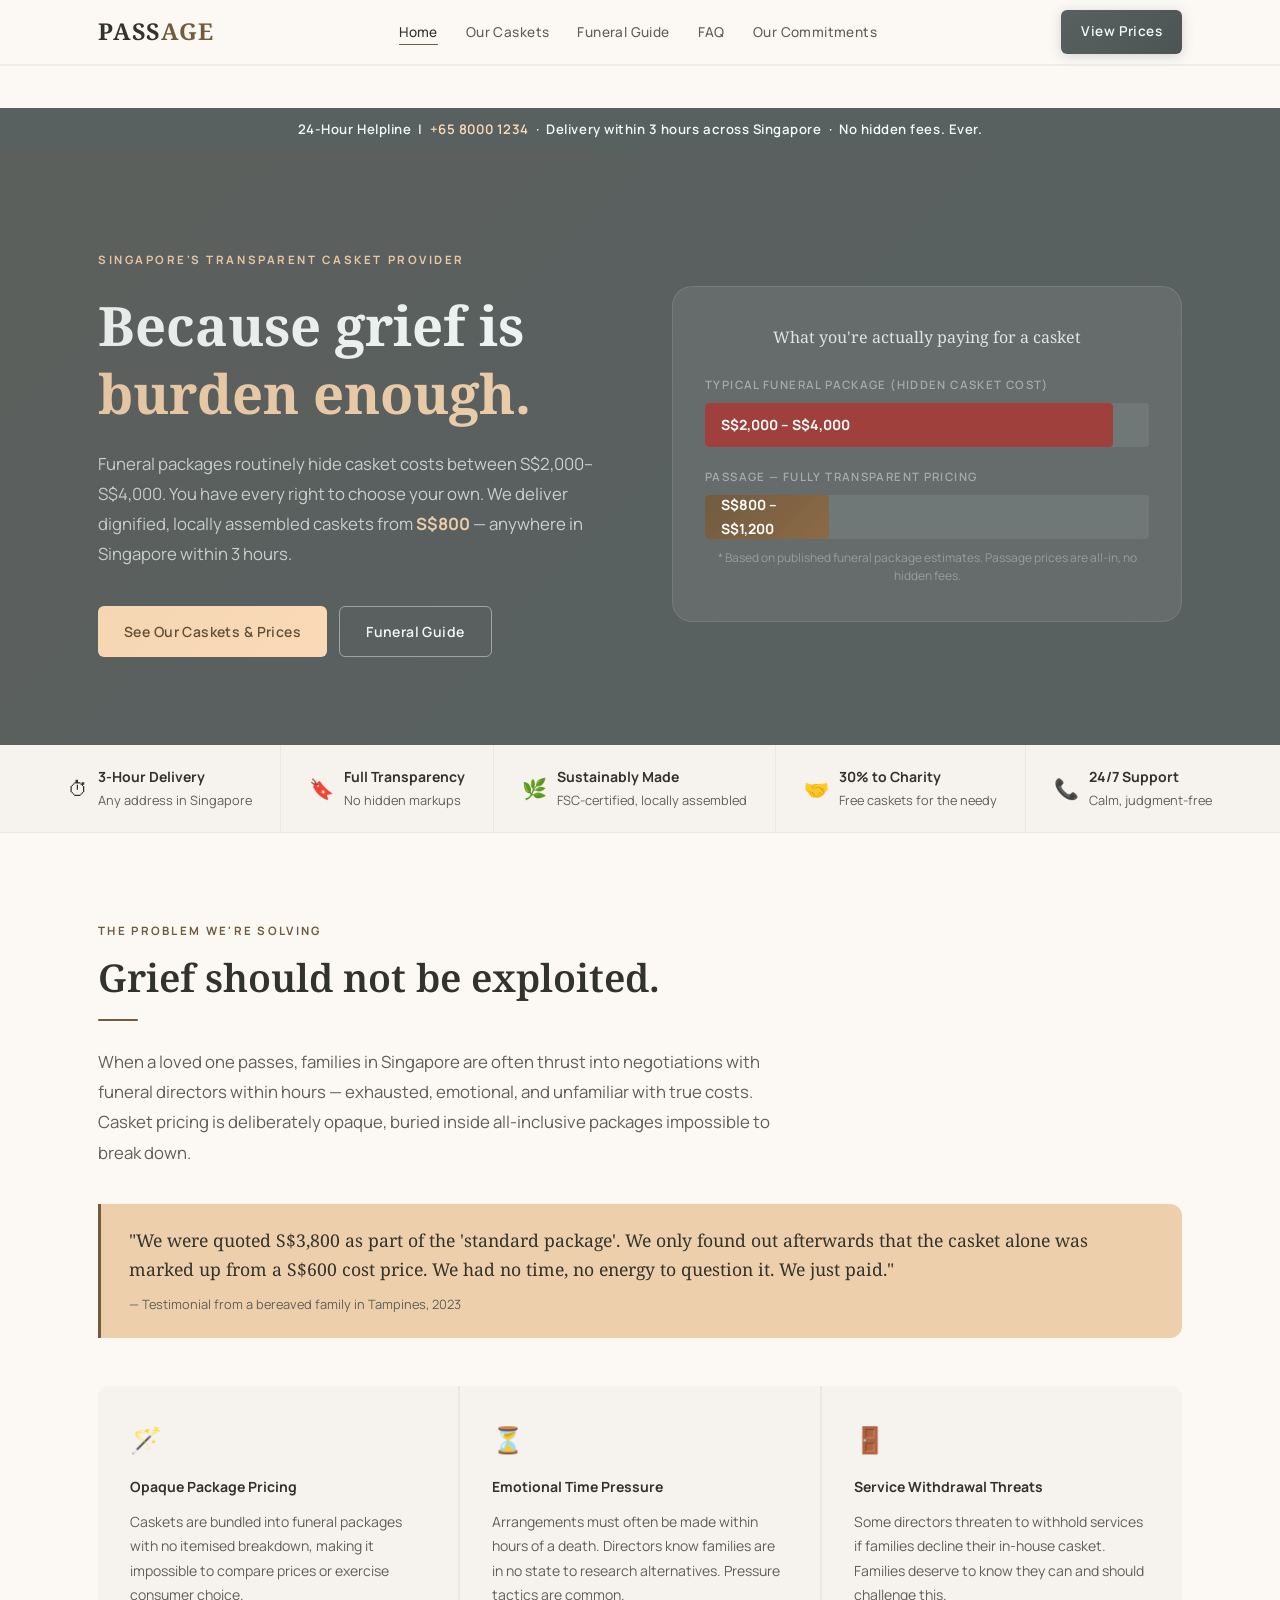
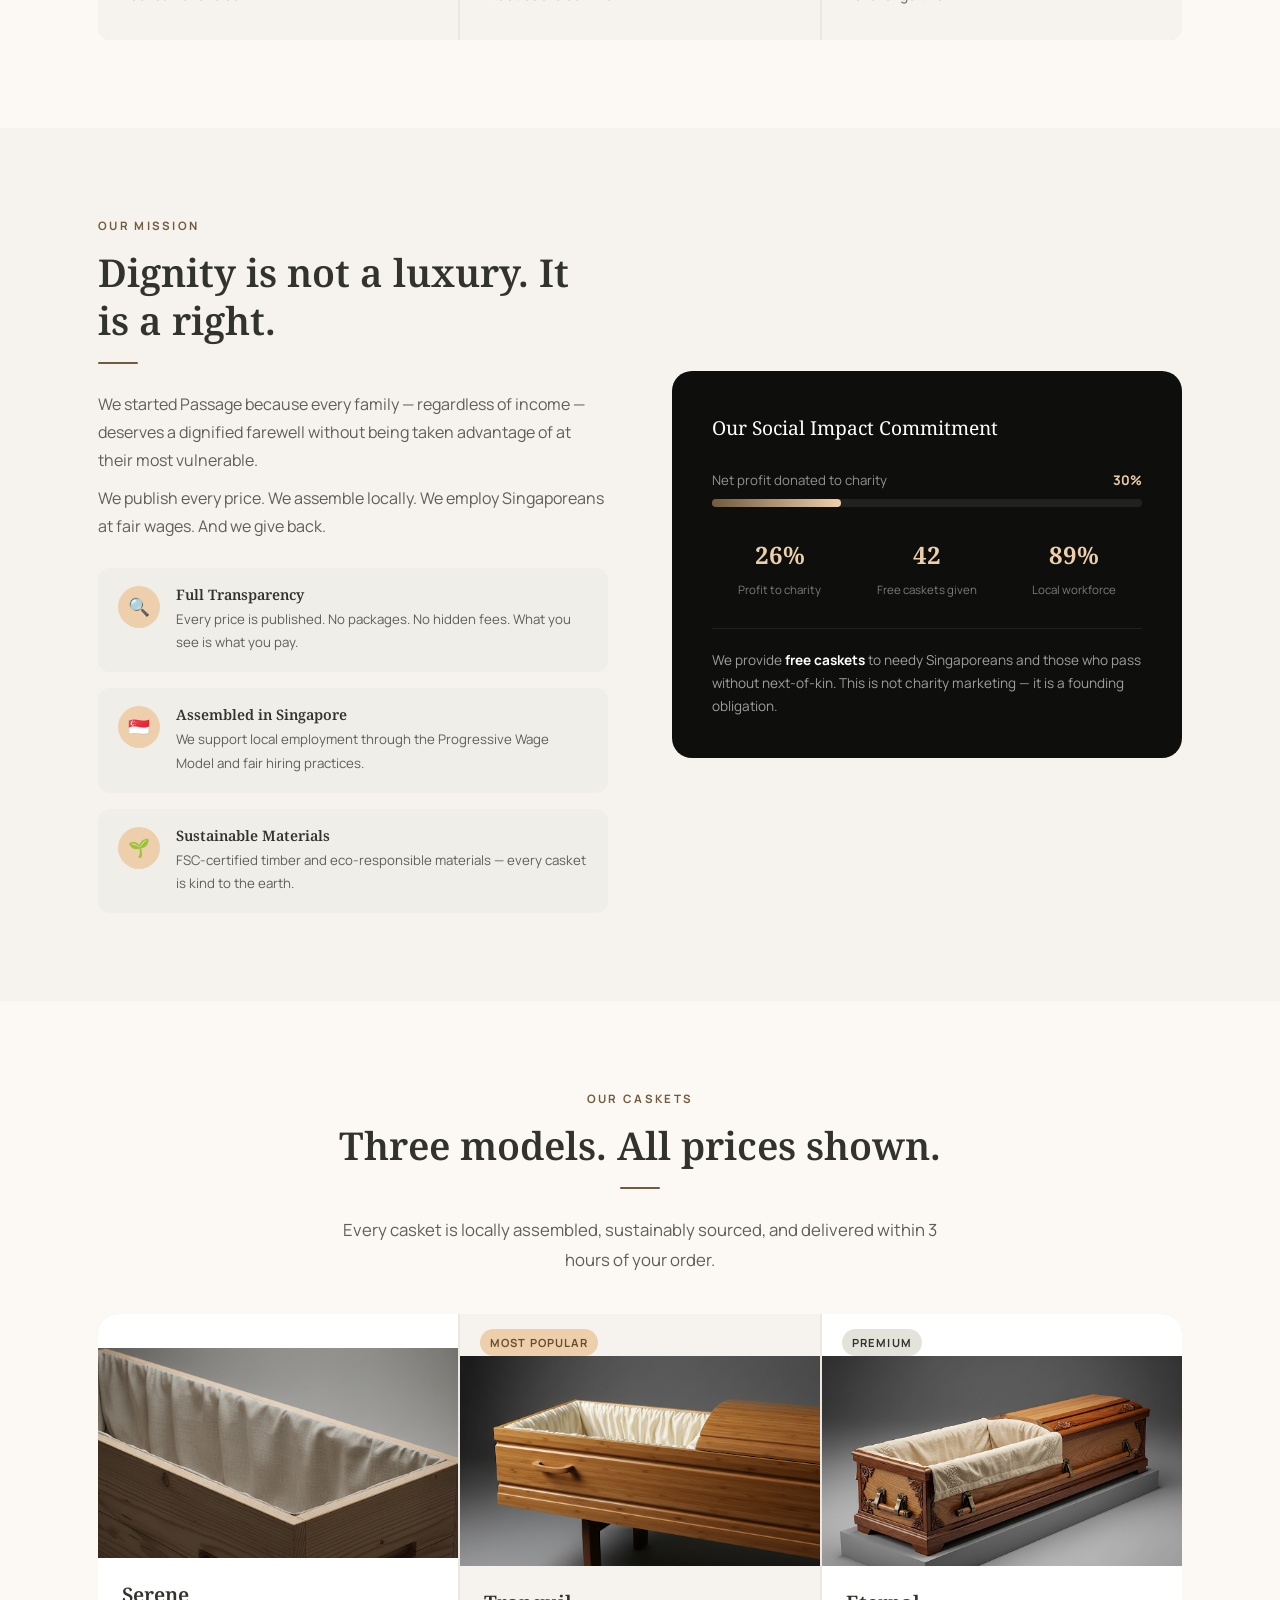
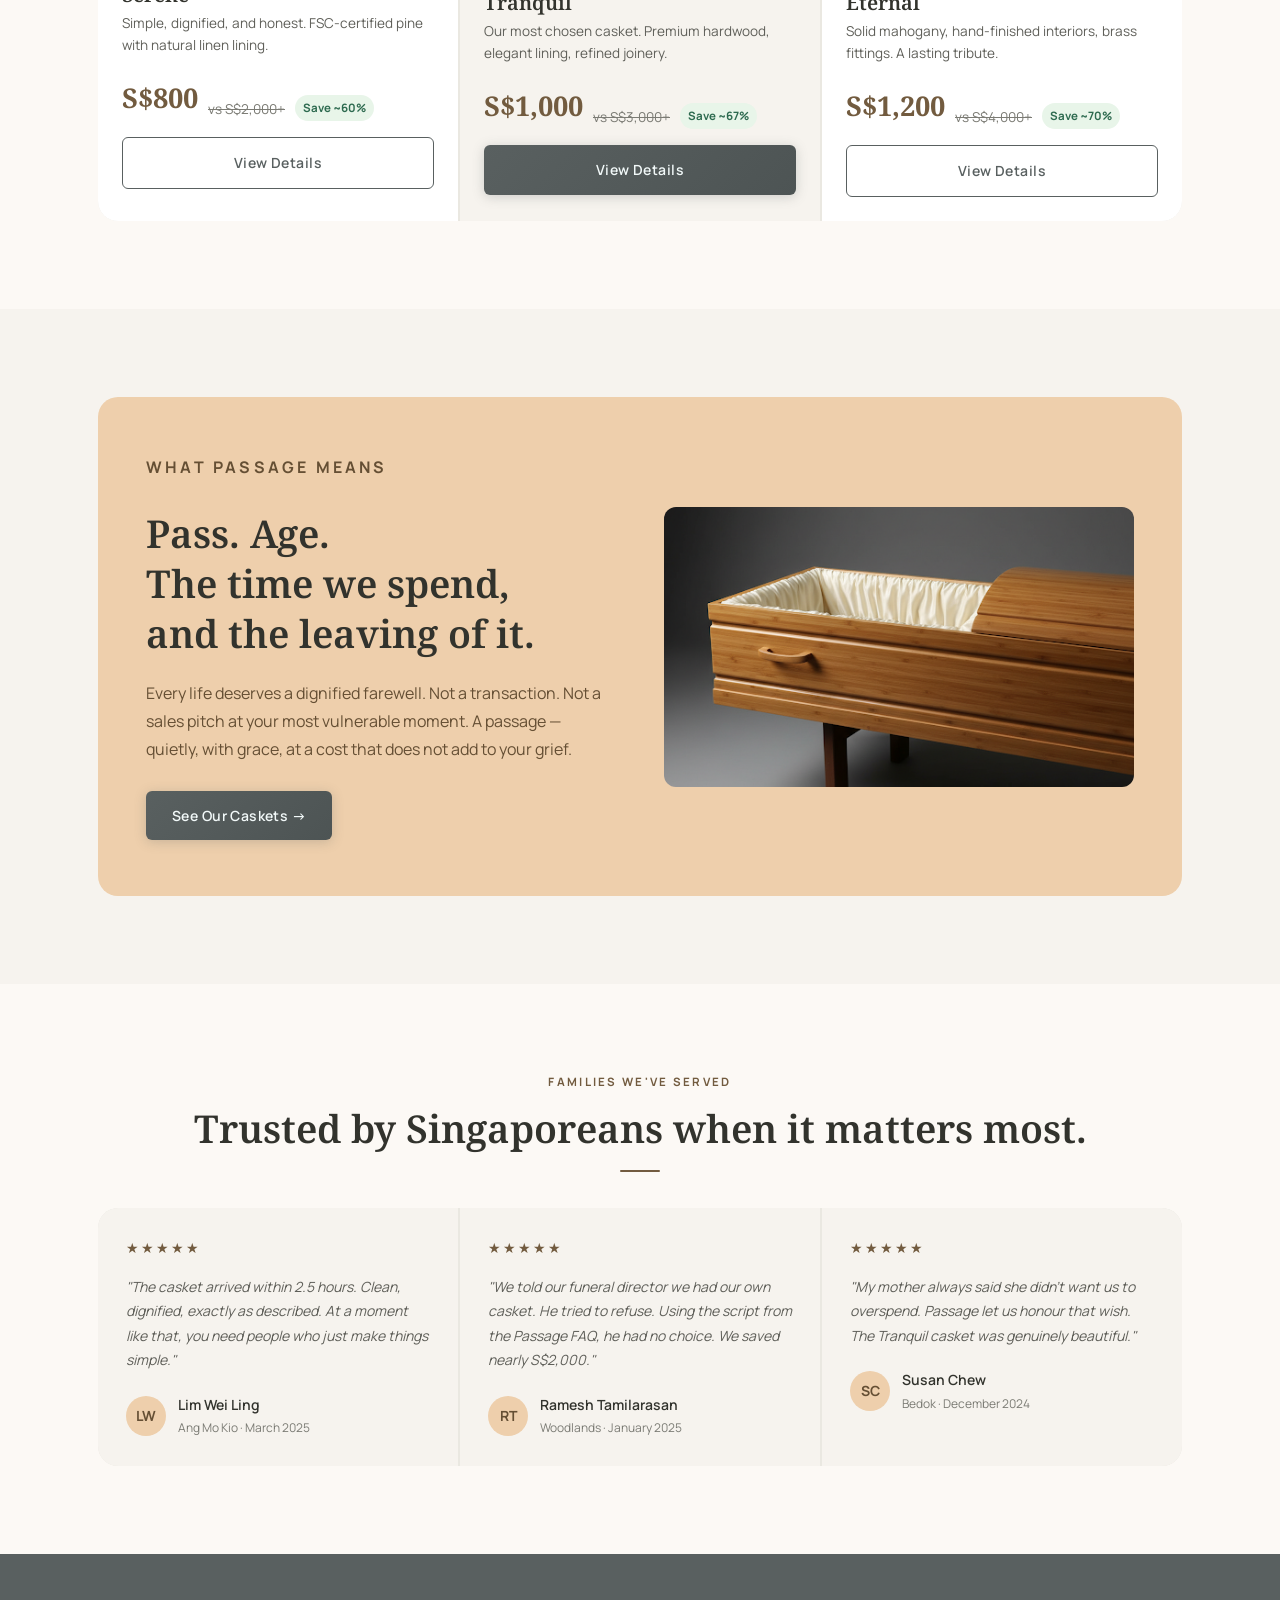
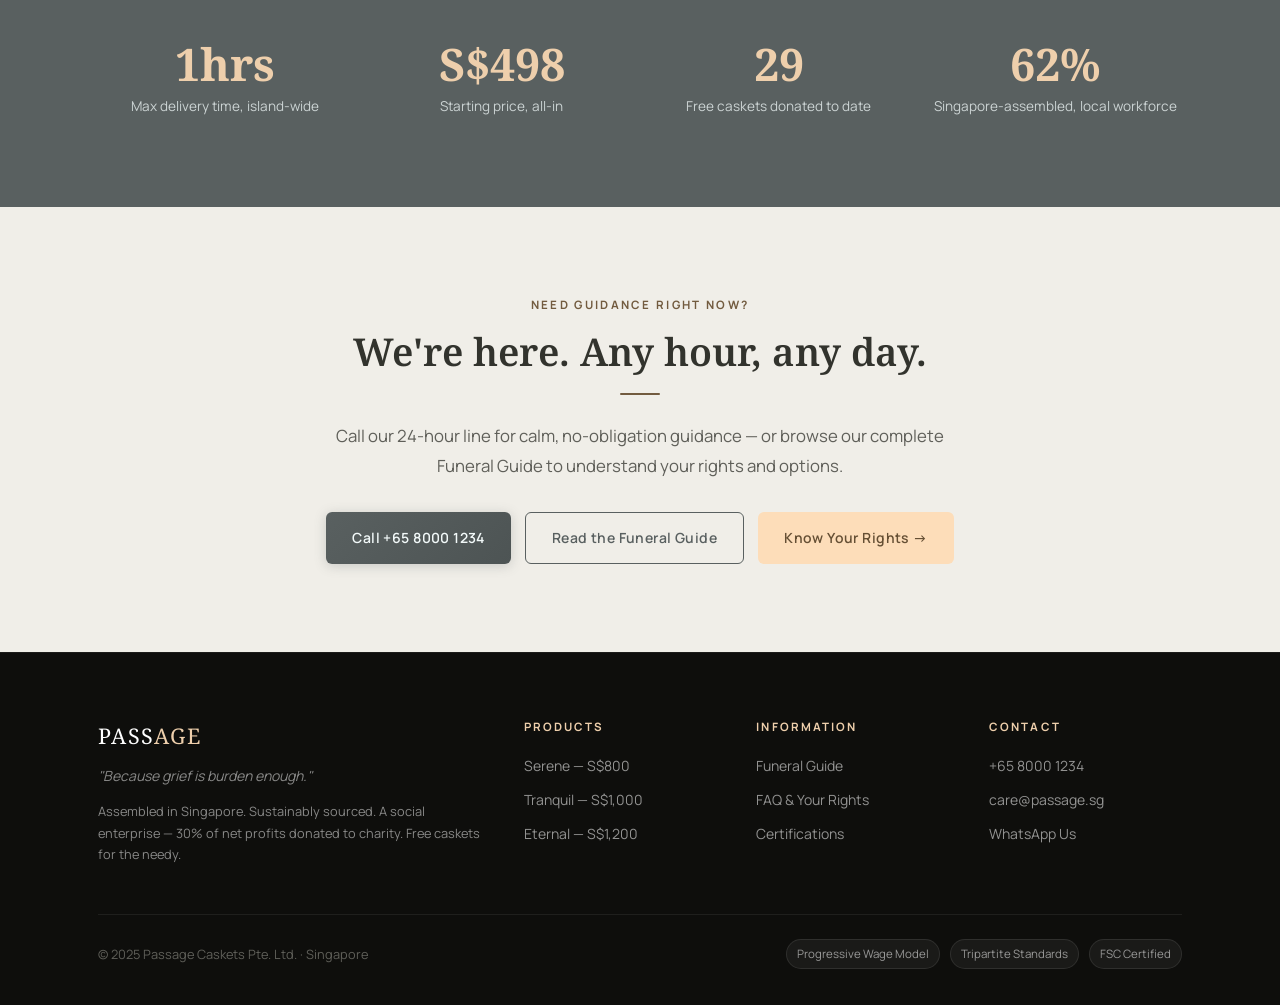
==== index.html @ 1bf04dc5 "Retheme to Stitch design system, retain PASSAGE brand - New palette: warm cream surfaces (#fcf9f5), " ====
<!DOCTYPE html>
<html lang="en">
<head>
  <meta charset="UTF-8" />
  <meta name="viewport" content="width=device-width, initial-scale=1.0" />
  <title>Passage — Because Grief Is Burden Enough</title>
  <meta name="description" content="Transparent, dignified caskets delivered across Singapore within 3 hours. No hidden fees. No emotional exploitation. From S$800." />
  <link rel="stylesheet" href="styles.css" />
  <style>
    .page-body { padding-top: 108px; }

    /* ── Hero ── */
    .hero {
      background: var(--primary);
      padding: 100px 0 88px;
      position: relative; overflow: hidden;
    }
    .hero::before {
      content: '';
      position: absolute; inset: 0;
      background: linear-gradient(135deg, rgba(114,91,63,0.12) 0%, transparent 55%);
      pointer-events: none;
    }
    .hero__grid {
      display: grid; grid-template-columns: 1fr 1fr;
      gap: 64px; align-items: center;
    }
    .hero__label {
      font-family: var(--font-sans); font-size: 0.72rem;
      font-weight: 700; letter-spacing: 0.22em; text-transform: uppercase;
      color: var(--secondary-fixed-dim); margin-bottom: 20px;
    }
    .hero__title { color: var(--primary-on); margin-bottom: 22px; }
    .hero__title em { color: var(--secondary-fixed-dim); font-style: normal; }
    .hero__body {
      color: rgba(242,249,249,0.75);
      font-size: 1.05rem; line-height: 1.8; margin-bottom: 36px;
    }
    .hero__actions { display: flex; gap: 12px; flex-wrap: wrap; }

    /* Price comparison card */
    .hero__visual {
      background: rgba(252,249,245,0.08);
      backdrop-filter: blur(20px);
      border: 1px solid rgba(242,249,249,0.1);
      border-radius: var(--radius-xl);
      padding: 36px 32px;
    }
    .hero__visual-title {
      font-family: var(--font-serif); font-size: 1rem;
      color: rgba(242,249,249,0.85); margin-bottom: 24px; text-align: center;
    }
    .price-compare { display: flex; flex-direction: column; gap: 20px; }
    .price-compare__label {
      font-size: 0.72rem; font-weight: 600; letter-spacing: 0.12em;
      text-transform: uppercase; color: rgba(242,249,249,0.45); margin-bottom: 8px;
    }
    .bar-track {
      background: rgba(242,249,249,0.08);
      border-radius: 4px; height: 44px;
      position: relative; overflow: hidden;
    }
    .bar-fill {
      height: 100%; border-radius: 4px;
      display: flex; align-items: center; padding: 0 16px;
      font-family: var(--font-sans); font-weight: 700;
      font-size: 0.875rem; color: #fff;
      transition: width 1.4s cubic-bezier(0.16,1,0.3,1);
      width: 0;
    }
    .bar-fill.animate-bar { width: var(--target-w); }
    .price-compare__them .bar-fill { background: var(--error); }
    .price-compare__us   .bar-fill {
      background: linear-gradient(135deg, var(--secondary) 0%, #8c6a47 100%);
    }
    .price-compare__note {
      font-size: 0.75rem; color: rgba(242,249,249,0.35);
      text-align: center; margin-top: 10px; line-height: 1.5;
    }

    /* ── Trust bar ── */
    .trust-bar {
      background: var(--surface-1);
      border-bottom: 1px solid var(--surface-3);
    }
    .trust-bar__inner {
      display: flex; justify-content: center;
      flex-wrap: wrap;
    }
    .trust-item {
      display: flex; align-items: center; gap: 10px;
      padding: 20px 28px;
      border-right: 1px solid var(--surface-3);
    }
    .trust-item:last-child { border-right: none; }
    .trust-item__icon { font-size: 1.25rem; }
    .trust-item__text { font-size: 0.8rem; color: var(--on-surface-v); }
    .trust-item__text strong { display: block; color: var(--on-surface); font-size: 0.875rem; margin-bottom: 1px; }

    /* ── Problem section ── */
    .problem-quote {
      background: var(--secondary-fixed-dim);
      border-left: 3px solid var(--secondary);
      border-radius: 0 var(--radius-lg) var(--radius-lg) 0;
      padding: 22px 28px; margin: 36px 0;
    }
    .problem-quote p {
      font-family: var(--font-serif); font-size: 1.1rem;
      color: var(--on-surface); line-height: 1.65;
    }
    .problem-quote cite {
      display: block; margin-top: 10px;
      font-size: 0.8rem; color: var(--on-surface-v); font-style: normal;
    }
    .problem-cards {
      display: grid; grid-template-columns: repeat(3,1fr);
      gap: 2px; margin-top: 48px;
      background: var(--surface-3); border-radius: var(--radius-lg);
      overflow: hidden;
    }
    .problem-card {
      background: var(--surface-1); padding: 32px;
      transition: var(--transition);
    }
    .problem-card:hover { background: var(--surface-0); }
    .problem-card__icon { font-size: 1.6rem; margin-bottom: 14px; }
    .problem-card__title { font-size: 0.95rem; font-weight: 700; margin-bottom: 10px; color: var(--on-surface); }
    .problem-card p { font-size: 0.875rem; }

    /* ── Mission ── */
    .mission-grid { display: grid; grid-template-columns: 1fr 1fr; gap: 64px; align-items: center; }
    .mission-values { display: flex; flex-direction: column; gap: 16px; margin-top: 28px; }
    .mission-value {
      display: flex; gap: 16px; align-items: flex-start;
      padding: 18px 20px;
      background: var(--surface-2); border-radius: var(--radius-lg);
      transition: var(--transition);
    }
    .mission-value:hover { background: var(--surface-3); }
    .mission-value__icon {
      width: 42px; height: 42px; flex-shrink: 0;
      background: var(--secondary-fixed-dim);
      border-radius: 50%;
      display: flex; align-items: center; justify-content: center;
      font-size: 1.1rem;
    }
    .mission-value__text h4 { margin-bottom: 4px; font-size: 0.9rem; }
    .mission-value__text p { font-size: 0.83rem; }

    /* Mission visual — dark panel */
    .mission-visual {
      background: var(--inverse-surface);
      border-radius: var(--radius-xl);
      padding: 40px;
      color: #fff;
    }
    .mission-visual__title {
      font-family: var(--font-serif); font-size: 1.2rem;
      color: #fff; margin-bottom: 24px;
    }
    .charity-meter { margin-bottom: 28px; }
    .charity-meter__label {
      font-size: 0.83rem; color: rgba(255,255,255,0.55);
      margin-bottom: 8px; display: flex; justify-content: space-between;
    }
    .charity-meter__bar { background: rgba(255,255,255,0.08); border-radius: 4px; height: 8px; }
    .charity-meter__fill {
      background: linear-gradient(90deg, var(--secondary) 0%, var(--secondary-fixed-dim) 100%);
      height: 100%; border-radius: 4px; width: 30%;
    }
    .csr-stat { display: flex; justify-content: space-between; gap: 12px; margin-top: 8px; }
    .csr-item { text-align: center; flex: 1; }
    .csr-item__num {
      font-family: var(--font-serif); font-size: 1.5rem;
      color: var(--secondary-fixed-dim); font-weight: 700;
    }
    .csr-item__label { font-size: 0.72rem; color: rgba(255,255,255,0.45); margin-top: 4px; }

    /* ── Product preview ── */
    .product-preview-cards { display: grid; grid-template-columns: repeat(3,1fr); gap: 2px; }
    .product-cards-wrap {
      background: var(--surface-3); border-radius: var(--radius-xl);
      overflow: hidden;
    }
    .product-card {
      background: var(--surface-0);
      transition: var(--transition);
    }
    .product-card:hover { background: var(--surface-1); transform: translateY(-2px); box-shadow: var(--shadow-md); }
    .product-card.featured { background: var(--surface-1); }
    .product-card__badge-row { padding: 14px 20px 0; min-height: 34px; }
    .product-card__image {
      height: 210px;
      overflow: hidden;
    }
    .product-card__image img { width: 100%; height: 100%; object-fit: cover; transition: transform 0.5s ease; }
    .product-card:hover .product-card__image img { transform: scale(1.03); }
    .product-card__body { padding: 24px; }
    .product-card__name { font-family: var(--font-serif); font-size: 1.25rem; margin-bottom: 6px; }
    .product-card__desc { font-size: 0.85rem; color: var(--on-surface-v); margin-bottom: 18px; line-height: 1.6; }
    .product-card__price-row { display: flex; align-items: flex-end; gap: 10px; margin-bottom: 16px; flex-wrap: wrap; }
    .product-card__price {
      font-family: var(--font-serif); font-size: 1.7rem;
      font-weight: 700; color: var(--secondary);
    }
    .product-card__old { font-size: 0.85rem; color: var(--outline); text-decoration: line-through; }
    .product-card__saving { font-size: 0.72rem; color: var(--green); font-weight: 700; background: #e8f5e9; padding: 3px 8px; border-radius: 20px; }

    /* ── Testimonials ── */
    .testimonials { display: grid; grid-template-columns: repeat(3,1fr); gap: 2px; }
    .testimonials-wrap { background: var(--surface-3); border-radius: var(--radius-xl); overflow: hidden; }
    .testimonial { background: var(--surface-1); padding: 28px; }
    .testimonial__stars { color: var(--secondary); font-size: 0.9rem; margin-bottom: 14px; letter-spacing: 2px; }
    .testimonial__body {
      font-size: 0.875rem; line-height: 1.75;
      color: var(--on-surface-v); font-style: italic; margin-bottom: 20px;
    }
    .testimonial__author { display: flex; align-items: center; gap: 12px; }
    .testimonial__avatar {
      width: 40px; height: 40px; border-radius: 50%;
      background: var(--secondary-fixed-dim);
      display: flex; align-items: center; justify-content: center;
      font-family: var(--font-sans); font-weight: 700;
      font-size: 0.875rem; color: var(--secondary-dim); flex-shrink: 0;
    }
    .testimonial__name { font-size: 0.875rem; font-weight: 600; color: var(--on-surface); }
    .testimonial__date { font-size: 0.75rem; color: var(--outline); }

    /* ── Reflection module (Stitch custom) ── */
    .reflection-module {
      background: var(--secondary-fixed-dim);
      border-radius: var(--radius-xl);
      padding: 56px 48px;
      display: grid; grid-template-columns: 1fr 1fr;
      gap: 48px; align-items: center;
    }
    .reflection-module h2 {
      font-family: var(--font-serif); font-size: clamp(1.8rem, 3vw, 2.6rem);
      color: var(--on-surface); line-height: 1.3; margin-bottom: 20px;
    }
    .reflection-module p { font-size: 1rem; color: var(--secondary-dim); margin-bottom: 28px; }
    .reflection-visual {
      position: relative; height: 280px; border-radius: var(--radius-lg);
      overflow: hidden; background: var(--secondary-container);
      display: flex; align-items: center; justify-content: center;
    }
    .reflection-visual img { width: 100%; height: 100%; object-fit: cover; }

    @media (max-width: 900px) {
      .hero__grid, .mission-grid, .reflection-module { grid-template-columns: 1fr; }
      .problem-cards, .product-preview-cards, .testimonials { grid-template-columns: 1fr; }
      .trust-item { padding: 14px 20px; }
    }
  </style>
</head>
<body class="page-body">

  <!-- NAV -->
  <div class="hotline-strip">
    24-Hour Helpline &nbsp;|&nbsp; <a href="tel:+6580001234">+65 8000 1234</a> &nbsp;·&nbsp; Delivery within 3 hours across Singapore &nbsp;·&nbsp; No hidden fees. Ever.
  </div>
  <nav class="nav">
    <div class="nav__inner">
      <a href="index.html" class="nav__logo">PASS<span>AGE</span></a>
      <ul class="nav__links">
        <li><a href="index.html" class="active">Home</a></li>
        <li><a href="products.html">Our Caskets</a></li>
        <li><a href="knowledge.html">Funeral Guide</a></li>
        <li><a href="faq.html">FAQ</a></li>
        <li><a href="accreditation.html">Our Commitments</a></li>
      </ul>
      <a href="products.html" class="btn btn--primary nav__cta">View Prices</a>
      <button class="nav__hamburger" onclick="toggleMobileNav()"><span></span><span></span><span></span></button>
    </div>
    <div class="nav__mobile" id="mobileNav">
      <ul>
        <li><a href="index.html">Home</a></li>
        <li><a href="products.html">Our Caskets</a></li>
        <li><a href="knowledge.html">Funeral Guide</a></li>
        <li><a href="faq.html">FAQ</a></li>
        <li><a href="accreditation.html">Our Commitments</a></li>
      </ul>
      <a href="products.html" class="btn btn--primary">View Prices</a>
    </div>
  </nav>

  <!-- HERO -->
  <section class="hero">
    <div class="container">
      <div class="hero__grid">
        <div>
          <p class="hero__label">Singapore's Transparent Casket Provider</p>
          <h1 class="hero__title">
            Because grief is<br><em>burden enough.</em>
          </h1>
          <p class="hero__body">
            Funeral packages routinely hide casket costs between S$2,000–S$4,000. You have every right to choose your own. We deliver dignified, locally assembled caskets from <strong style="color:var(--secondary-fixed-dim)">S$800</strong> — anywhere in Singapore within 3 hours.
          </p>
          <div class="hero__actions">
            <a href="products.html" class="btn btn--secondary">See Our Caskets & Prices</a>
            <a href="knowledge.html" class="btn btn--ghost">Funeral Guide</a>
          </div>
        </div>
        <div class="hero__visual animate">
          <p class="hero__visual-title">What you're actually paying for a casket</p>
          <div class="price-compare">
            <div class="price-compare__them">
              <p class="price-compare__label">Typical funeral package (hidden casket cost)</p>
              <div class="bar-track">
                <div class="bar-fill" style="--target-w:92%">S$2,000 – S$4,000</div>
              </div>
            </div>
            <div class="price-compare__us">
              <p class="price-compare__label">Passage — fully transparent pricing</p>
              <div class="bar-track">
                <div class="bar-fill" style="--target-w:28%">S$800 – S$1,200</div>
              </div>
            </div>
          </div>
          <p class="price-compare__note">* Based on published funeral package estimates. Passage prices are all-in, no hidden fees.</p>
        </div>
      </div>
    </div>
  </section>

  <!-- TRUST BAR -->
  <section class="trust-bar">
    <div class="trust-bar__inner">
      <div class="trust-item"><span class="trust-item__icon">⏱</span><div class="trust-item__text"><strong>3-Hour Delivery</strong>Any address in Singapore</div></div>
      <div class="trust-item"><span class="trust-item__icon">🔖</span><div class="trust-item__text"><strong>Full Transparency</strong>No hidden markups</div></div>
      <div class="trust-item"><span class="trust-item__icon">🌿</span><div class="trust-item__text"><strong>Sustainably Made</strong>FSC-certified, locally assembled</div></div>
      <div class="trust-item"><span class="trust-item__icon">🤝</span><div class="trust-item__text"><strong>30% to Charity</strong>Free caskets for the needy</div></div>
      <div class="trust-item"><span class="trust-item__icon">📞</span><div class="trust-item__text"><strong>24/7 Support</strong>Calm, judgment-free</div></div>
    </div>
  </section>

  <!-- THE PROBLEM -->
  <section class="section">
    <div class="container">
      <div class="animate">
        <p class="section-label">The Problem We're Solving</p>
        <h2 class="section-title">Grief should not be exploited.</h2>
        <div class="divider"></div>
        <p style="max-width:700px; font-size:1.05rem; line-height:1.8;">When a loved one passes, families in Singapore are often thrust into negotiations with funeral directors within hours — exhausted, emotional, and unfamiliar with true costs. Casket pricing is deliberately opaque, buried inside all-inclusive packages impossible to break down.</p>

        <div class="problem-quote">
          <p>"We were quoted S$3,800 as part of the 'standard package'. We only found out afterwards that the casket alone was marked up from a S$600 cost price. We had no time, no energy to question it. We just paid."</p>
          <cite>— Testimonial from a bereaved family in Tampines, 2023</cite>
        </div>
      </div>

      <div class="problem-cards animate">
        <div class="problem-card">
          <div class="problem-card__icon">🪄</div>
          <p class="problem-card__title">Opaque Package Pricing</p>
          <p>Caskets are bundled into funeral packages with no itemised breakdown, making it impossible to compare prices or exercise consumer choice.</p>
        </div>
        <div class="problem-card">
          <div class="problem-card__icon">⏳</div>
          <p class="problem-card__title">Emotional Time Pressure</p>
          <p>Arrangements must often be made within hours of a death. Directors know families are in no state to research alternatives. Pressure tactics are common.</p>
        </div>
        <div class="problem-card">
          <div class="problem-card__icon">🚪</div>
          <p class="problem-card__title">Service Withdrawal Threats</p>
          <p>Some directors threaten to withhold services if families decline their in-house casket. Families deserve to know they can and should challenge this.</p>
        </div>
      </div>
    </div>
  </section>

  <!-- MISSION -->
  <section class="section section--surface1">
    <div class="container">
      <div class="mission-grid">
        <div class="animate">
          <p class="section-label">Our Mission</p>
          <h2 class="section-title">Dignity is not a luxury. It is a right.</h2>
          <div class="divider"></div>
          <p style="margin-bottom:10px;">We started Passage because every family — regardless of income — deserves a dignified farewell without being taken advantage of at their most vulnerable.</p>
          <p>We publish every price. We assemble locally. We employ Singaporeans at fair wages. And we give back.</p>
          <div class="mission-values">
            <div class="mission-value">
              <div class="mission-value__icon">🔍</div>
              <div class="mission-value__text"><h4>Full Transparency</h4><p>Every price is published. No packages. No hidden fees. What you see is what you pay.</p></div>
            </div>
            <div class="mission-value">
              <div class="mission-value__icon">🇸🇬</div>
              <div class="mission-value__text"><h4>Assembled in Singapore</h4><p>We support local employment through the Progressive Wage Model and fair hiring practices.</p></div>
            </div>
            <div class="mission-value">
              <div class="mission-value__icon">🌱</div>
              <div class="mission-value__text"><h4>Sustainable Materials</h4><p>FSC-certified timber and eco-responsible materials — every casket is kind to the earth.</p></div>
            </div>
          </div>
        </div>
        <div class="mission-visual animate">
          <p class="mission-visual__title">Our Social Impact Commitment</p>
          <div class="charity-meter">
            <div class="charity-meter__label">
              <span>Net profit donated to charity</span>
              <span style="color:var(--secondary-fixed-dim); font-weight:700;">30%</span>
            </div>
            <div class="charity-meter__bar"><div class="charity-meter__fill"></div></div>
          </div>
          <div class="csr-stat">
            <div class="csr-item">
              <div class="csr-item__num count-up" data-target="30" data-suffix="%">0%</div>
              <div class="csr-item__label">Profit to charity</div>
            </div>
            <div class="csr-item">
              <div class="csr-item__num count-up" data-target="47">0</div>
              <div class="csr-item__label">Free caskets given</div>
            </div>
            <div class="csr-item">
              <div class="csr-item__num count-up" data-target="100" data-suffix="%">0%</div>
              <div class="csr-item__label">Local workforce</div>
            </div>
          </div>
          <div style="margin-top:28px; border-top:1px solid rgba(255,255,255,0.08); padding-top:20px;">
            <p style="color:rgba(255,255,255,0.6); font-size:0.85rem; line-height:1.7;">We provide <strong style="color:#fff;">free caskets</strong> to needy Singaporeans and those who pass without next-of-kin. This is not charity marketing — it is a founding obligation.</p>
          </div>
        </div>
      </div>
    </div>
  </section>

  <!-- PRODUCT PREVIEW -->
  <section class="section">
    <div class="container">
      <div class="text-center animate" style="margin-bottom:40px;">
        <p class="section-label">Our Caskets</p>
        <h2 class="section-title">Three models. All prices shown.</h2>
        <div class="divider divider--center"></div>
        <p class="section-subtitle">Every casket is locally assembled, sustainably sourced, and delivered within 3 hours of your order.</p>
      </div>
      <div class="product-cards-wrap">
        <div class="product-preview-cards">
          <div class="product-card animate">
            <div class="product-card__badge-row"></div>
            <div class="product-card__image"><img src="images/casket-pine.jpg" alt="Serene casket — FSC pine" /></div>
            <div class="product-card__body">
              <h3 class="product-card__name">Serene</h3>
              <p class="product-card__desc">Simple, dignified, and honest. FSC-certified pine with natural linen lining.</p>
              <div class="product-card__price-row">
                <span class="product-card__price">S$800</span>
                <span class="product-card__old">vs S$2,000+</span>
                <span class="product-card__saving">Save ~60%</span>
              </div>
              <a href="products.html#serene" class="btn btn--outline" style="width:100%; justify-content:center;">View Details</a>
            </div>
          </div>
          <div class="product-card featured animate">
            <div class="product-card__badge-row"><span class="badge badge--warm">Most Popular</span></div>
            <div class="product-card__image"><img src="images/casket-bamboo.jpg" alt="Tranquil casket — premium hardwood" /></div>
            <div class="product-card__body">
              <h3 class="product-card__name">Tranquil</h3>
              <p class="product-card__desc">Our most chosen casket. Premium hardwood, elegant lining, refined joinery.</p>
              <div class="product-card__price-row">
                <span class="product-card__price">S$1,000</span>
                <span class="product-card__old">vs S$3,000+</span>
                <span class="product-card__saving">Save ~67%</span>
              </div>
              <a href="products.html#tranquil" class="btn btn--primary" style="width:100%; justify-content:center;">View Details</a>
            </div>
          </div>
          <div class="product-card animate">
            <div class="product-card__badge-row"><span class="badge badge--dark">Premium</span></div>
            <div class="product-card__image"><img src="images/casket-teak.jpg" alt="Eternal casket — solid mahogany" /></div>
            <div class="product-card__body">
              <h3 class="product-card__name">Eternal</h3>
              <p class="product-card__desc">Solid mahogany, hand-finished interiors, brass fittings. A lasting tribute.</p>
              <div class="product-card__price-row">
                <span class="product-card__price">S$1,200</span>
                <span class="product-card__old">vs S$4,000+</span>
                <span class="product-card__saving">Save ~70%</span>
              </div>
              <a href="products.html#eternal" class="btn btn--outline" style="width:100%; justify-content:center;">View Details</a>
            </div>
          </div>
        </div>
      </div>
    </div>
  </section>

  <!-- REFLECTION MODULE -->
  <section class="section section--surface1">
    <div class="container">
      <div class="reflection-module animate">
        <div>
          <p class="section-label">What PASSAGE Means</p>
          <h2>Pass. Age.<br>The time we spend,<br>and the leaving of it.</h2>
          <p>Every life deserves a dignified farewell. Not a transaction. Not a sales pitch at your most vulnerable moment. A passage — quietly, with grace, at a cost that does not add to your grief.</p>
          <a href="products.html" class="btn btn--primary">See Our Caskets →</a>
        </div>
        <div class="reflection-visual">
          <img src="images/casket-bamboo.jpg" alt="Tranquil casket — crafted with care in Singapore" />
        </div>
      </div>
    </div>
  </section>

  <!-- TESTIMONIALS -->
  <section class="section">
    <div class="container">
      <div class="text-center animate" style="margin-bottom:36px;">
        <p class="section-label">Families We've Served</p>
        <h2>Trusted by Singaporeans when it matters most.</h2>
        <div class="divider divider--center"></div>
      </div>
      <div class="testimonials-wrap">
        <div class="testimonials">
          <div class="testimonial animate">
            <div class="testimonial__stars">★★★★★</div>
            <p class="testimonial__body">"The casket arrived within 2.5 hours. Clean, dignified, exactly as described. At a moment like that, you need people who just make things simple."</p>
            <div class="testimonial__author">
              <div class="testimonial__avatar">LW</div>
              <div><p class="testimonial__name">Lim Wei Ling</p><p class="testimonial__date">Ang Mo Kio · March 2025</p></div>
            </div>
          </div>
          <div class="testimonial animate">
            <div class="testimonial__stars">★★★★★</div>
            <p class="testimonial__body">"We told our funeral director we had our own casket. He tried to refuse. Using the script from the Passage FAQ, he had no choice. We saved nearly S$2,000."</p>
            <div class="testimonial__author">
              <div class="testimonial__avatar">RT</div>
              <div><p class="testimonial__name">Ramesh Tamilarasan</p><p class="testimonial__date">Woodlands · January 2025</p></div>
            </div>
          </div>
          <div class="testimonial animate">
            <div class="testimonial__stars">★★★★★</div>
            <p class="testimonial__body">"My mother always said she didn't want us to overspend. Passage let us honour that wish. The Tranquil casket was genuinely beautiful."</p>
            <div class="testimonial__author">
              <div class="testimonial__avatar">SC</div>
              <div><p class="testimonial__name">Susan Chew</p><p class="testimonial__date">Bedok · December 2024</p></div>
            </div>
          </div>
        </div>
      </div>
    </div>
  </section>

  <!-- STATS BAR -->
  <section class="section section--primary">
    <div class="container">
      <div class="grid-4 text-center">
        <div class="stat animate"><div class="stat__num count-up" data-target="3" data-suffix="hrs">0hrs</div><p class="stat__label">Max delivery time, island-wide</p></div>
        <div class="stat animate"><div class="stat__num count-up" data-target="800" data-prefix="S$">S$0</div><p class="stat__label">Starting price, all-in</p></div>
        <div class="stat animate"><div class="stat__num count-up" data-target="47">0</div><p class="stat__label">Free caskets donated to date</p></div>
        <div class="stat animate"><div class="stat__num count-up" data-target="100" data-suffix="%">0%</div><p class="stat__label">Singapore-assembled, local workforce</p></div>
      </div>
    </div>
  </section>

  <!-- CTA -->
  <section class="section section--surface2">
    <div class="container text-center animate">
      <p class="section-label">Need guidance right now?</p>
      <h2 class="section-title">We're here. Any hour, any day.</h2>
      <div class="divider divider--center"></div>
      <p class="section-subtitle" style="margin-bottom:32px;">Call our 24-hour line for calm, no-obligation guidance — or browse our complete Funeral Guide to understand your rights and options.</p>
      <div style="display:flex; gap:14px; justify-content:center; flex-wrap:wrap;">
        <a href="tel:+6580001234" class="btn btn--primary">Call +65 8000 1234</a>
        <a href="knowledge.html" class="btn btn--outline">Read the Funeral Guide</a>
        <a href="faq.html" class="btn btn--secondary">Know Your Rights →</a>
      </div>
    </div>
  </section>

  <!-- FOOTER -->
  <footer class="footer">
    <div class="container">
      <div class="footer__grid">
        <div>
          <p class="footer__brand">PASS<span>AGE</span></p>
          <p class="footer__tagline">"Because grief is burden enough."</p>
          <p style="font-size:0.8rem; line-height:1.7; color:rgba(255,255,255,0.5);">Assembled in Singapore. Sustainably sourced. A social enterprise — 30% of net profits donated to charity. Free caskets for the needy.</p>
        </div>
        <div class="footer__col"><h5>Products</h5>
          <a href="products.html#serene">Serene — S$800</a>
          <a href="products.html#tranquil">Tranquil — S$1,000</a>
          <a href="products.html#eternal">Eternal — S$1,200</a>
        </div>
        <div class="footer__col"><h5>Information</h5>
          <a href="knowledge.html">Funeral Guide</a>
          <a href="faq.html">FAQ & Your Rights</a>
          <a href="accreditation.html">Certifications</a>
        </div>
        <div class="footer__col"><h5>Contact</h5>
          <a href="tel:+6580001234">+65 8000 1234</a>
          <a href="mailto:care@passage.sg">care@passage.sg</a>
          <a href="#">WhatsApp Us</a>
        </div>
      </div>
      <div class="footer__bottom">
        <p>© 2025 Passage Caskets Pte. Ltd. · Singapore</p>
        <div class="footer__badge">
          <span>Progressive Wage Model</span>
          <span>Tripartite Standards</span>
          <span>FSC Certified</span>
        </div>
      </div>
    </div>
  </footer>

  <script src="scripts.js"></script>
  <script>
    const observer = new IntersectionObserver(entries => {
      entries.forEach(e => {
        if (e.isIntersecting) {
          e.target.classList.add('animate-bar');
          observer.unobserve(e.target);
        }
      });
    }, { threshold: 0.5 });
    document.querySelectorAll('.bar-fill').forEach(el => observer.observe(el));
  </script>
</body>
</html>
---- styles.css ----
/* =============================================
   PASSAGE — Design System
   "The Quiet Stewardship"
   Based on Stitch design: warm cream · slate green · walnut brown
   Noto Serif (headings) · Manrope (body)
   ============================================= */

@import url('https://fonts.googleapis.com/css2?family=Noto+Serif:ital,wght@0,400;0,600;0,700;1,400&family=Manrope:wght@400;500;600;700&display=swap');

:root {
  /* ── Surfaces (tonal layering — no harsh borders) ── */
  --bg:           #fcf9f5;   /* warm off-white canvas */
  --surface-0:    #ffffff;
  --surface-1:    #f6f3ee;   /* cards, elevated modules */
  --surface-2:    #f0eee8;   /* secondary containers */
  --surface-3:    #eae8e1;   /* hover states */
  --surface-4:    #e4e3db;   /* highest contrast surface */
  --surface-dim:  #dbdad1;

  /* ── Primary — slate green ── */
  --primary:          #596060;
  --primary-dim:      #4d5454;
  --primary-on:       #f2f9f9;
  --primary-container:#dde4e3;

  /* ── Secondary — warm walnut brown ── */
  --secondary:         #725b3f;
  --secondary-dim:     #654f34;
  --secondary-on:      #fff7f3;
  --secondary-container: #fdddb9;
  --secondary-fixed:   #fdddb9;
  --secondary-fixed-dim: #eecfac;

  /* ── Tertiary — muted slate blue ── */
  --tertiary:          #516170;
  --tertiary-container:#dcedff;

  /* ── Text ── */
  --on-surface:   #32332d;
  --on-surface-v: #5f5f59;
  --outline:      #7b7b74;
  --outline-v:    #b3b2ab;
  --inverse-surface: #0e0e0c;
  --inverse-on:   #9e9d99;

  /* ── State ── */
  --error:         #9f403d;
  --error-container:#fe8983;
  --green:         #2d6a4f;

  /* ── Typography ── */
  --font-serif: 'Noto Serif', Georgia, 'Times New Roman', serif;
  --font-sans:  'Manrope', -apple-system, BlinkMacSystemFont, sans-serif;

  /* ── Geometry ── */
  --radius:    6px;
  --radius-lg: 12px;
  --radius-xl: 20px;

  /* ── Motion — slow, breath-like ── */
  --transition: 0.3s ease;
  --transition-slow: 0.5s ease;

  /* ── Shadow — ambient only ── */
  --shadow:    0 2px 24px rgba(50,51,45,0.06);
  --shadow-md: 0 4px 32px rgba(50,51,45,0.10);

  /* ── Layout ── */
  --max-width: 1140px;
}

/* ── Reset ── */
*, *::before, *::after { box-sizing: border-box; margin: 0; padding: 0; }
html { scroll-behavior: smooth; font-size: 16px; }
body {
  font-family: var(--font-sans);
  background: var(--bg);
  color: var(--on-surface);
  line-height: 1.7;
  -webkit-font-smoothing: antialiased;
}
img { max-width: 100%; display: block; }
a { color: inherit; text-decoration: none; }
ul { list-style: none; }
button { cursor: pointer; border: none; background: none; font-family: inherit; }

/* ── Typography ── */
h1, h2, h3, h4 {
  font-family: var(--font-serif);
  line-height: 1.25;
  color: var(--on-surface);
}
h1 { font-size: clamp(2rem, 5vw, 3.4rem); font-weight: 700; }
h2 { font-size: clamp(1.6rem, 3.5vw, 2.4rem); font-weight: 600; }
h3 { font-size: clamp(1.15rem, 2.5vw, 1.55rem); font-weight: 600; }
h4 { font-size: 1.05rem; font-weight: 600; }
p  { font-size: 1rem; color: var(--on-surface-v); line-height: 1.75; }

/* ── Layout ── */
.container { max-width: var(--max-width); margin: 0 auto; padding: 0 28px; }
.section { padding: 88px 0; }
.section--primary  { background: var(--primary); color: var(--primary-on); }
.section--primary p { color: rgba(242,249,249,0.75); }
.section--warm   { background: var(--secondary-fixed-dim); }
.section--surface1 { background: var(--surface-1); }
.section--surface2 { background: var(--surface-2); }

.section-label {
  font-family: var(--font-sans);
  font-size: 0.72rem;
  font-weight: 700;
  letter-spacing: 0.2em;
  text-transform: uppercase;
  color: var(--secondary);
  margin-bottom: 12px;
}
.section-title { margin-bottom: 16px; }
.section-subtitle {
  font-size: 1.05rem;
  color: var(--on-surface-v);
  max-width: 640px;
  line-height: 1.75;
}
.text-center { text-align: center; }
.text-center .section-subtitle { margin: 0 auto; }

/* Divider */
.divider {
  width: 40px; height: 2px;
  background: var(--secondary);
  margin: 18px 0 26px;
  border-radius: 2px;
}
.divider--center { margin: 18px auto 26px; }

/* ── Buttons ── */
.btn {
  display: inline-flex;
  align-items: center;
  gap: 8px;
  padding: 13px 26px;
  border-radius: var(--radius);
  font-family: var(--font-sans);
  font-size: 0.875rem;
  font-weight: 600;
  letter-spacing: 0.03em;
  transition: var(--transition);
  white-space: nowrap;
}

/* Primary — slate green with gradient soul */
.btn--primary {
  background: linear-gradient(135deg, var(--primary) 0%, var(--primary-dim) 100%);
  color: var(--primary-on);
  box-shadow: 0 2px 12px rgba(89,96,96,0.25);
}
.btn--primary:hover {
  background: linear-gradient(135deg, var(--primary-dim) 0%, #424948 100%);
  transform: translateY(-1px);
  box-shadow: 0 4px 20px rgba(89,96,96,0.3);
}

/* Secondary — warm sand */
.btn--secondary {
  background: var(--secondary-container);
  color: var(--secondary-dim);
}
.btn--secondary:hover { background: var(--secondary-fixed-dim); }

/* Outline */
.btn--outline {
  border: 1.5px solid var(--primary);
  color: var(--primary);
  background: transparent;
}
.btn--outline:hover { background: var(--primary-container); }

/* Ghost — for dark backgrounds */
.btn--ghost {
  border: 1.5px solid rgba(242,249,249,0.45);
  color: var(--primary-on);
  background: transparent;
}
.btn--ghost:hover { border-color: var(--primary-on); background: rgba(242,249,249,0.1); }

/* Tertiary text-only */
.btn--text {
  color: var(--primary);
  font-weight: 600;
  padding: 0;
}
.btn--text:hover { color: var(--primary-dim); }

/* =============================================
   NAV — Glassmorphism
   ============================================= */
.nav {
  position: fixed; top: 0; left: 0; right: 0; z-index: 1000;
  background: rgba(252,249,245,0.88);
  backdrop-filter: blur(20px);
  -webkit-backdrop-filter: blur(20px);
  border-bottom: 1px solid rgba(50,51,45,0.06);
}
.nav__inner {
  display: flex; align-items: center; justify-content: space-between;
  max-width: var(--max-width); margin: 0 auto;
  padding: 0 28px; height: 64px;
}
.nav__logo {
  font-family: var(--font-serif);
  font-size: 1.45rem;
  font-weight: 700;
  color: var(--on-surface);
  letter-spacing: 0.06em;
}
.nav__logo span { color: var(--secondary); }
.nav__links { display: flex; gap: 28px; }
.nav__links a {
  font-family: var(--font-sans);
  font-size: 0.85rem;
  font-weight: 500;
  color: var(--on-surface-v);
  letter-spacing: 0.03em;
  transition: var(--transition);
  position: relative;
}
.nav__links a::after {
  content: ''; position: absolute;
  bottom: -4px; left: 0; right: 0;
  height: 1.5px; background: var(--secondary);
  transform: scaleX(0); transition: var(--transition);
  border-radius: 2px;
}
.nav__links a:hover,
.nav__links a.active { color: var(--on-surface); }
.nav__links a:hover::after,
.nav__links a.active::after { transform: scaleX(1); }
.nav__cta { font-size: 0.85rem; padding: 10px 20px; }
.nav__hamburger {
  display: none; flex-direction: column;
  gap: 5px; padding: 4px;
}
.nav__hamburger span {
  display: block; width: 22px; height: 2px;
  background: var(--on-surface); border-radius: 2px;
  transition: var(--transition);
}

/* Mobile nav drawer */
.nav__mobile {
  background: rgba(252,249,245,0.97);
  backdrop-filter: blur(20px);
  max-height: 0; overflow: hidden;
  transition: max-height 0.3s ease;
  border-top: 1px solid rgba(50,51,45,0.06);
}
.nav__mobile.open { max-height: 440px; }
.nav__mobile ul { padding: 16px 28px; display: flex; flex-direction: column; gap: 2px; }
.nav__mobile a {
  display: block; padding: 12px 0;
  font-size: 0.9rem; color: var(--on-surface-v);
  border-bottom: 1px solid var(--surface-2);
  transition: var(--transition);
}
.nav__mobile a:hover { color: var(--on-surface); }
.nav__mobile .btn { margin: 12px 28px 16px; display: block; text-align: center; }

/* =============================================
   HOTLINE STRIP
   ============================================= */
.hotline-strip {
  background: var(--primary);
  color: var(--primary-on);
  text-align: center;
  padding: 10px 28px;
  font-family: var(--font-sans);
  font-size: 0.825rem;
  font-weight: 600;
  letter-spacing: 0.04em;
}
.hotline-strip a { color: var(--secondary-container); text-decoration: none; }
.hotline-strip a:hover { text-decoration: underline; }

/* =============================================
   FOOTER
   ============================================= */
.footer {
  background: var(--inverse-surface);
  color: rgba(255,255,255,0.6);
  padding: 64px 0 36px;
  border-top: 1px solid rgba(255,255,255,0.06);
}
.footer__grid {
  display: grid;
  grid-template-columns: 2fr 1fr 1fr 1fr;
  gap: 40px;
  margin-bottom: 48px;
}
.footer__brand {
  font-family: var(--font-serif);
  font-size: 1.35rem;
  color: #ffffff;
  letter-spacing: 0.06em;
  margin-bottom: 10px;
}
.footer__brand span { color: var(--secondary-fixed-dim); }
.footer__tagline {
  font-size: 0.875rem;
  font-style: italic;
  color: rgba(255,255,255,0.5);
  margin-bottom: 14px;
  line-height: 1.6;
}
.footer__col h5 {
  font-family: var(--font-sans);
  font-size: 0.72rem;
  font-weight: 700;
  letter-spacing: 0.18em;
  text-transform: uppercase;
  color: var(--secondary-fixed-dim);
  margin-bottom: 18px;
}
.footer__col a {
  display: block;
  font-size: 0.875rem;
  color: rgba(255,255,255,0.55);
  margin-bottom: 10px;
  transition: var(--transition);
}
.footer__col a:hover { color: #ffffff; }
.footer__bottom {
  border-top: 1px solid rgba(255,255,255,0.07);
  padding-top: 24px;
  display: flex; justify-content: space-between; align-items: center;
  flex-wrap: wrap; gap: 12px;
}
.footer__bottom p { font-size: 0.8rem; }
.footer__badge { display: flex; gap: 10px; flex-wrap: wrap; }
.footer__badge span {
  font-size: 0.72rem;
  background: rgba(255,255,255,0.05);
  border: 1px solid rgba(255,255,255,0.09);
  padding: 4px 10px; border-radius: 20px;
  color: rgba(255,255,255,0.55);
}

/* =============================================
   BADGES
   ============================================= */
.badge {
  display: inline-block;
  font-family: var(--font-sans);
  font-size: 0.7rem;
  font-weight: 700;
  letter-spacing: 0.1em;
  text-transform: uppercase;
  padding: 4px 10px;
  border-radius: 20px;
}
.badge--warm    { background: var(--secondary-fixed-dim); color: var(--secondary-dim); }
.badge--primary { background: var(--primary-container); color: var(--primary-dim); }
.badge--green   { background: #e8f5e9; color: var(--green); }
.badge--dark    { background: var(--surface-4); color: var(--on-surface); }

/* =============================================
   GRIDS
   ============================================= */
.grid-2 { display: grid; grid-template-columns: repeat(2,1fr); gap: 32px; }
.grid-3 { display: grid; grid-template-columns: repeat(3,1fr); gap: 28px; }
.grid-4 { display: grid; grid-template-columns: repeat(4,1fr); gap: 24px; }

/* =============================================
   CARDS — tonal layering, no harsh borders
   ============================================= */
.card {
  background: var(--surface-1);
  border-radius: var(--radius-lg);
  padding: 32px;
  transition: var(--transition);
}
.card:hover {
  background: var(--surface-3);
  transform: translateY(-2px);
  box-shadow: var(--shadow-md);
}

/* =============================================
   STAT BLOCKS
   ============================================= */
.stat { text-align: center; }
.stat__num {
  font-family: var(--font-serif);
  font-size: clamp(2rem, 4vw, 2.8rem);
  font-weight: 700;
  color: var(--secondary-fixed-dim);
  line-height: 1;
  margin-bottom: 8px;
}
.stat__label { font-size: 0.85rem; color: rgba(242,249,249,0.65); }

/* =============================================
   ANIMATION
   ============================================= */
.animate {
  opacity: 0;
  transform: translateY(20px);
  transition: opacity 0.5s ease, transform 0.5s ease;
}
.animate.visible {
  opacity: 1;
  transform: translateY(0);
}

/* =============================================
   RESPONSIVE
   ============================================= */
@media (max-width: 900px) {
  .grid-4 { grid-template-columns: repeat(2,1fr); }
  .footer__grid { grid-template-columns: 1fr 1fr; }
}
@media (max-width: 640px) {
  .section { padding: 60px 0; }
  .grid-2, .grid-3, .grid-4 { grid-template-columns: 1fr; }
  .nav__links, .nav__cta { display: none; }
  .nav__hamburger { display: flex; }
  .footer__grid { grid-template-columns: 1fr; }
  .footer__bottom { flex-direction: column; text-align: center; }
  .container { padding: 0 20px; }
}
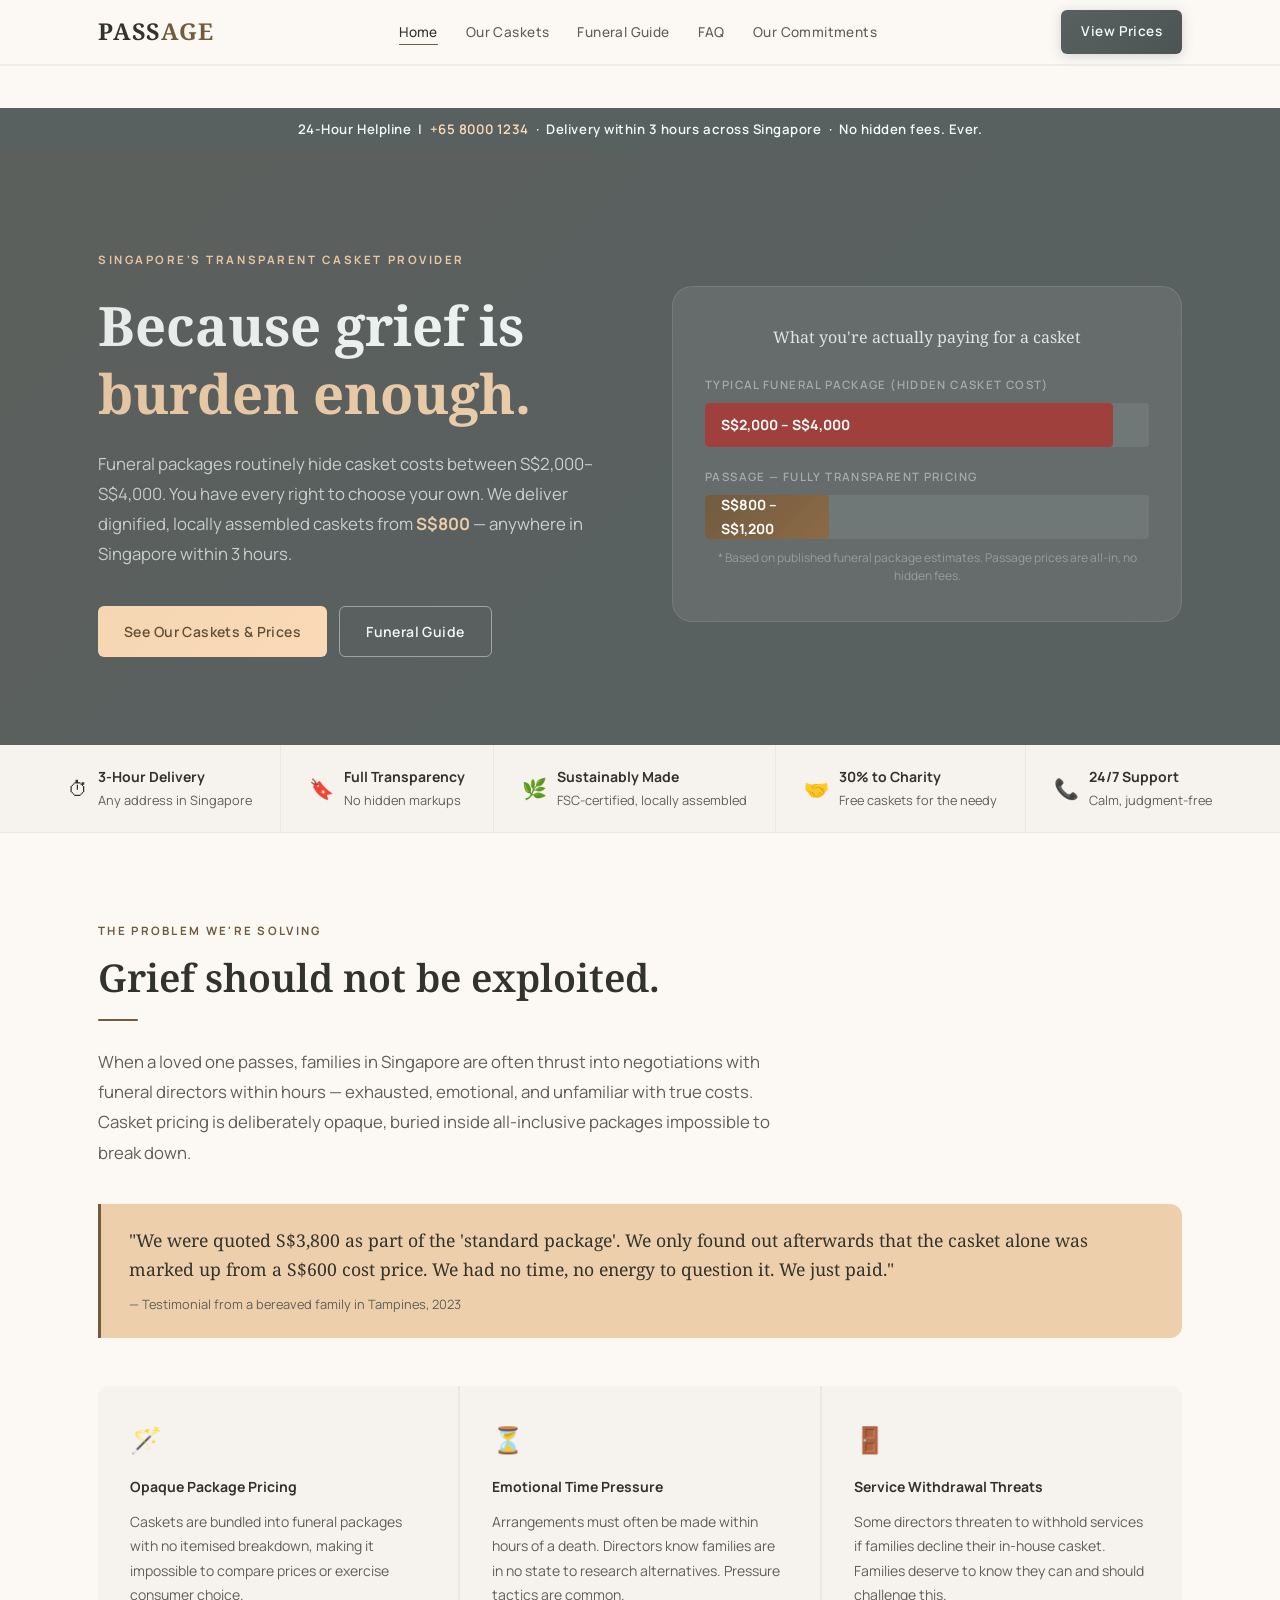
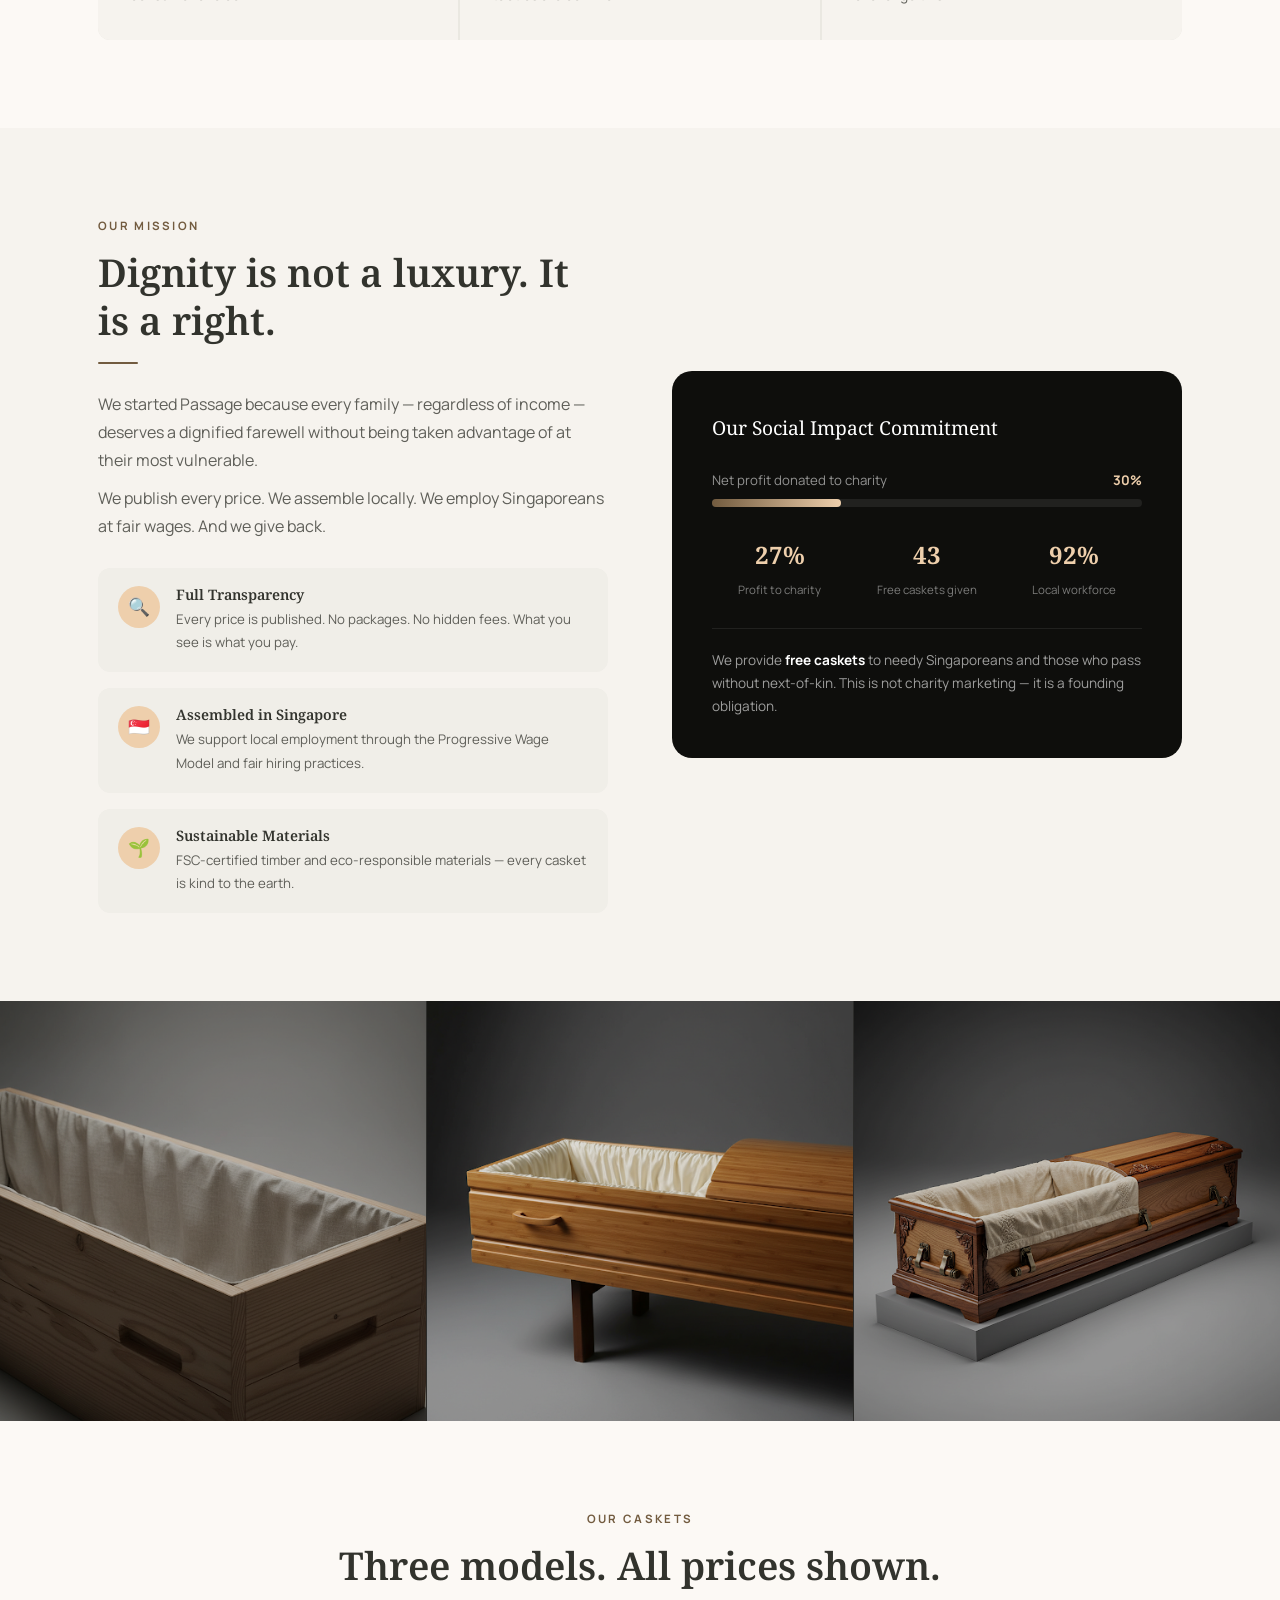
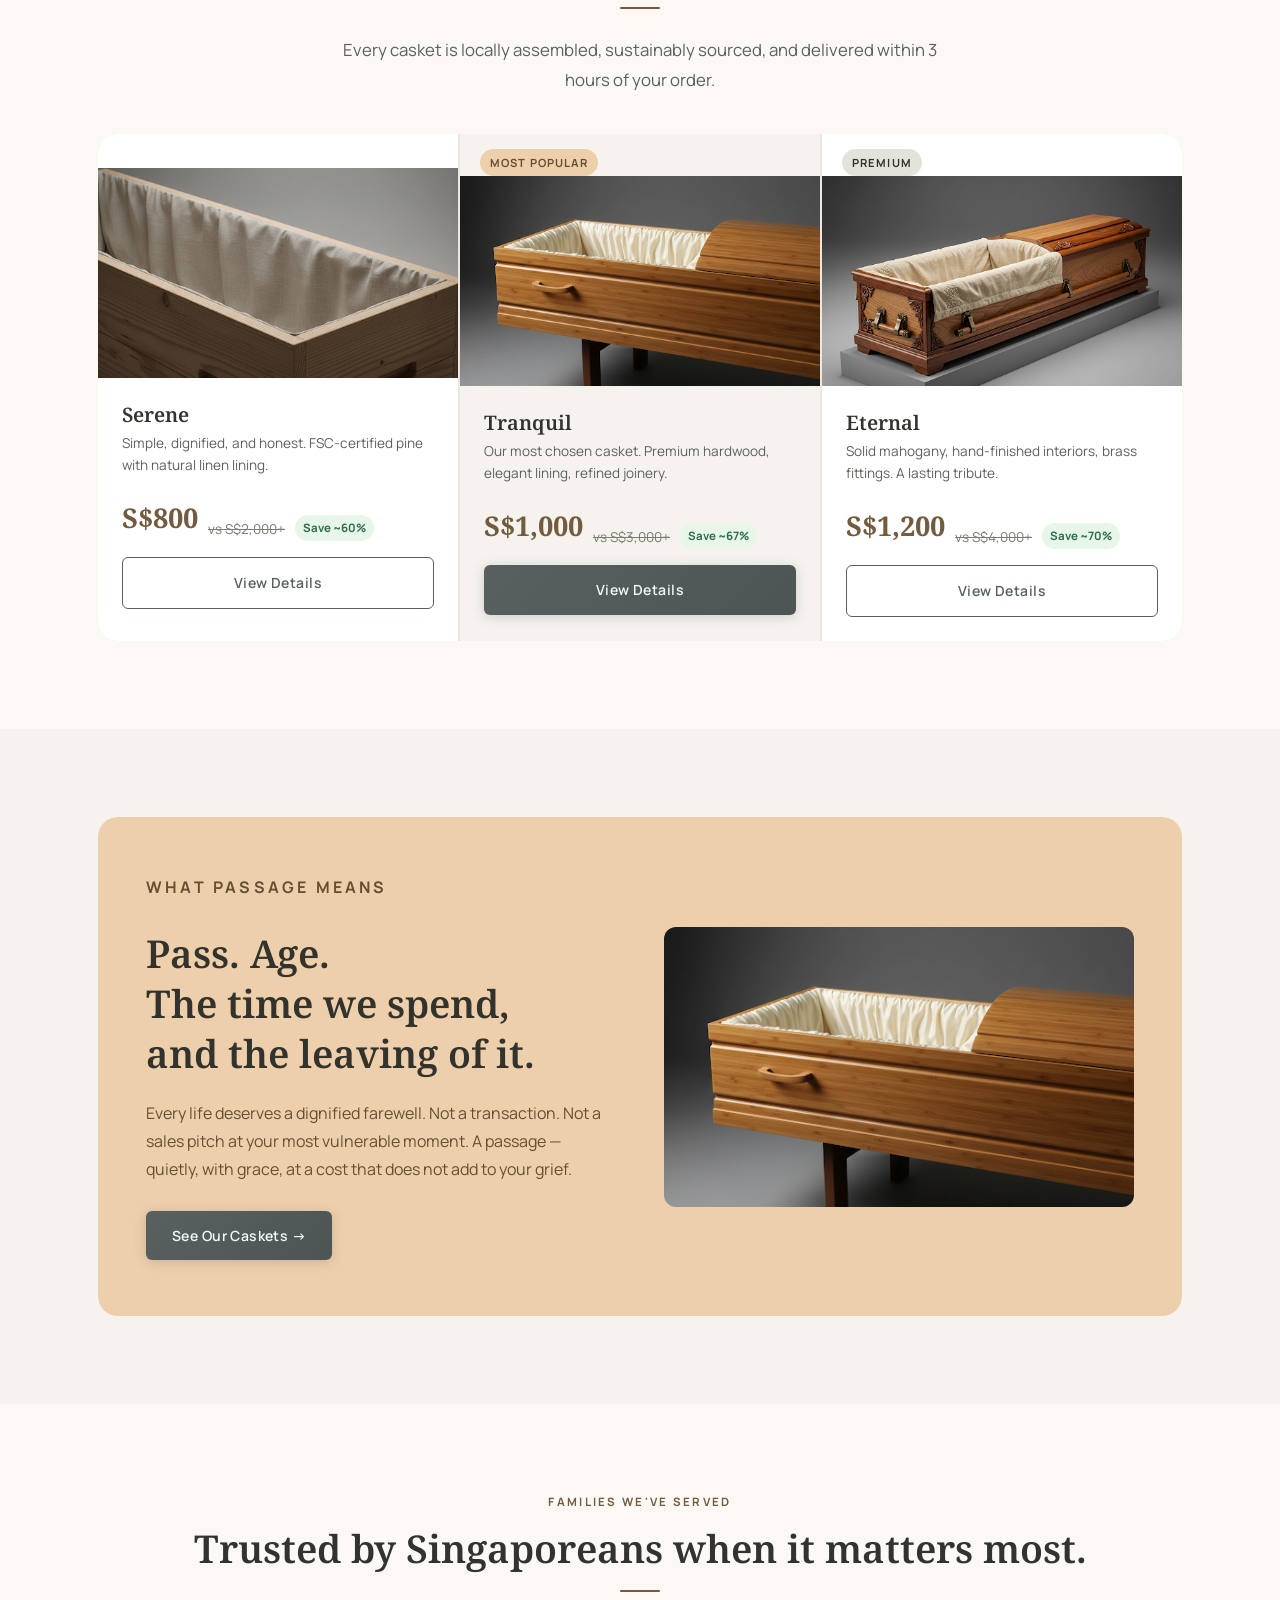
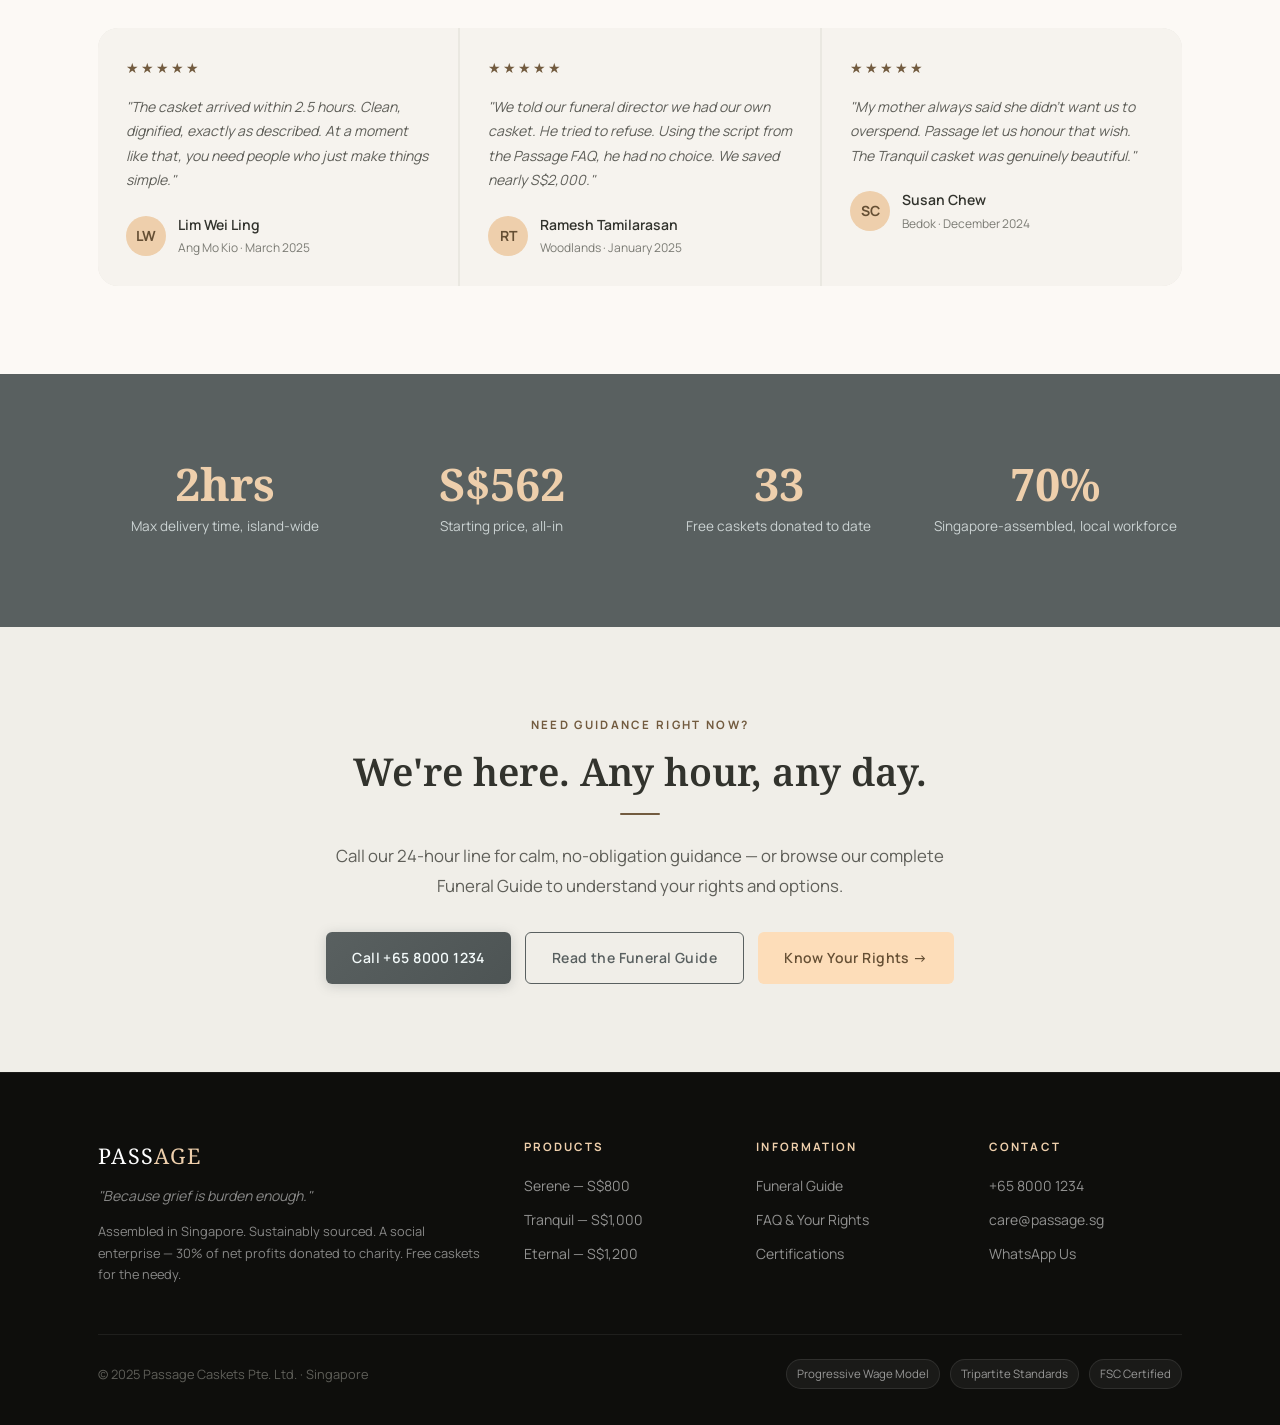
==== commit d224d6ec: "Add full-width 3-panel casket image strip to homepage Cinematic strip between the problem section an" ====
--- a/index.html
+++ b/index.html
@@ -246,10 +246,74 @@
     }
     .reflection-visual img { width: 100%; height: 100%; object-fit: cover; }
 
+    /* ── Casket image strip ── */
+    .casket-strip {
+      background: var(--inverse-surface);
+      overflow: hidden;
+    }
+    .casket-strip__inner {
+      display: flex;
+      height: 420px;
+    }
+    .casket-strip__item {
+      flex: 1;
+      position: relative;
+      overflow: hidden;
+      cursor: pointer;
+    }
+    .casket-strip__item img {
+      width: 100%; height: 100%;
+      object-fit: cover;
+      transition: transform 0.6s ease, filter 0.4s ease;
+      filter: brightness(0.82) saturate(0.9);
+    }
+    .casket-strip__item:hover img {
+      transform: scale(1.05);
+      filter: brightness(0.95) saturate(1);
+    }
+    .casket-strip__item--featured img {
+      filter: brightness(0.88) saturate(1);
+    }
+    .casket-strip__label {
+      position: absolute; bottom: 0; left: 0; right: 0;
+      padding: 48px 28px 28px;
+      background: linear-gradient(to top, rgba(14,14,12,0.75) 0%, transparent 100%);
+      display: flex; justify-content: space-between; align-items: flex-end;
+      opacity: 0;
+      transform: translateY(8px);
+      transition: opacity 0.35s ease, transform 0.35s ease;
+    }
+    .casket-strip__item:hover .casket-strip__label {
+      opacity: 1;
+      transform: translateY(0);
+    }
+    .casket-strip__name {
+      font-family: var(--font-serif);
+      font-size: 1.5rem; font-weight: 600;
+      color: #fff; letter-spacing: 0.02em;
+    }
+    .casket-strip__price {
+      font-family: var(--font-sans);
+      font-size: 1rem; font-weight: 700;
+      color: var(--secondary-fixed-dim);
+      background: rgba(14,14,12,0.4);
+      padding: 6px 14px; border-radius: 20px;
+      backdrop-filter: blur(8px);
+    }
+    .casket-strip__divider {
+      width: 1px;
+      background: rgba(255,255,255,0.12);
+      flex-shrink: 0;
+    }
+
     @media (max-width: 900px) {
       .hero__grid, .mission-grid, .reflection-module { grid-template-columns: 1fr; }
       .problem-cards, .product-preview-cards, .testimonials { grid-template-columns: 1fr; }
       .trust-item { padding: 14px 20px; }
+      .casket-strip__inner { height: auto; flex-direction: column; }
+      .casket-strip__item { height: 260px; }
+      .casket-strip__divider { width: 100%; height: 1px; }
+      .casket-strip__label { opacity: 1; transform: none; }
     }
   </style>
 </head>
@@ -425,6 +489,35 @@
     </div>
   </section>
 
+  <!-- CASKET STRIP -->
+  <section class="casket-strip">
+    <div class="casket-strip__inner">
+      <div class="casket-strip__item">
+        <img src="images/casket-pine.jpg" alt="Serene — FSC pine casket" />
+        <div class="casket-strip__label">
+          <span class="casket-strip__name">Serene</span>
+          <span class="casket-strip__price">S$800</span>
+        </div>
+      </div>
+      <div class="casket-strip__divider"></div>
+      <div class="casket-strip__item casket-strip__item--featured">
+        <img src="images/casket-bamboo.jpg" alt="Tranquil — hardwood casket" />
+        <div class="casket-strip__label">
+          <span class="casket-strip__name">Tranquil</span>
+          <span class="casket-strip__price">S$1,000</span>
+        </div>
+      </div>
+      <div class="casket-strip__divider"></div>
+      <div class="casket-strip__item">
+        <img src="images/casket-teak.jpg" alt="Eternal — solid mahogany casket" />
+        <div class="casket-strip__label">
+          <span class="casket-strip__name">Eternal</span>
+          <span class="casket-strip__price">S$1,200</span>
+        </div>
+      </div>
+    </div>
+  </section>
+
   <!-- PRODUCT PREVIEW -->
   <section class="section">
     <div class="container">
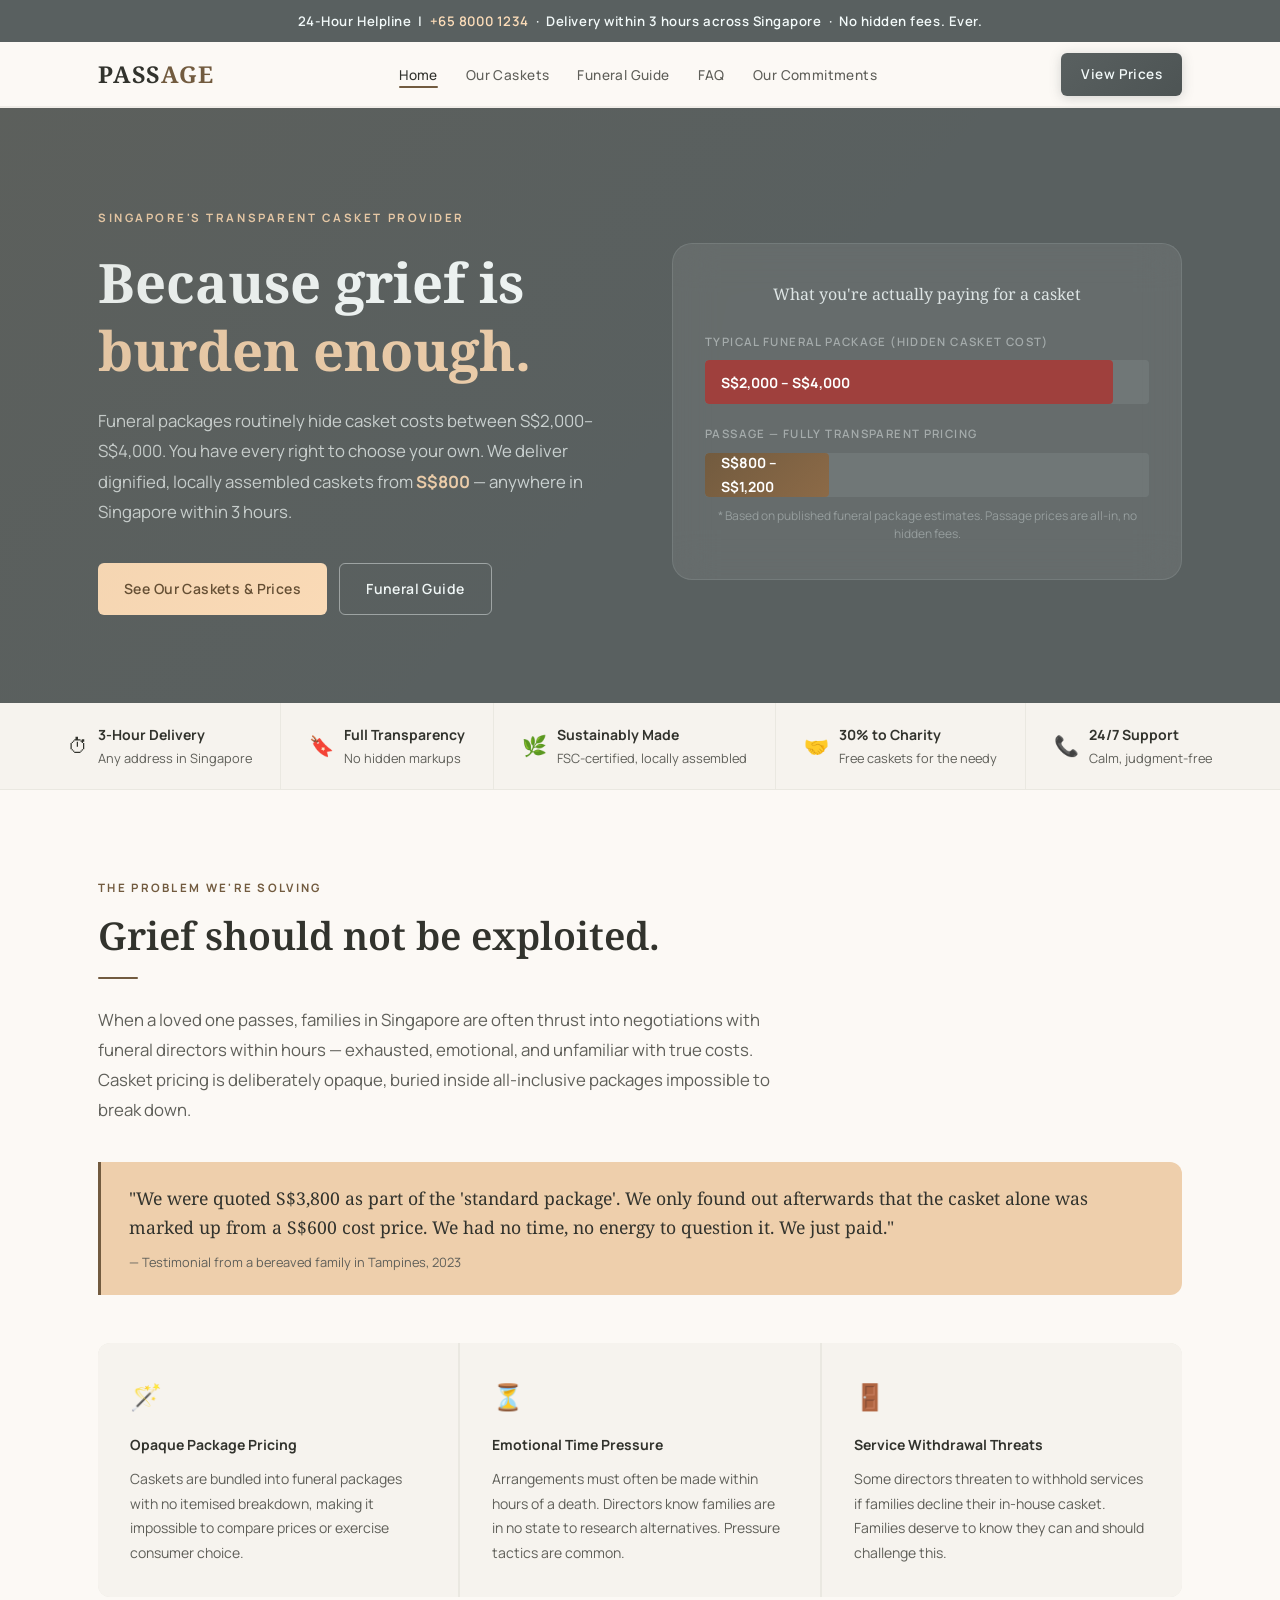
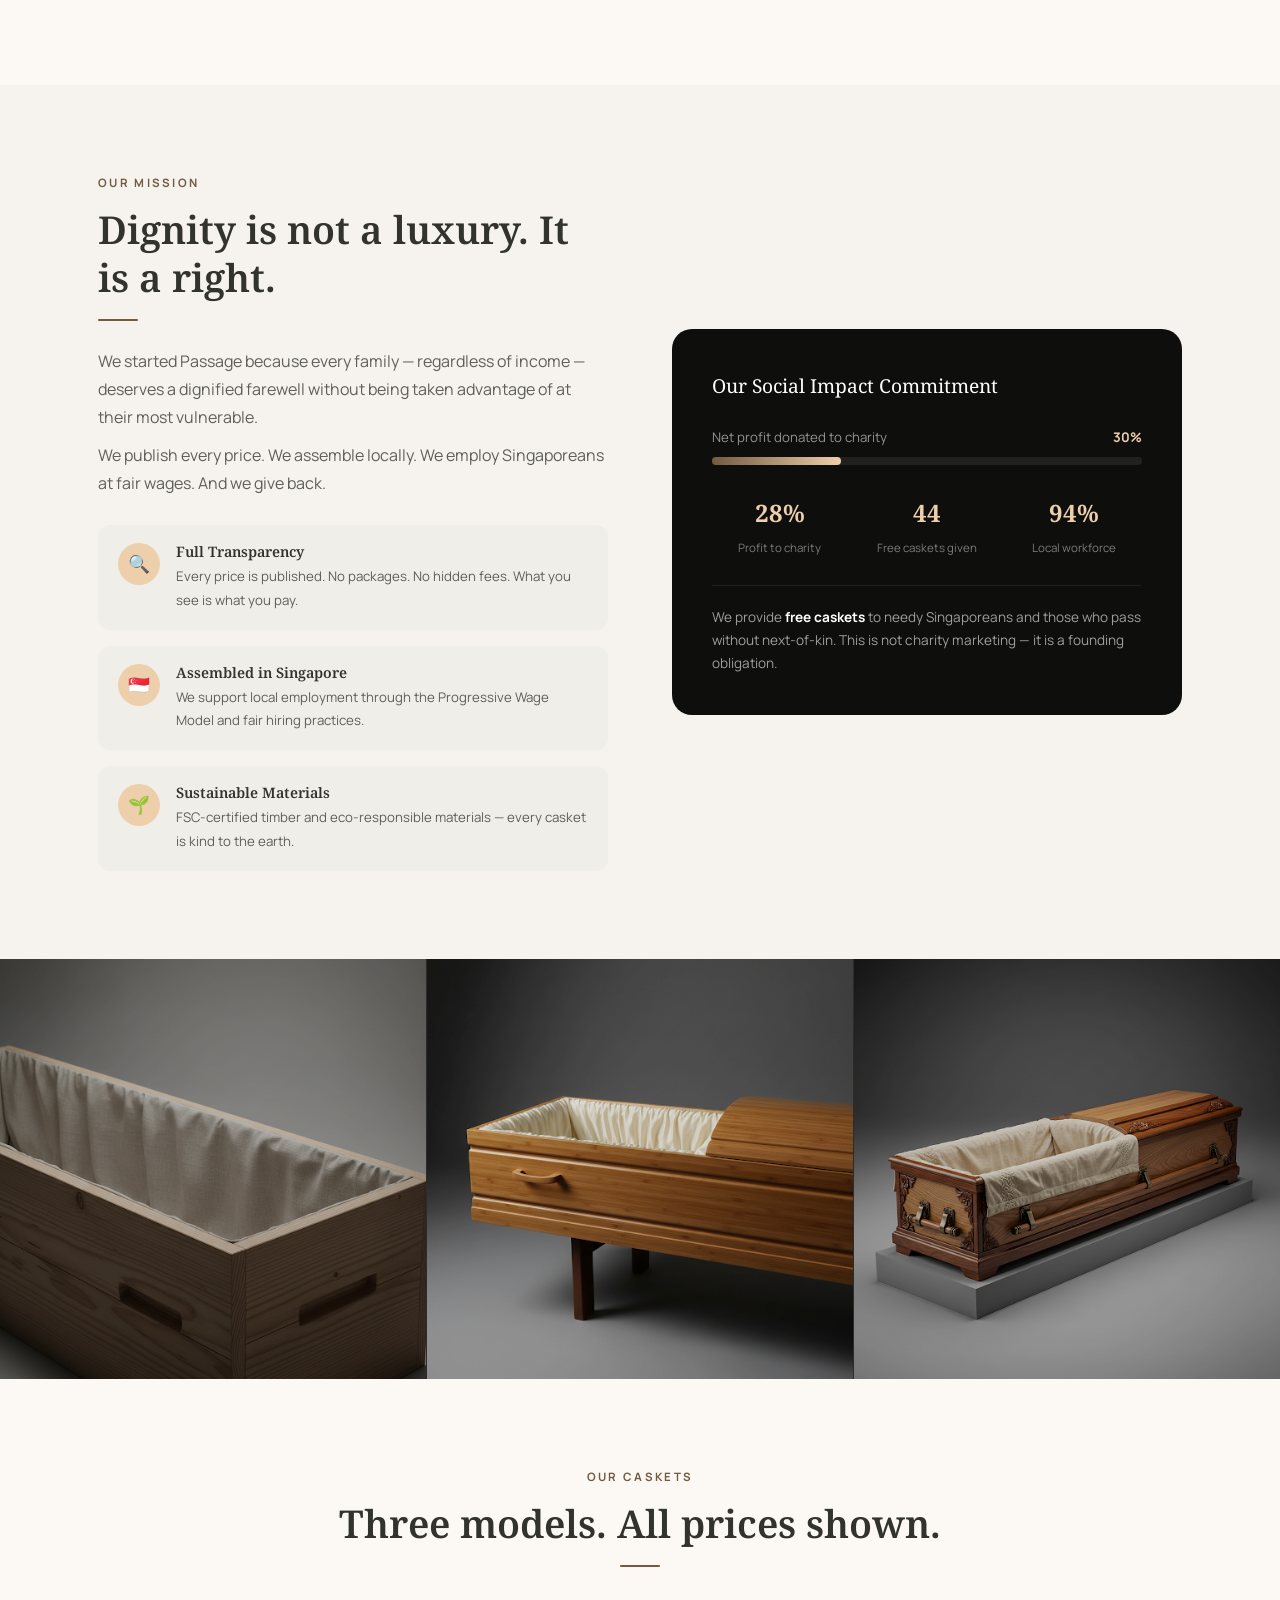
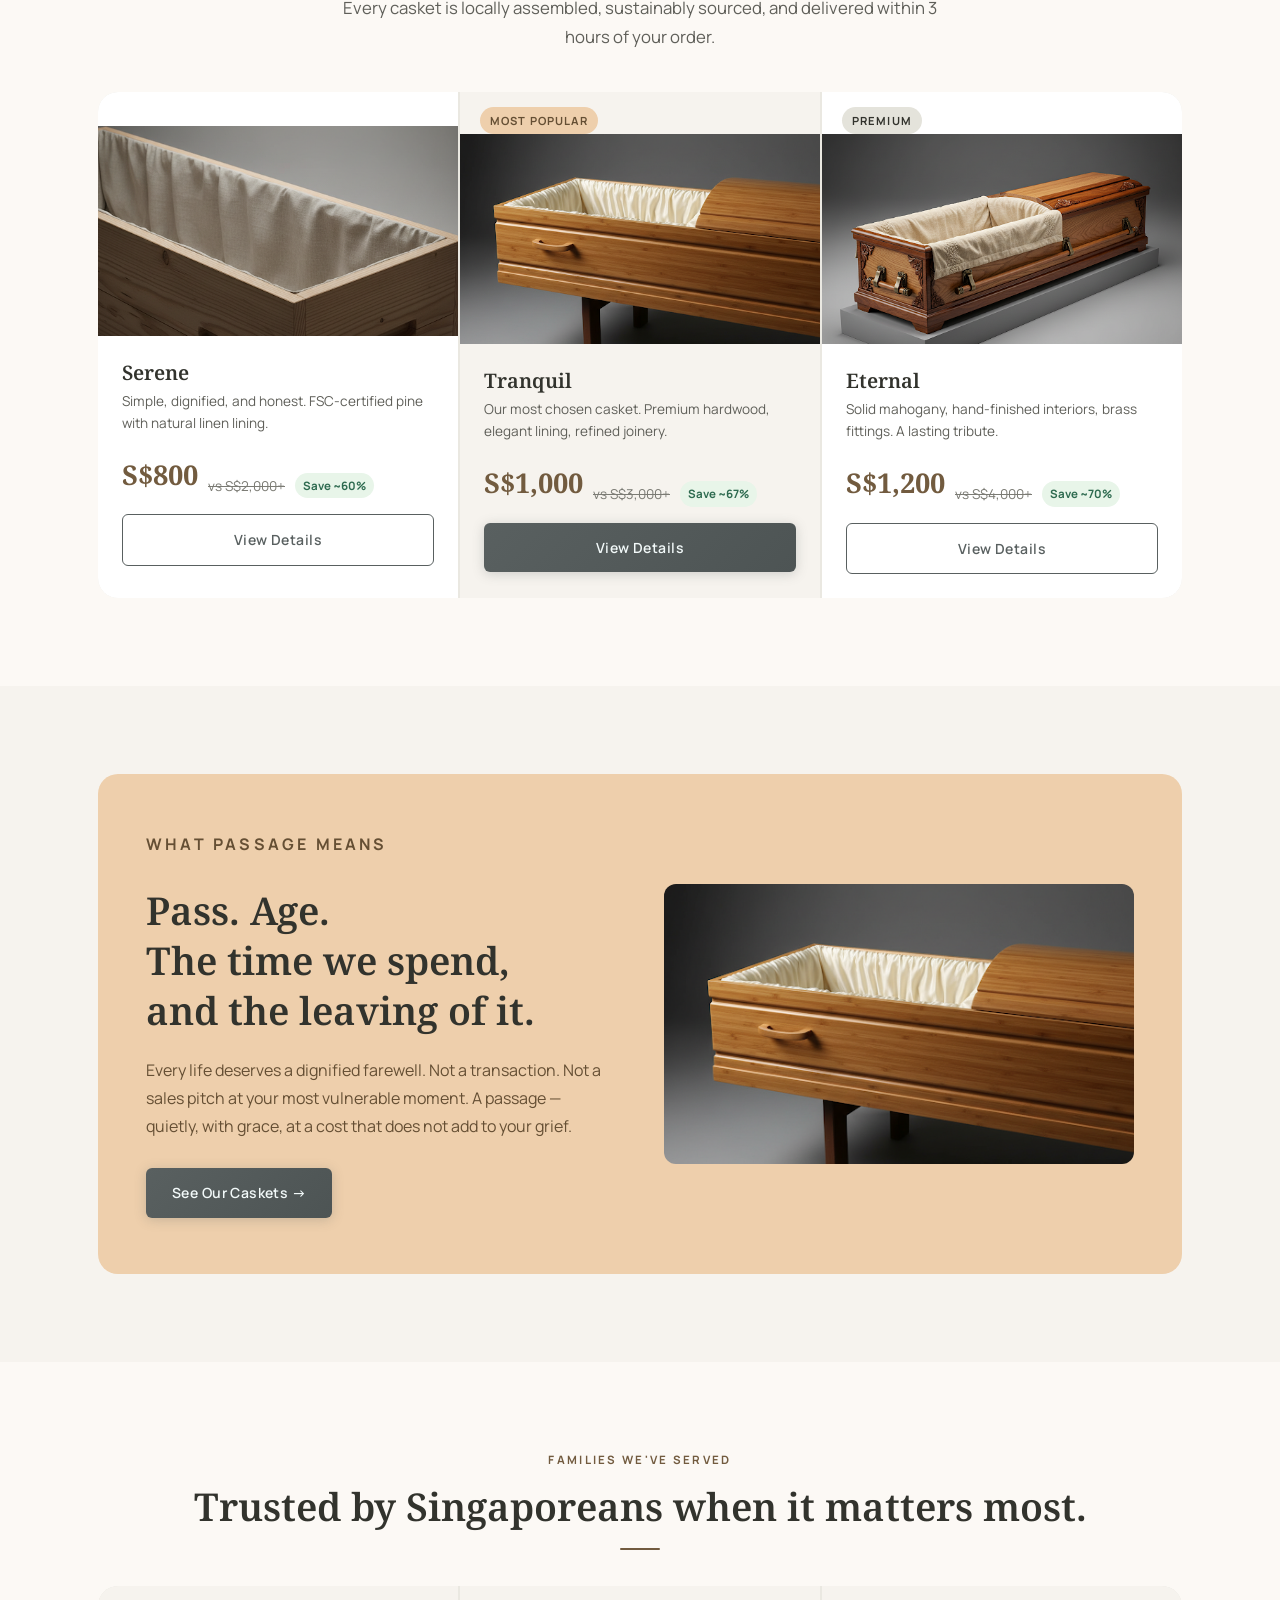
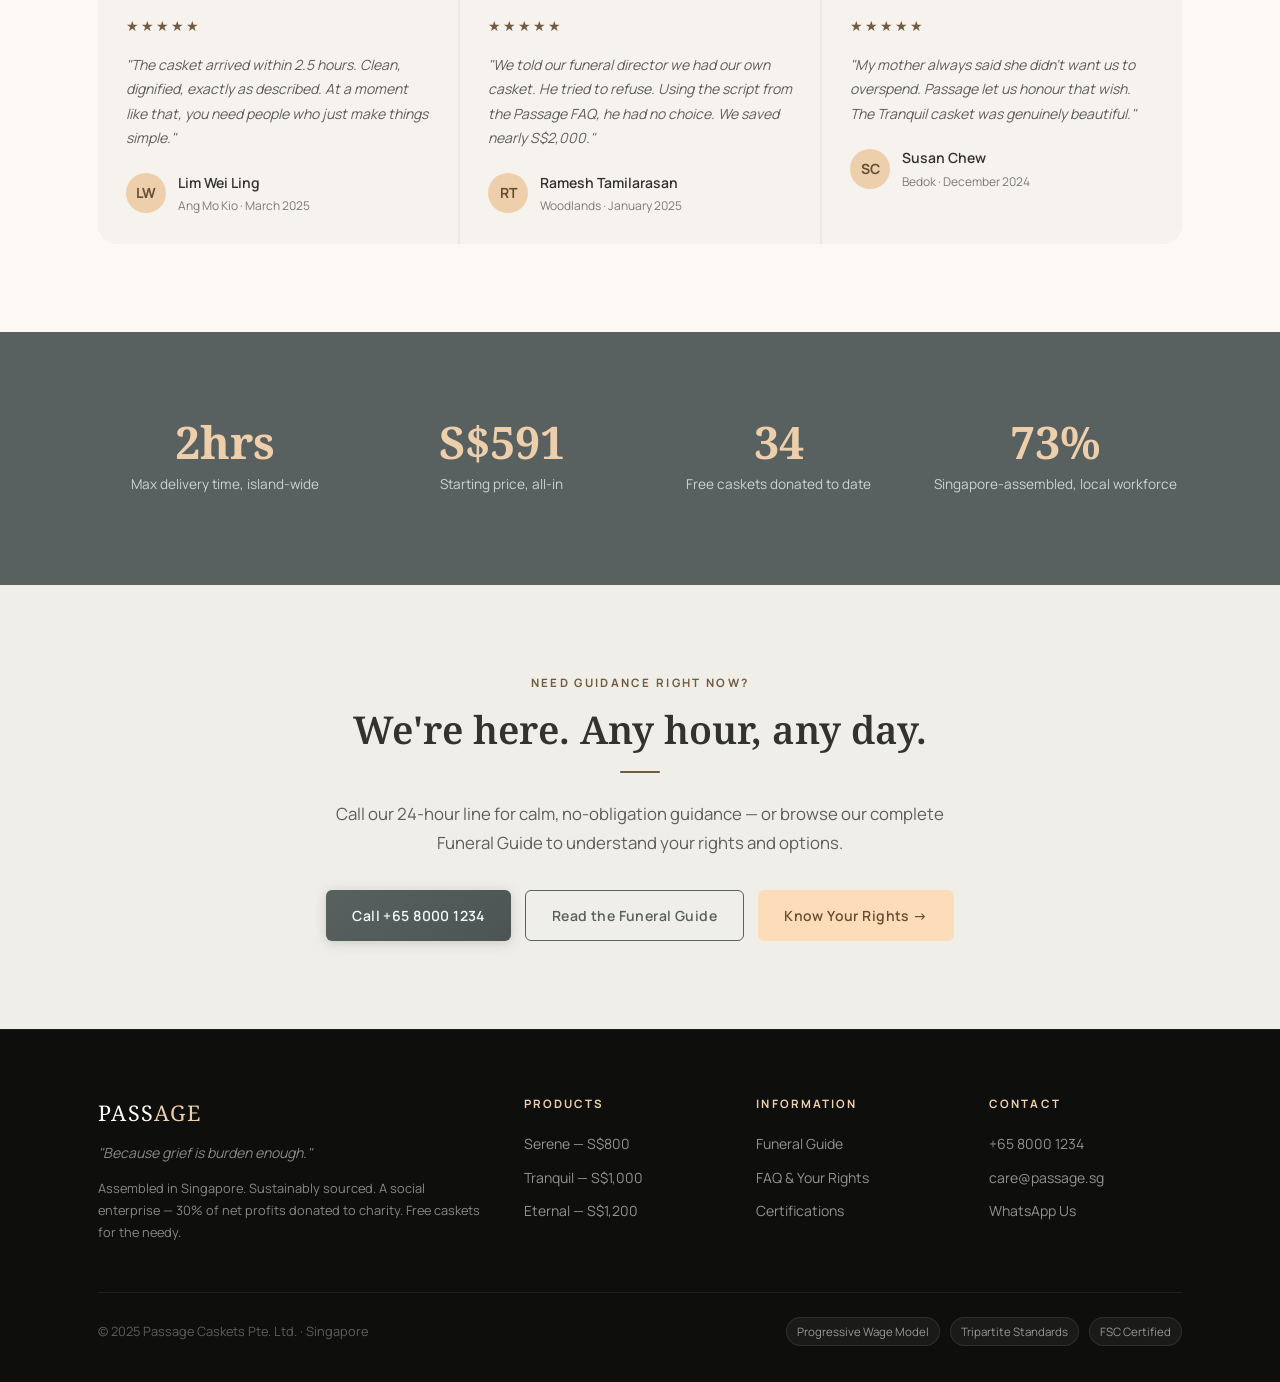
==== commit a0d3a945: "Fix nav gap: move hotline strip inside fixed nav element Hotline strip was outside the nav in docume" ====
--- a/index.html
+++ b/index.html
@@ -320,10 +320,10 @@
 <body class="page-body">
 
   <!-- NAV -->
+  <nav class="nav">
   <div class="hotline-strip">
     24-Hour Helpline &nbsp;|&nbsp; <a href="tel:+6580001234">+65 8000 1234</a> &nbsp;·&nbsp; Delivery within 3 hours across Singapore &nbsp;·&nbsp; No hidden fees. Ever.
   </div>
-  <nav class="nav">
     <div class="nav__inner">
       <a href="index.html" class="nav__logo">PASS<span>AGE</span></a>
       <ul class="nav__links">
--- a/styles.css
+++ b/styles.css
@@ -69,6 +69,21 @@
   --max-width: 1140px;
 }
 
+/* ── Legacy variable aliases (backward compat for inner pages) ── */
+:root {
+  --charcoal:   #32332d;      /* → on-surface */
+  --deep:       #0e0e0c;      /* → inverse-surface */
+  --white:      #ffffff;      /* → surface-0 */
+  --light:      #f6f3ee;      /* → surface-1 */
+  --mid:        #5f5f59;      /* → on-surface-v */
+  --muted:      #7b7b74;      /* → outline */
+  --border:     #e4e3db;      /* → surface-4 */
+  --gold:       #725b3f;      /* → secondary */
+  --gold-light: #eecfac;      /* → secondary-fixed-dim */
+  --gold-pale:  #fdddb9;      /* → secondary-fixed */
+  --accent-red: #9f403d;      /* → error */
+}
+
 /* ── Reset ── */
 *, *::before, *::after { box-sizing: border-box; margin: 0; padding: 0; }
 html { scroll-behavior: smooth; font-size: 16px; }
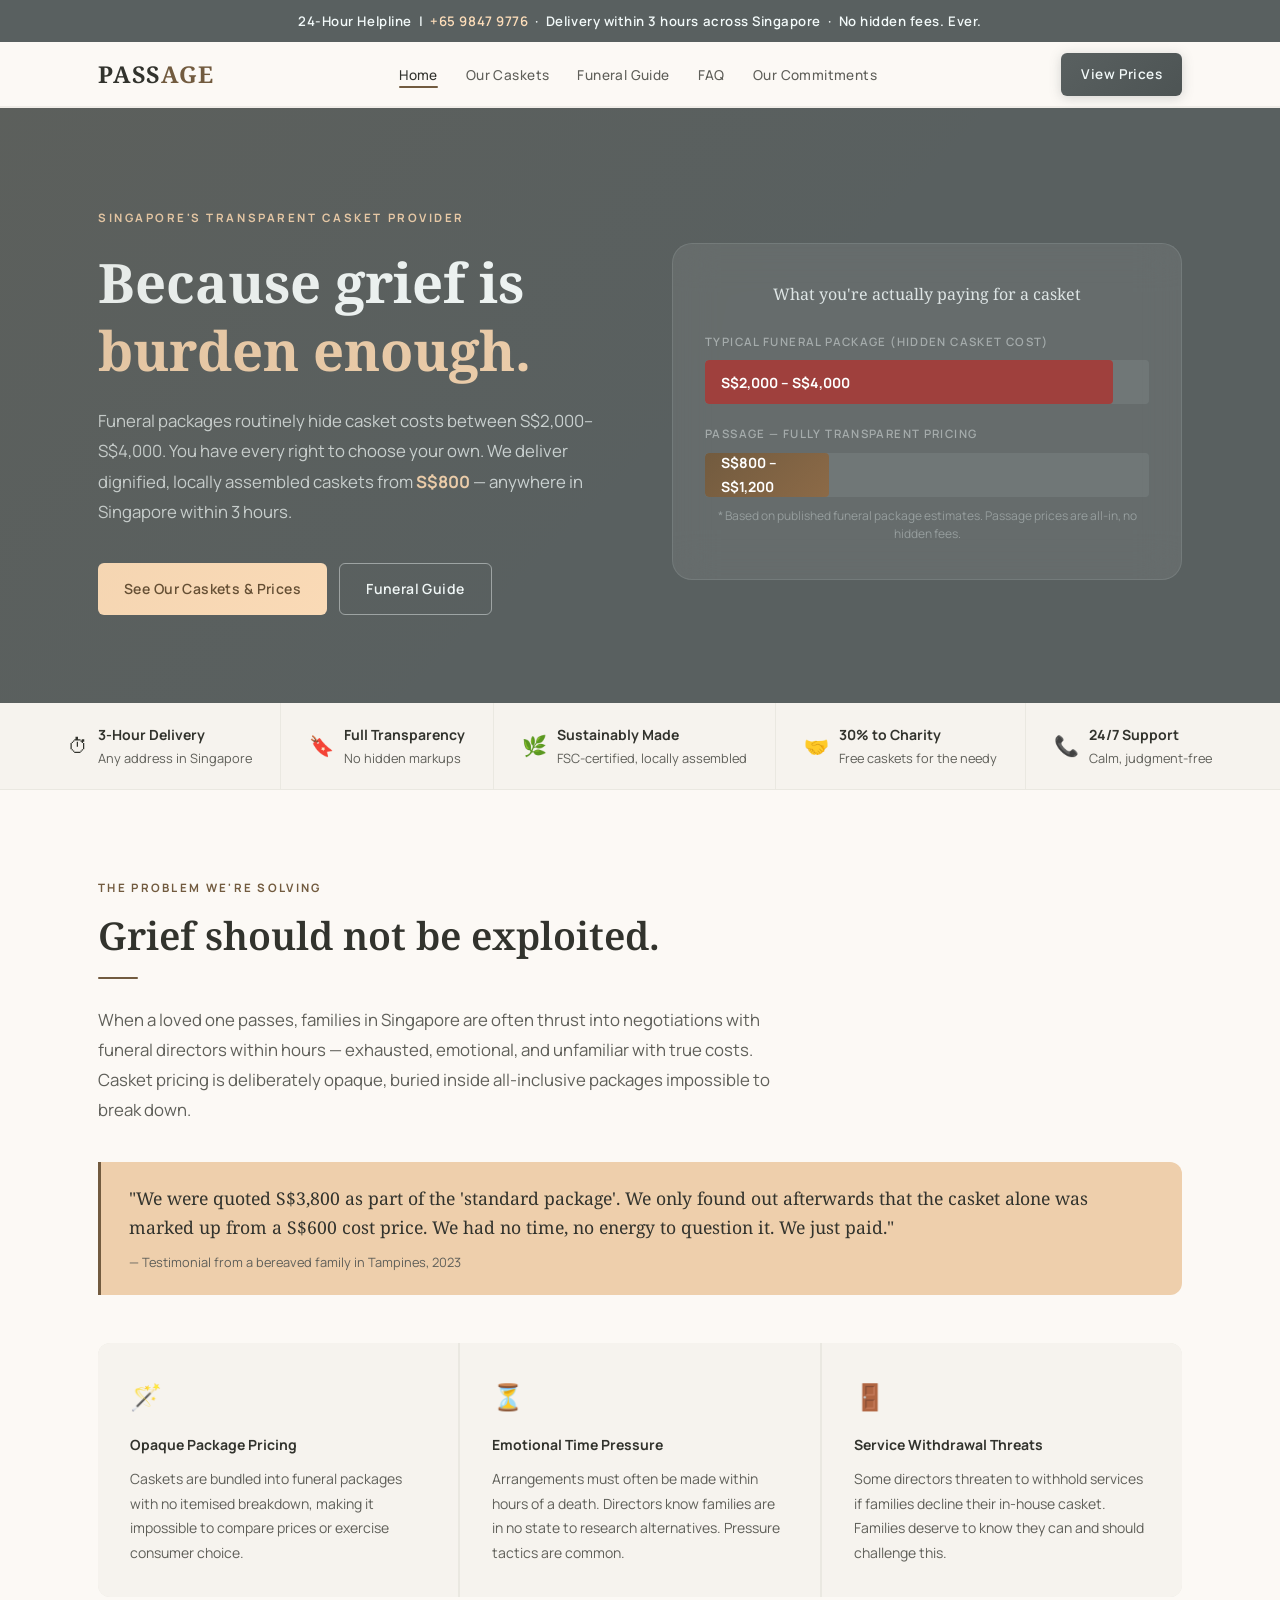
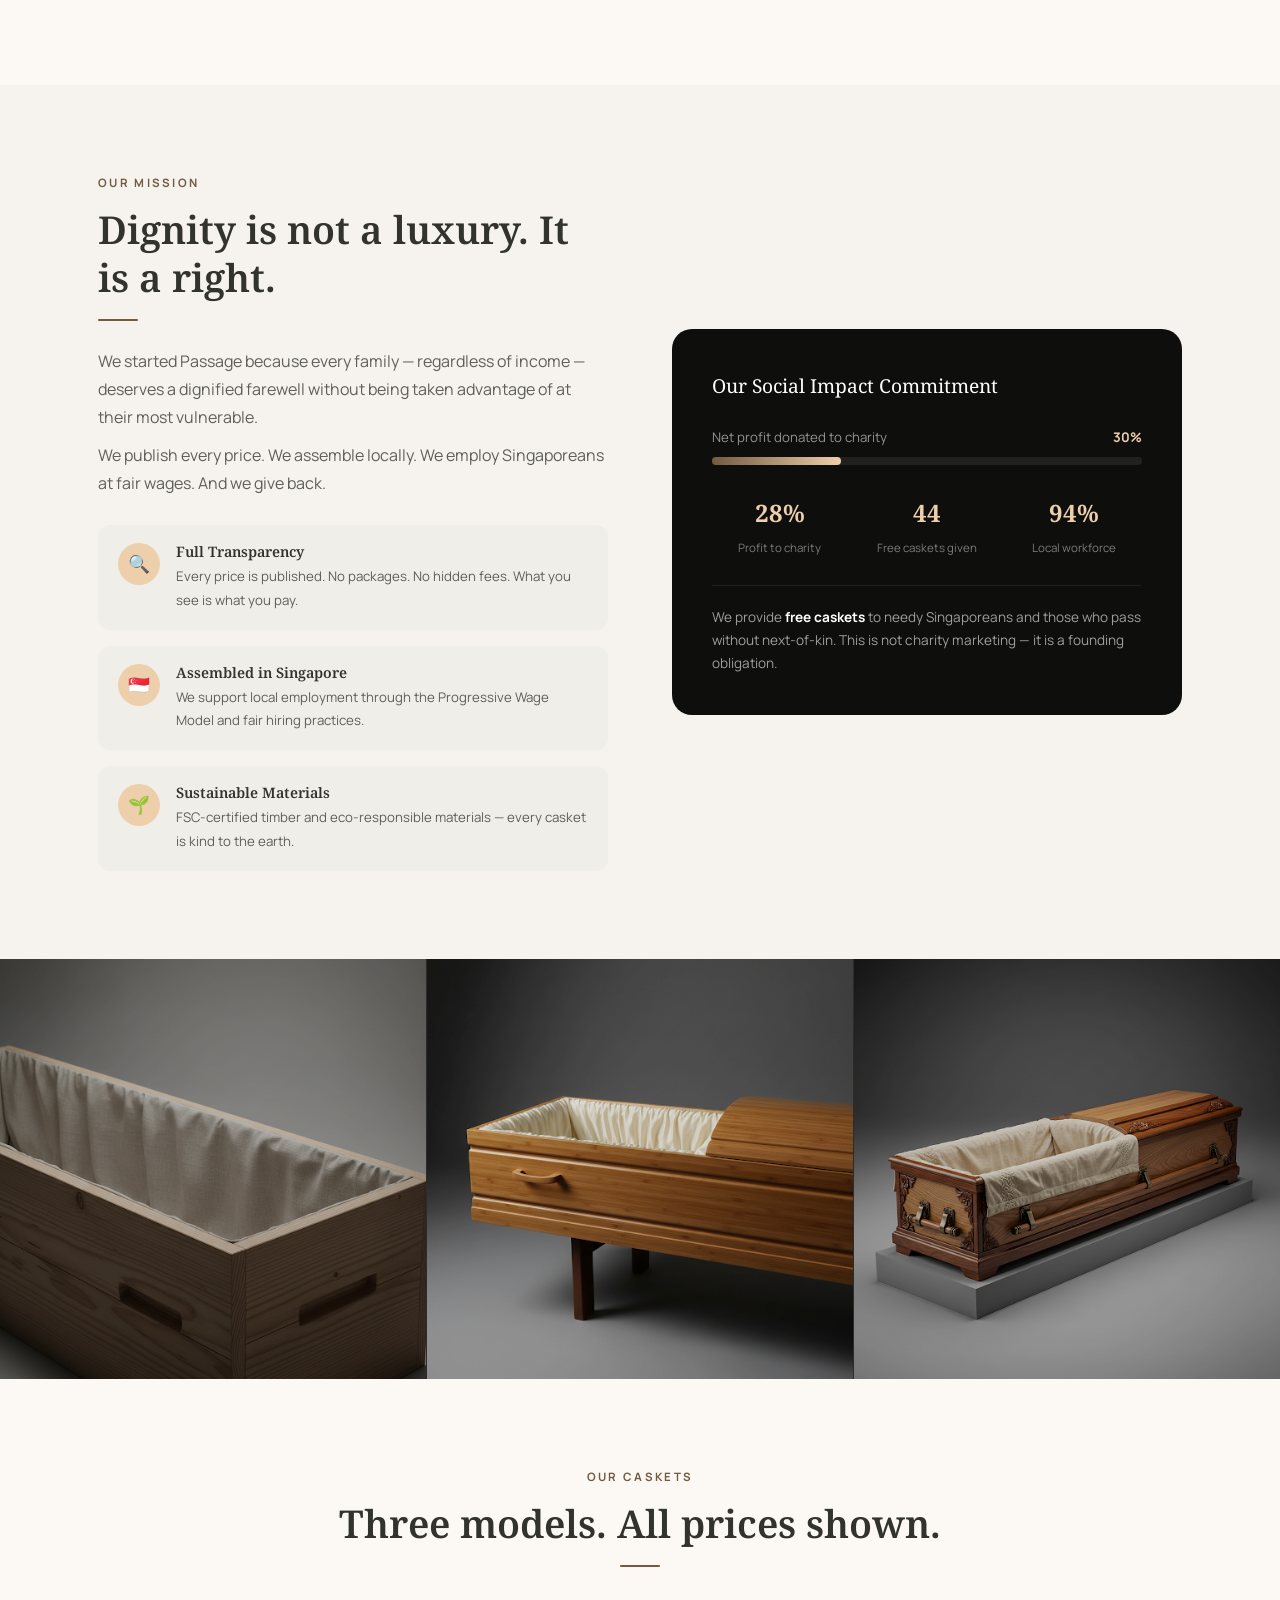
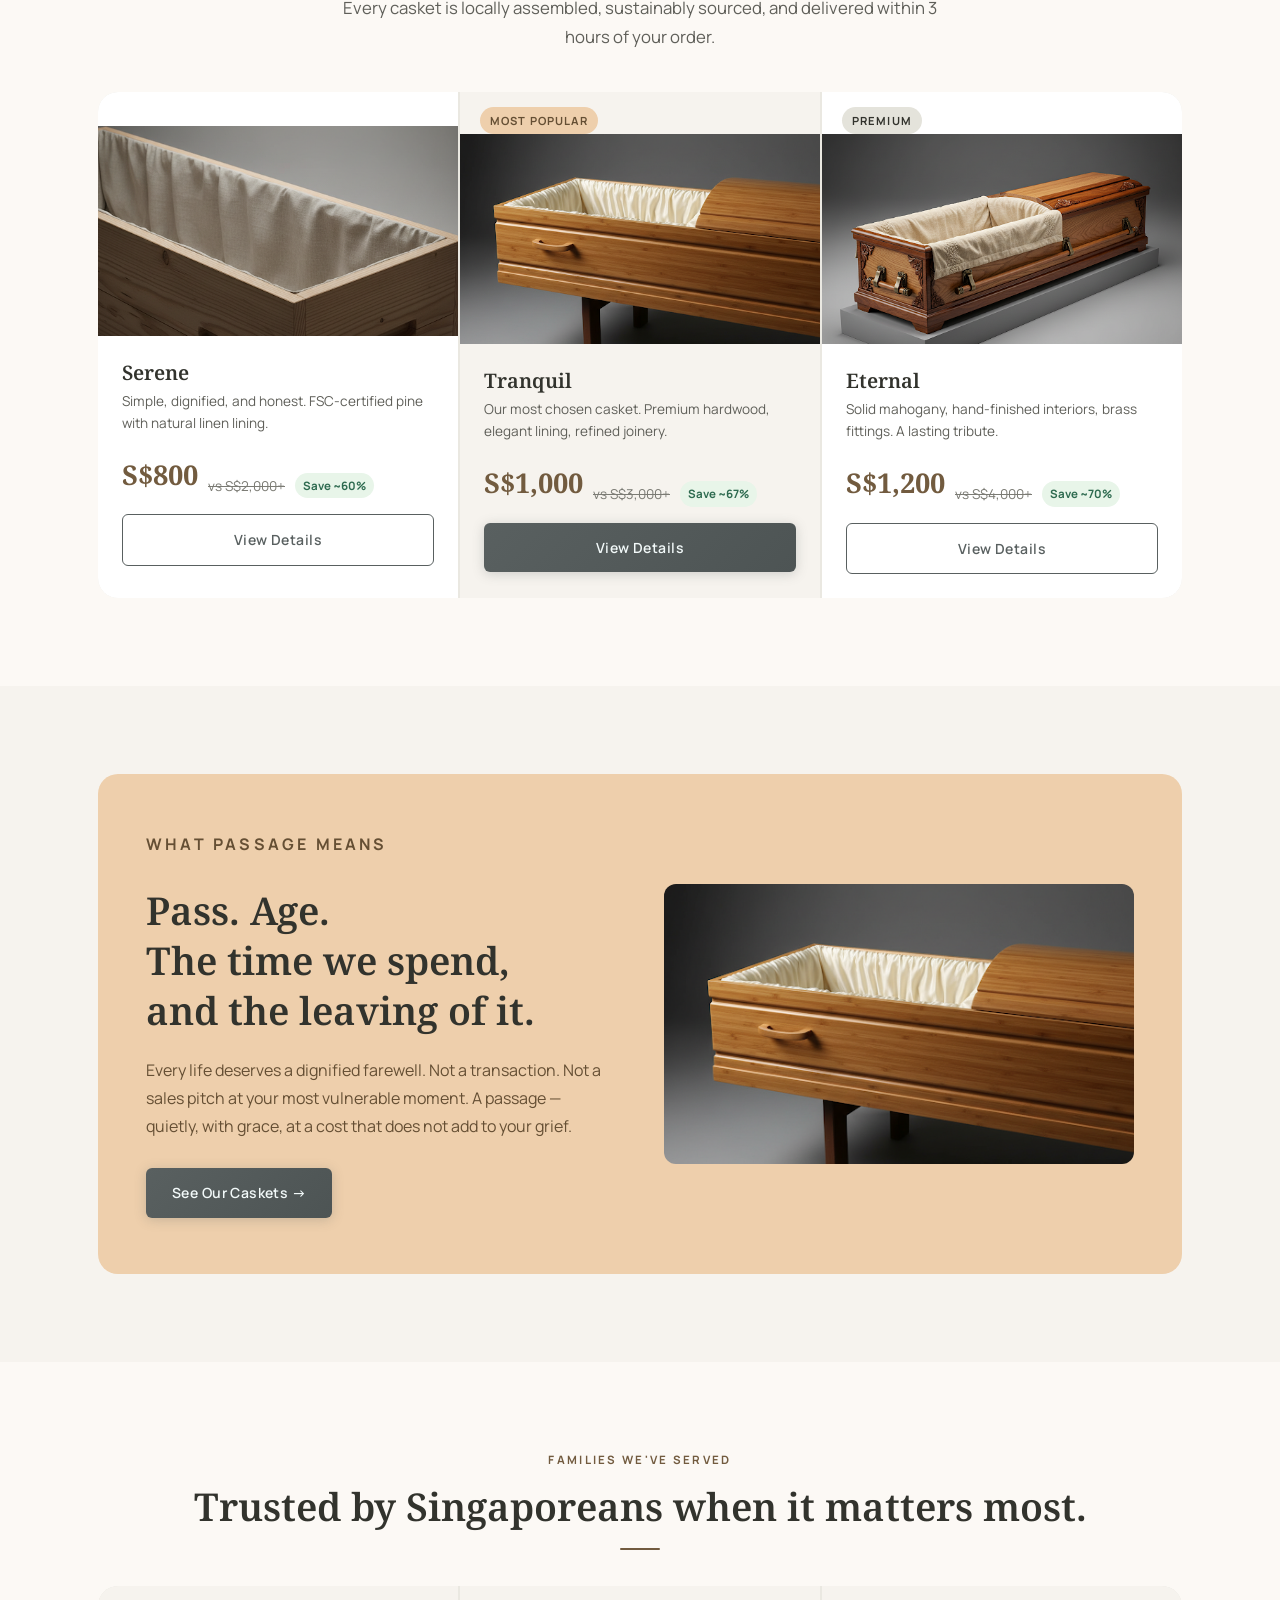
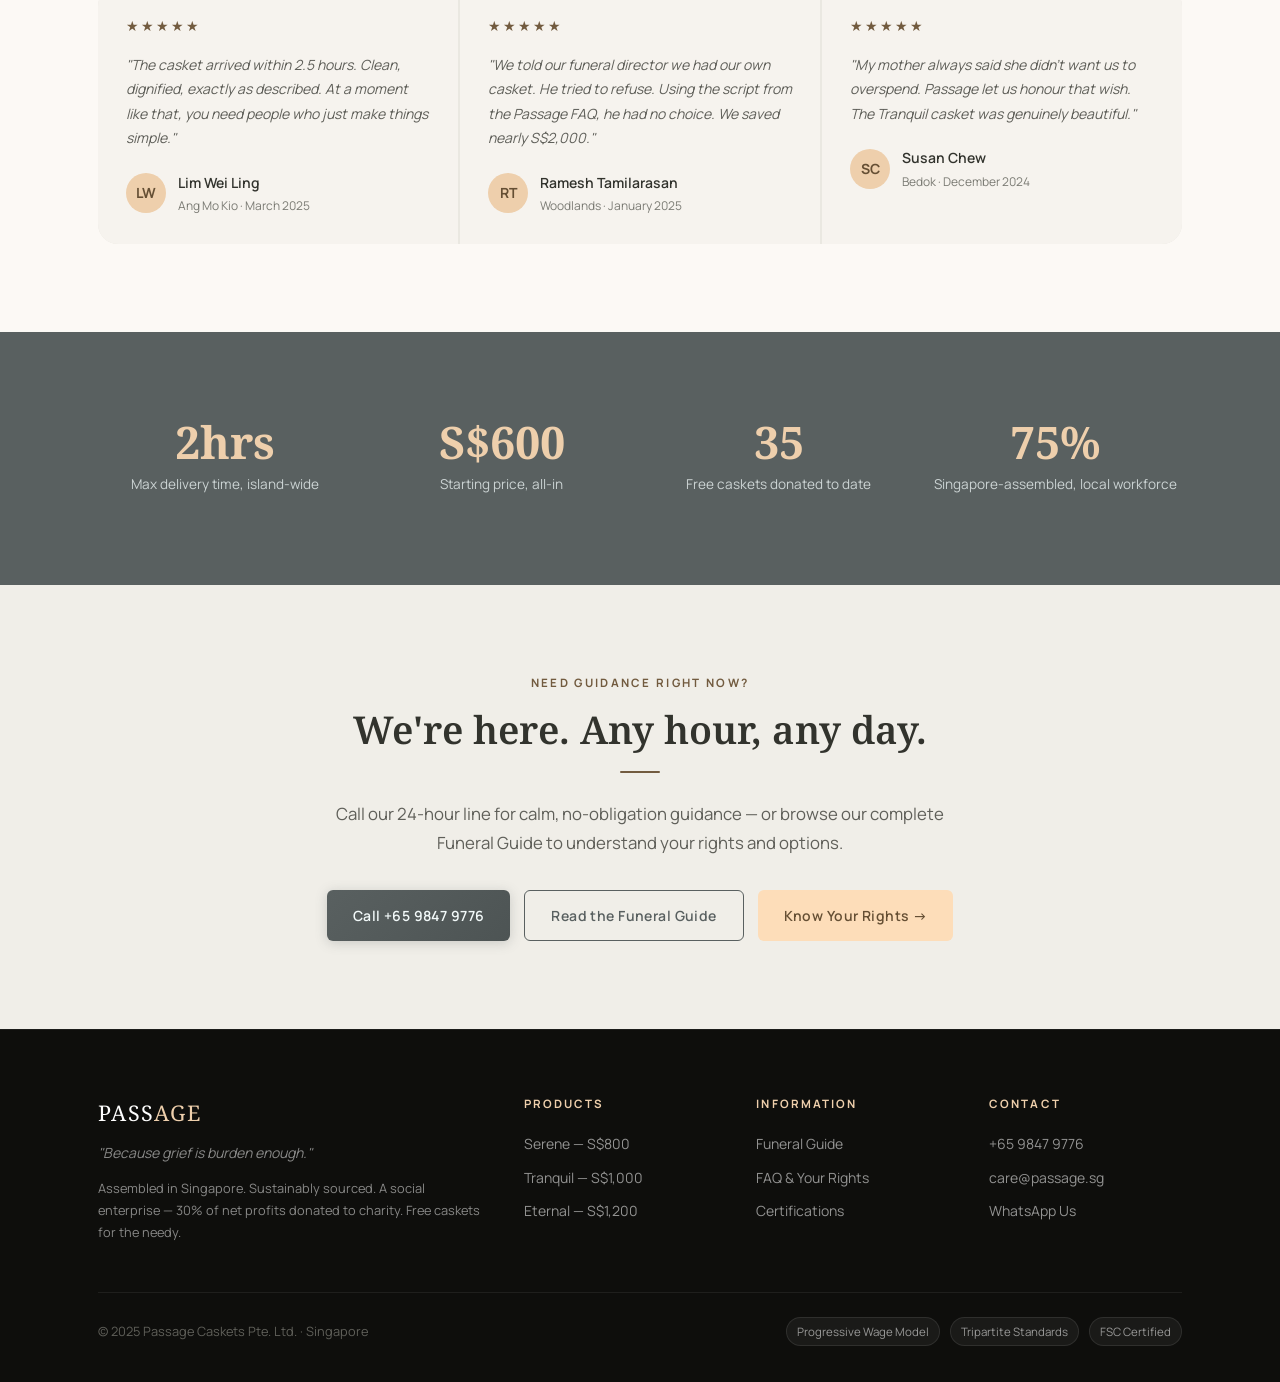
==== commit 9ebe1cc4: "Update contact number to +65 9847 9776 across all pages Co-Authored-By: Claude Sonnet 4.6 <noreply@a" ====
--- a/index.html
+++ b/index.html
@@ -322,7 +322,7 @@
   <!-- NAV -->
   <nav class="nav">
   <div class="hotline-strip">
-    24-Hour Helpline &nbsp;|&nbsp; <a href="tel:+6580001234">+65 8000 1234</a> &nbsp;·&nbsp; Delivery within 3 hours across Singapore &nbsp;·&nbsp; No hidden fees. Ever.
+    24-Hour Helpline &nbsp;|&nbsp; <a href="tel:+6598479776">+65 9847 9776</a> &nbsp;·&nbsp; Delivery within 3 hours across Singapore &nbsp;·&nbsp; No hidden fees. Ever.
   </div>
     <div class="nav__inner">
       <a href="index.html" class="nav__logo">PASS<span>AGE</span></a>
@@ -652,7 +652,7 @@
       <div class="divider divider--center"></div>
       <p class="section-subtitle" style="margin-bottom:32px;">Call our 24-hour line for calm, no-obligation guidance — or browse our complete Funeral Guide to understand your rights and options.</p>
       <div style="display:flex; gap:14px; justify-content:center; flex-wrap:wrap;">
-        <a href="tel:+6580001234" class="btn btn--primary">Call +65 8000 1234</a>
+        <a href="tel:+6598479776" class="btn btn--primary">Call +65 9847 9776</a>
         <a href="knowledge.html" class="btn btn--outline">Read the Funeral Guide</a>
         <a href="faq.html" class="btn btn--secondary">Know Your Rights →</a>
       </div>
@@ -679,7 +679,7 @@
           <a href="accreditation.html">Certifications</a>
         </div>
         <div class="footer__col"><h5>Contact</h5>
-          <a href="tel:+6580001234">+65 8000 1234</a>
+          <a href="tel:+6598479776">+65 9847 9776</a>
           <a href="mailto:care@passage.sg">care@passage.sg</a>
           <a href="#">WhatsApp Us</a>
         </div>
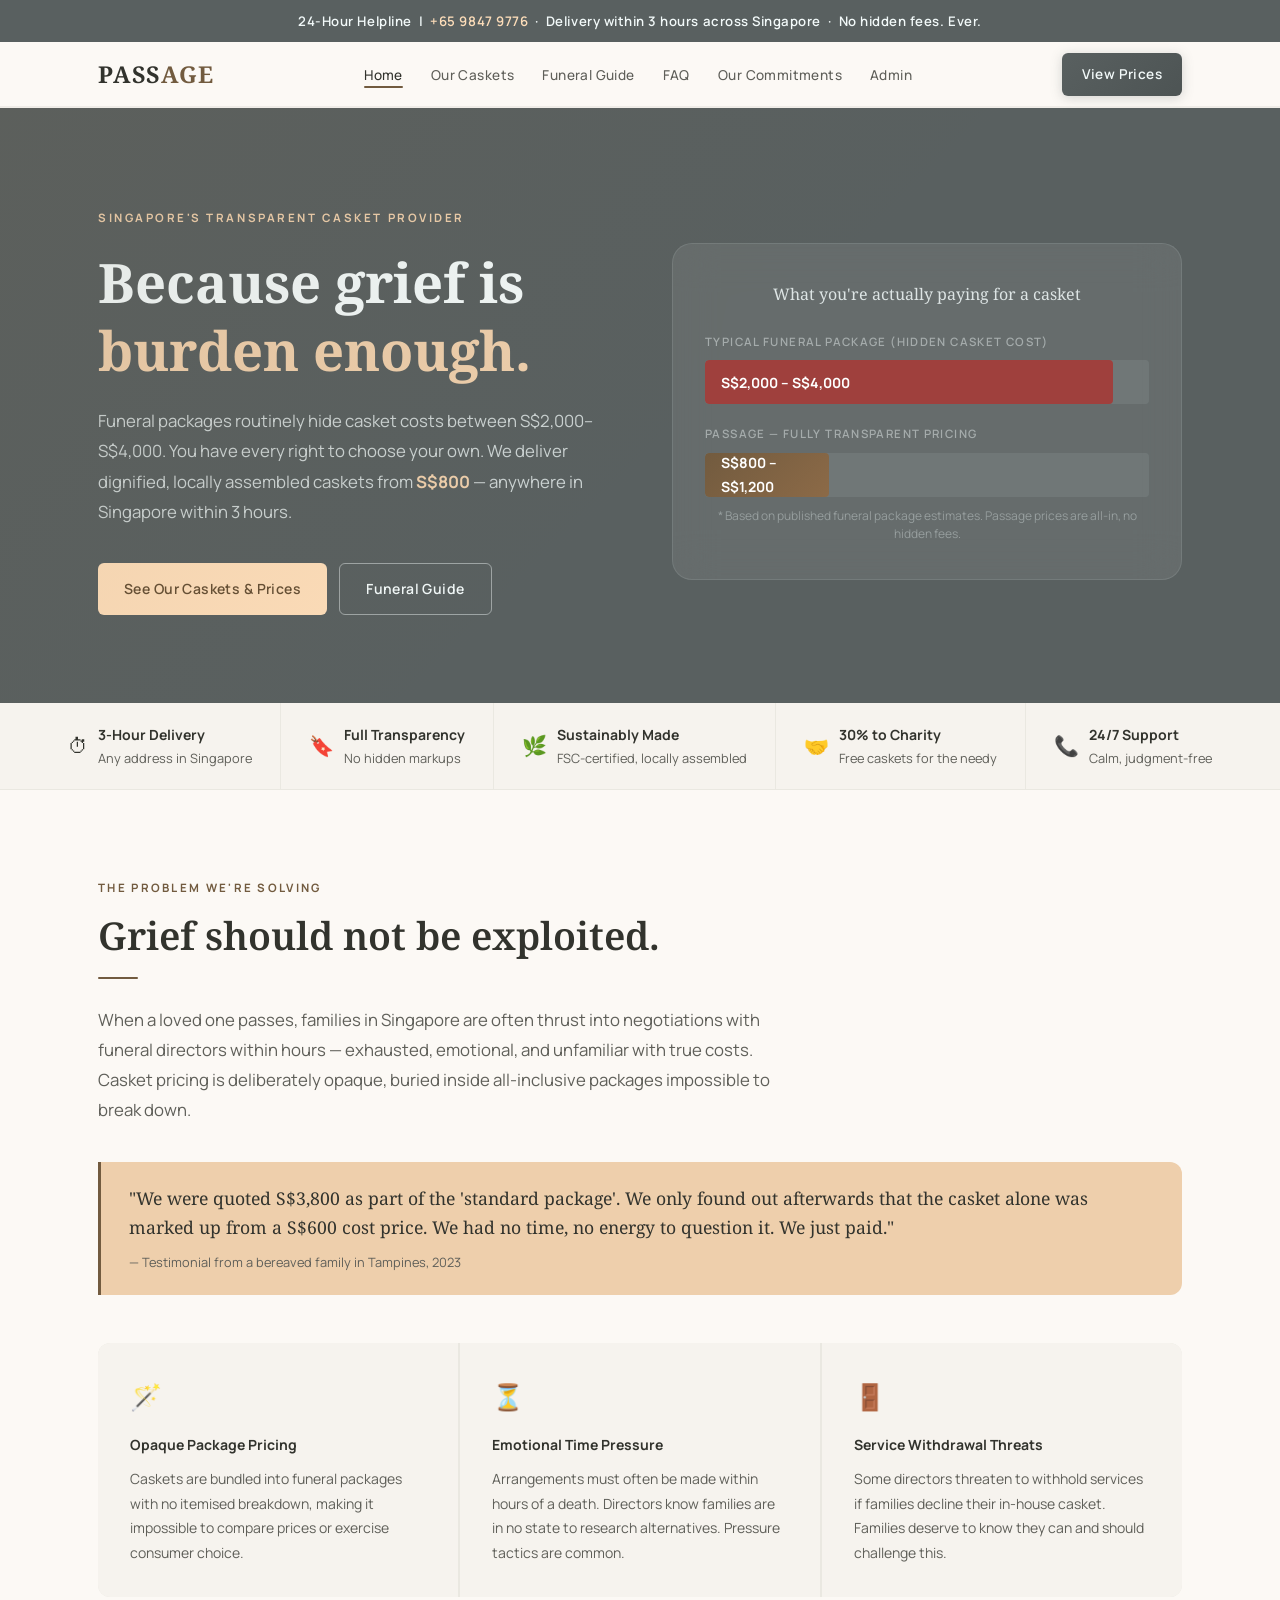
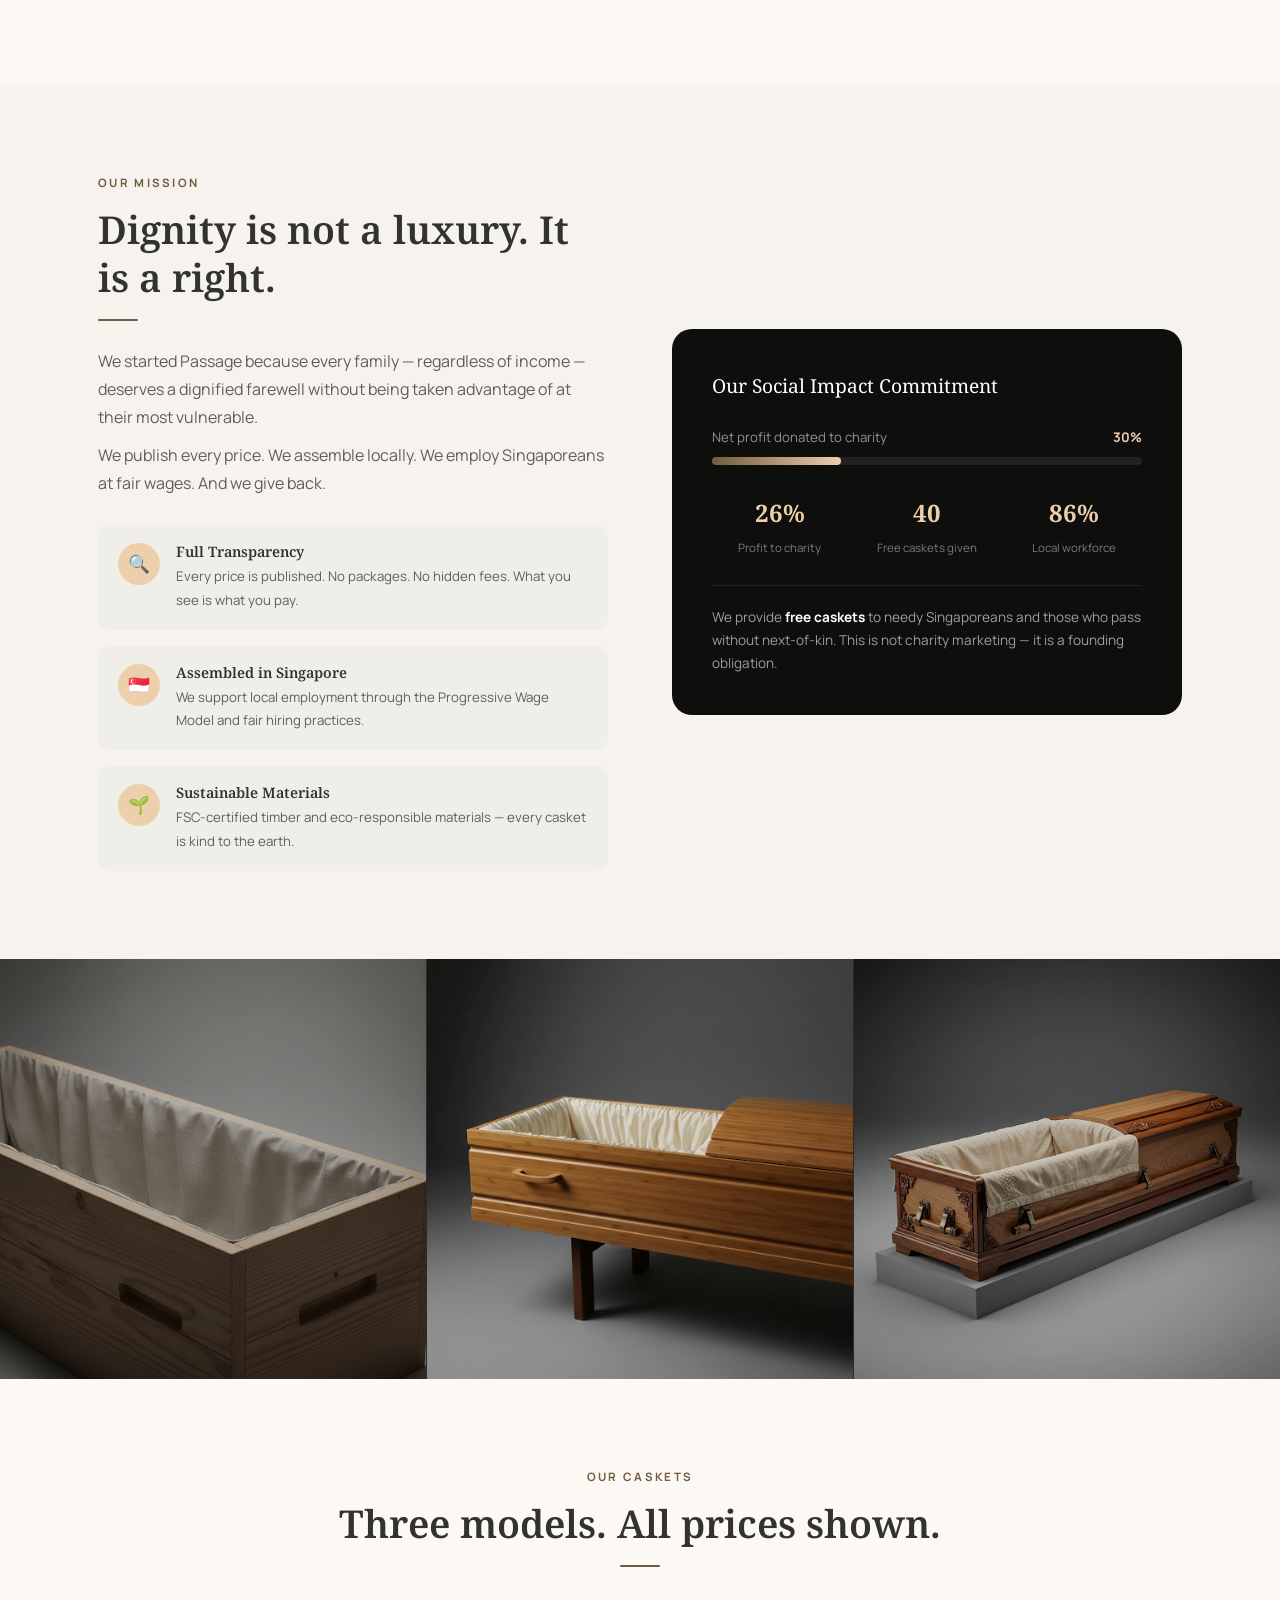
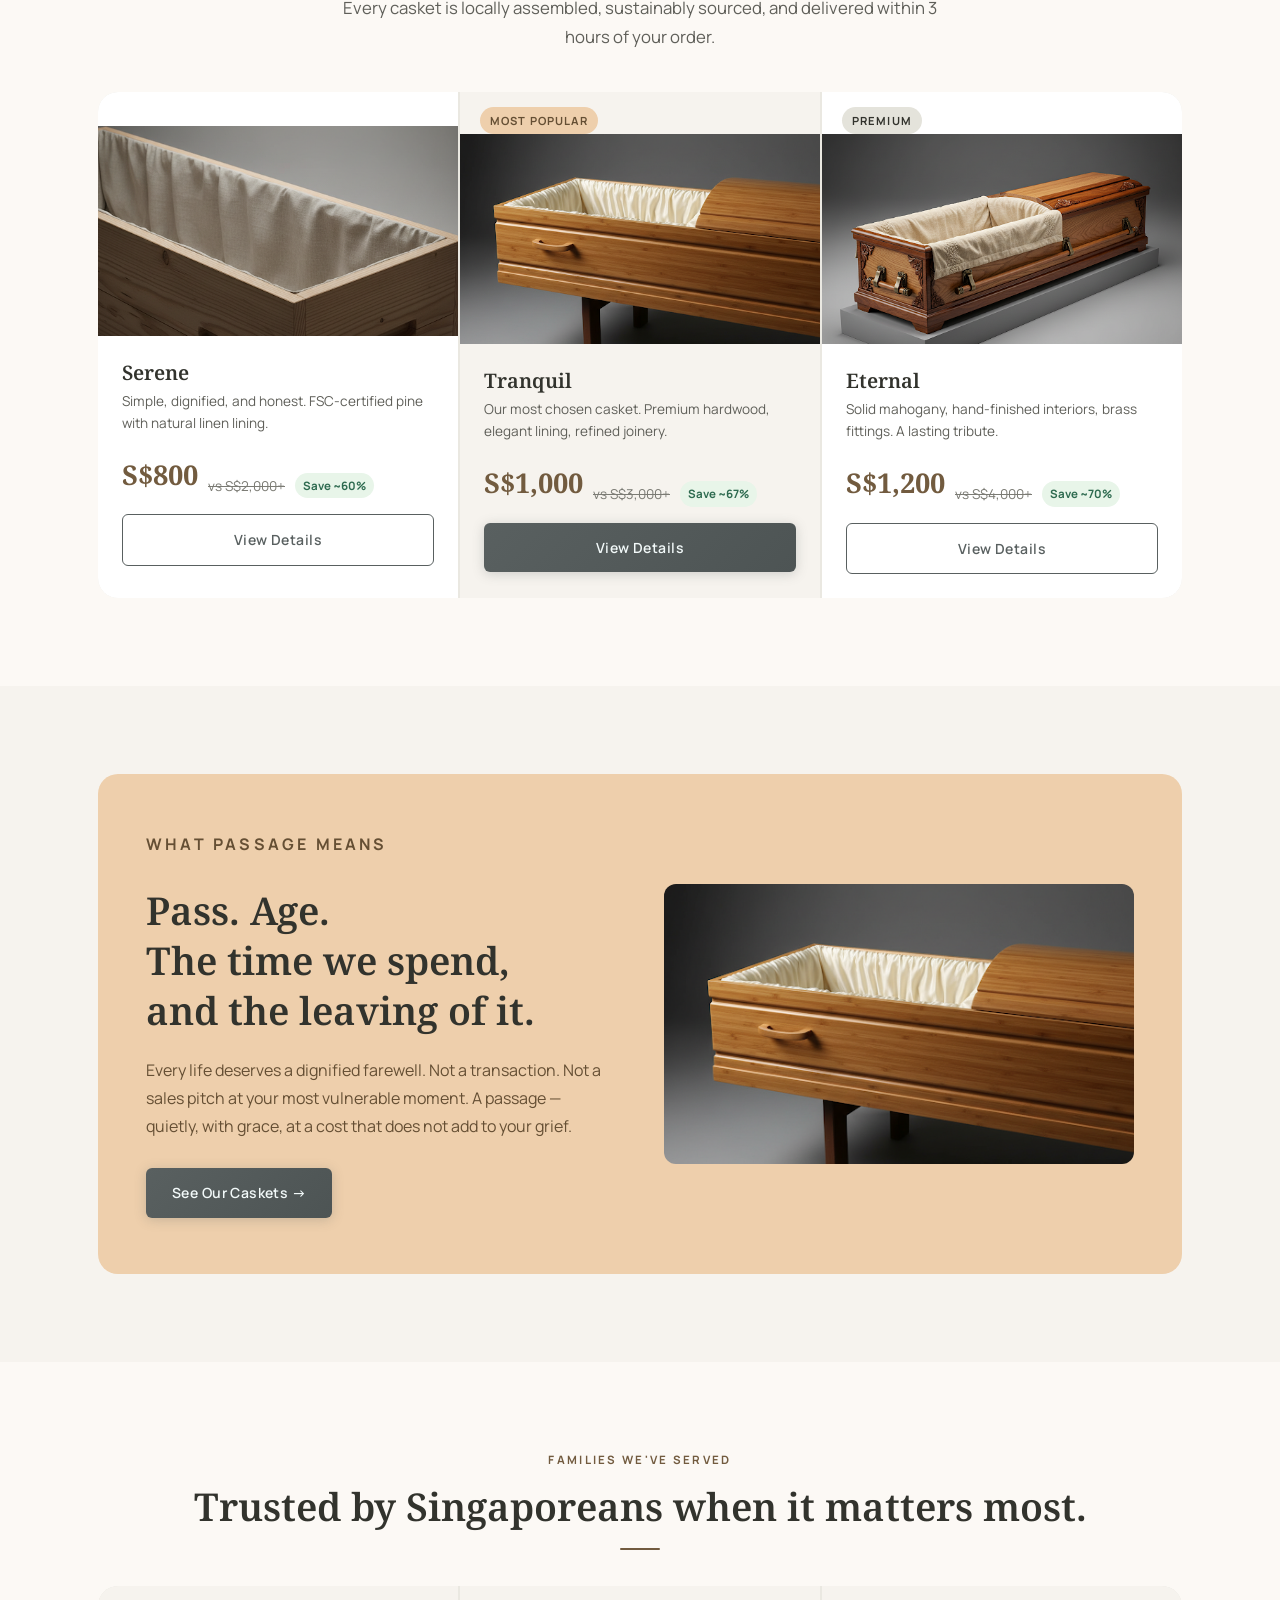
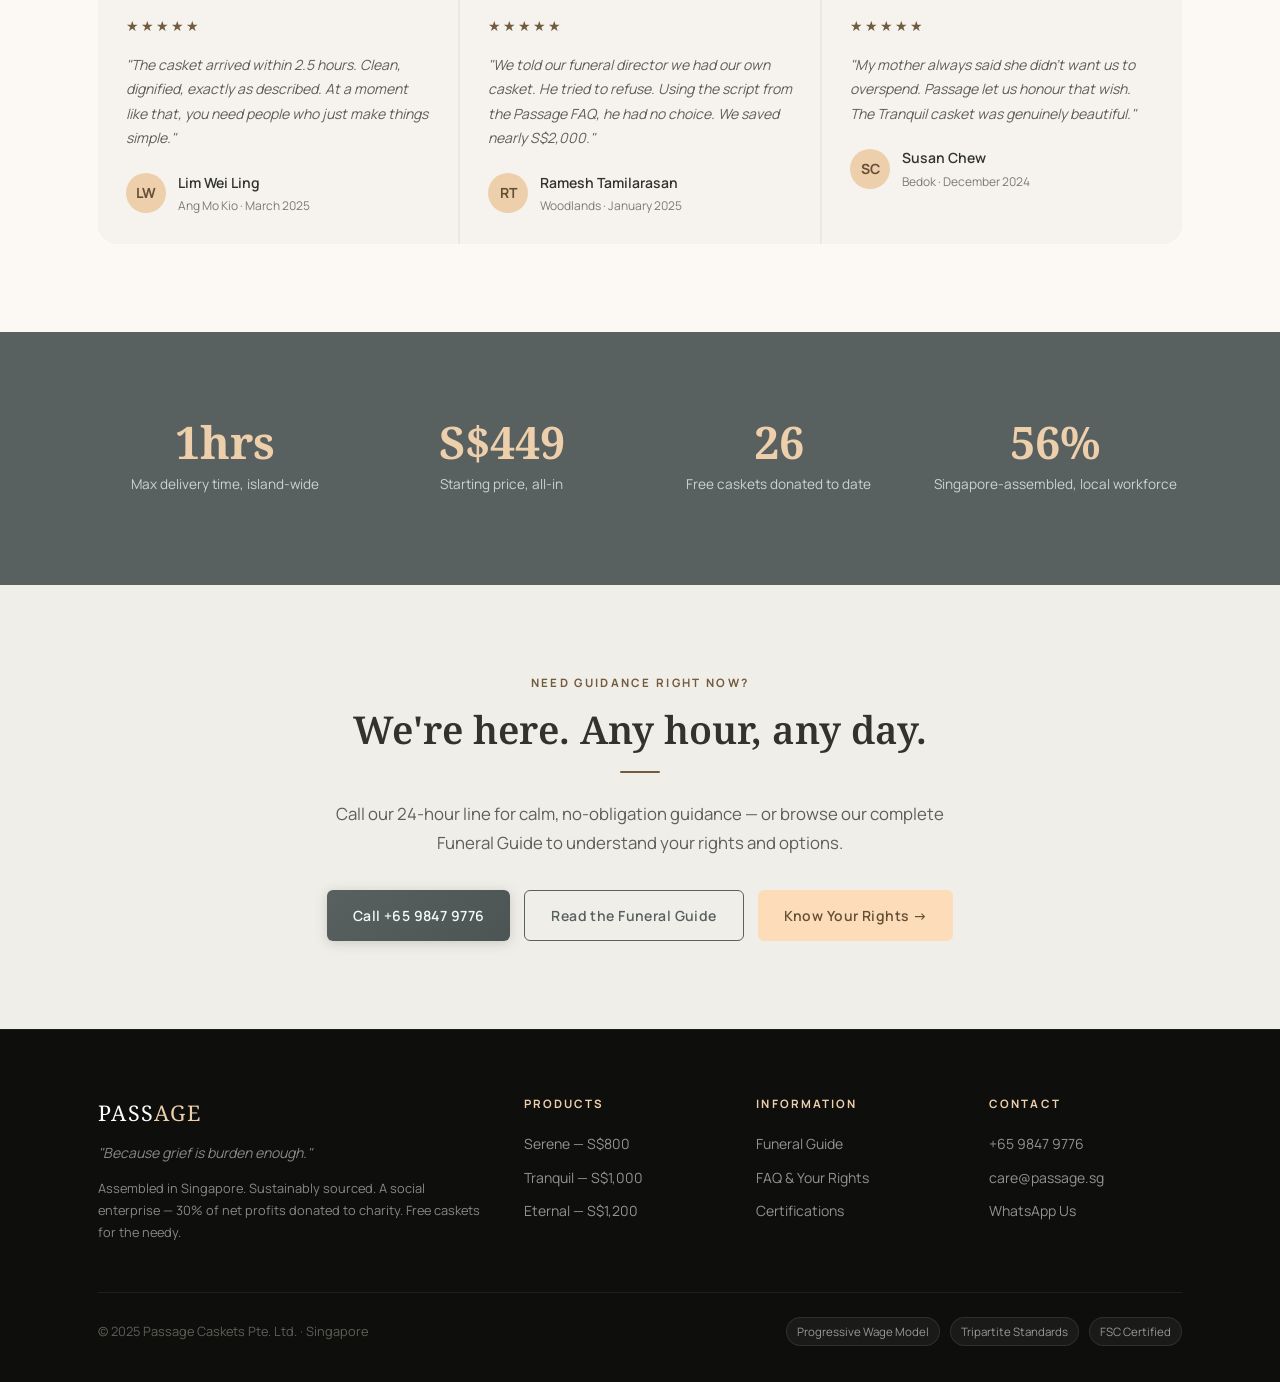
==== commit 71fd49f6: "Add Admin link to nav across all pages Co-Authored-By: Claude Sonnet 4.6 <noreply@anthropic.com>" ====
--- a/index.html
+++ b/index.html
@@ -332,6 +332,7 @@
         <li><a href="knowledge.html">Funeral Guide</a></li>
         <li><a href="faq.html">FAQ</a></li>
         <li><a href="accreditation.html">Our Commitments</a></li>
+        <li><a href="admin.html">Admin</a></li>
       </ul>
       <a href="products.html" class="btn btn--primary nav__cta">View Prices</a>
       <button class="nav__hamburger" onclick="toggleMobileNav()"><span></span><span></span><span></span></button>
@@ -343,6 +344,7 @@
         <li><a href="knowledge.html">Funeral Guide</a></li>
         <li><a href="faq.html">FAQ</a></li>
         <li><a href="accreditation.html">Our Commitments</a></li>
+        <li><a href="admin.html">Admin</a></li>
       </ul>
       <a href="products.html" class="btn btn--primary">View Prices</a>
     </div>
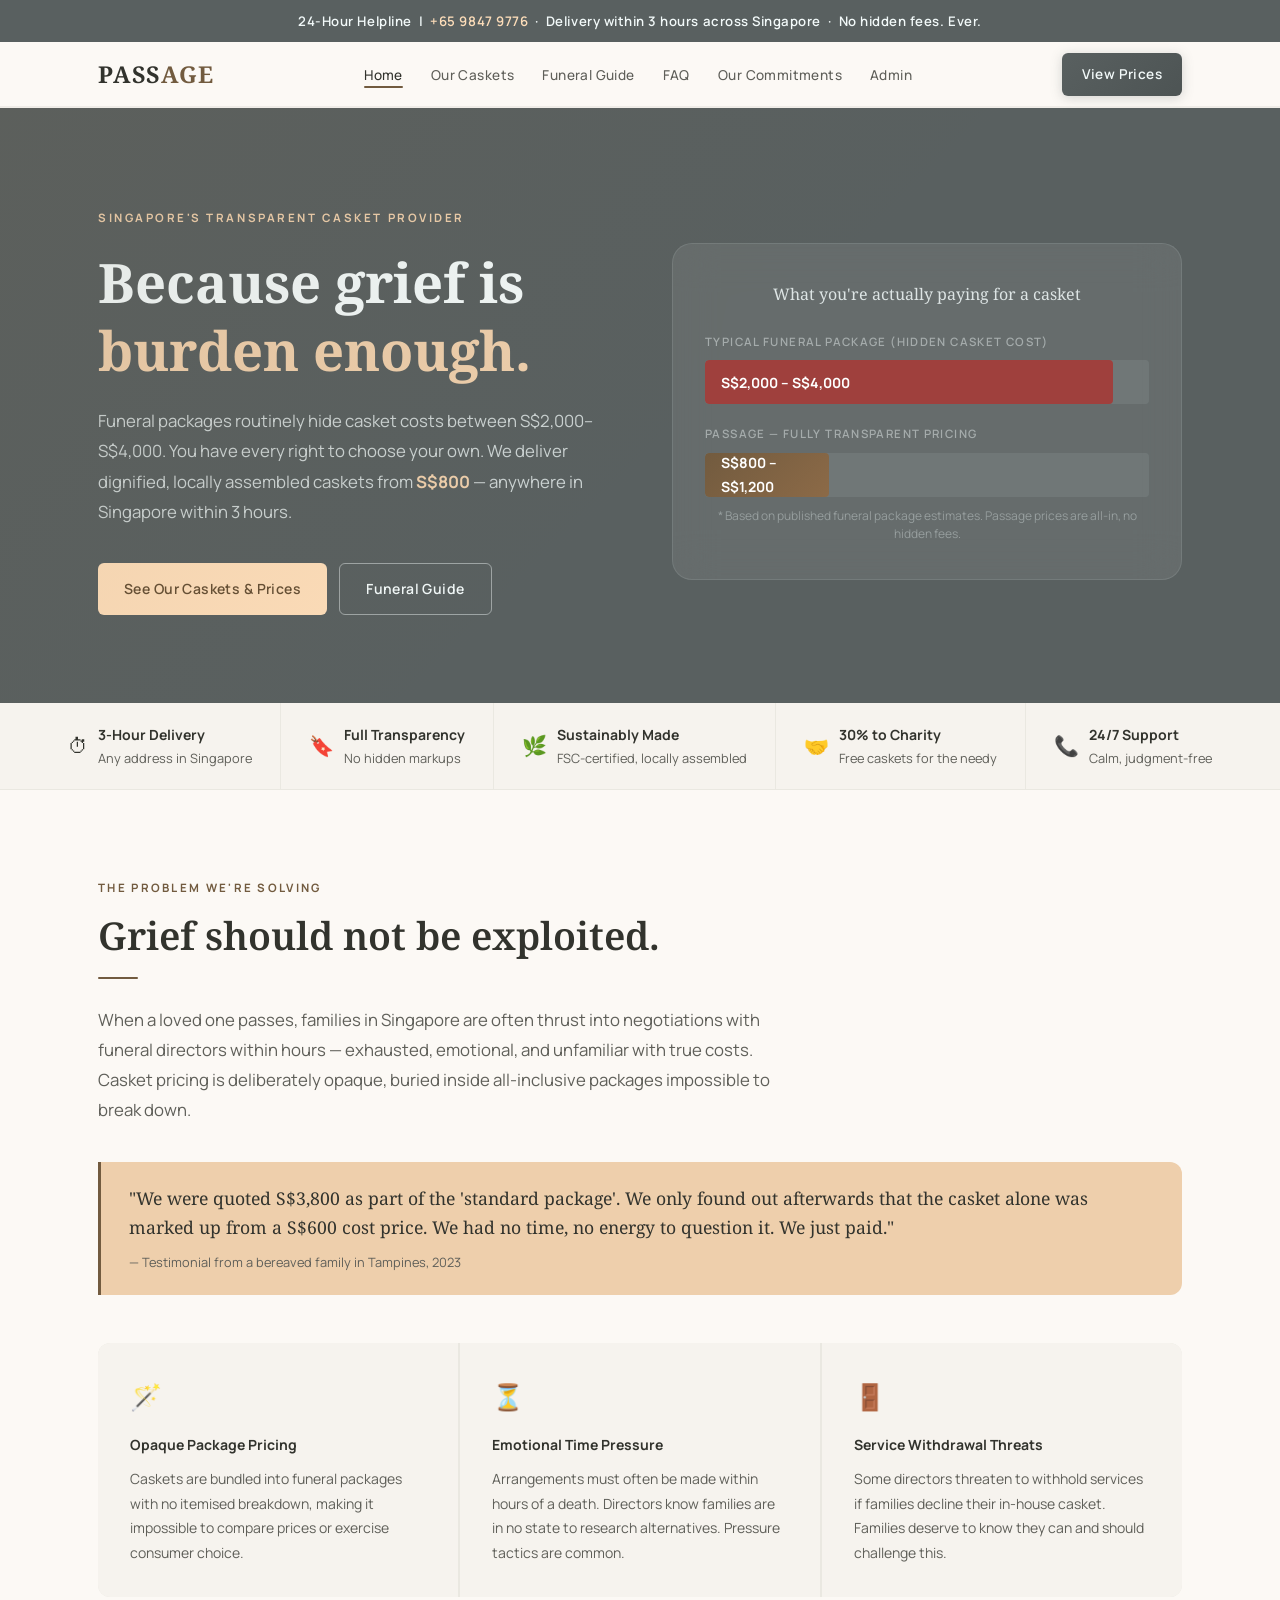
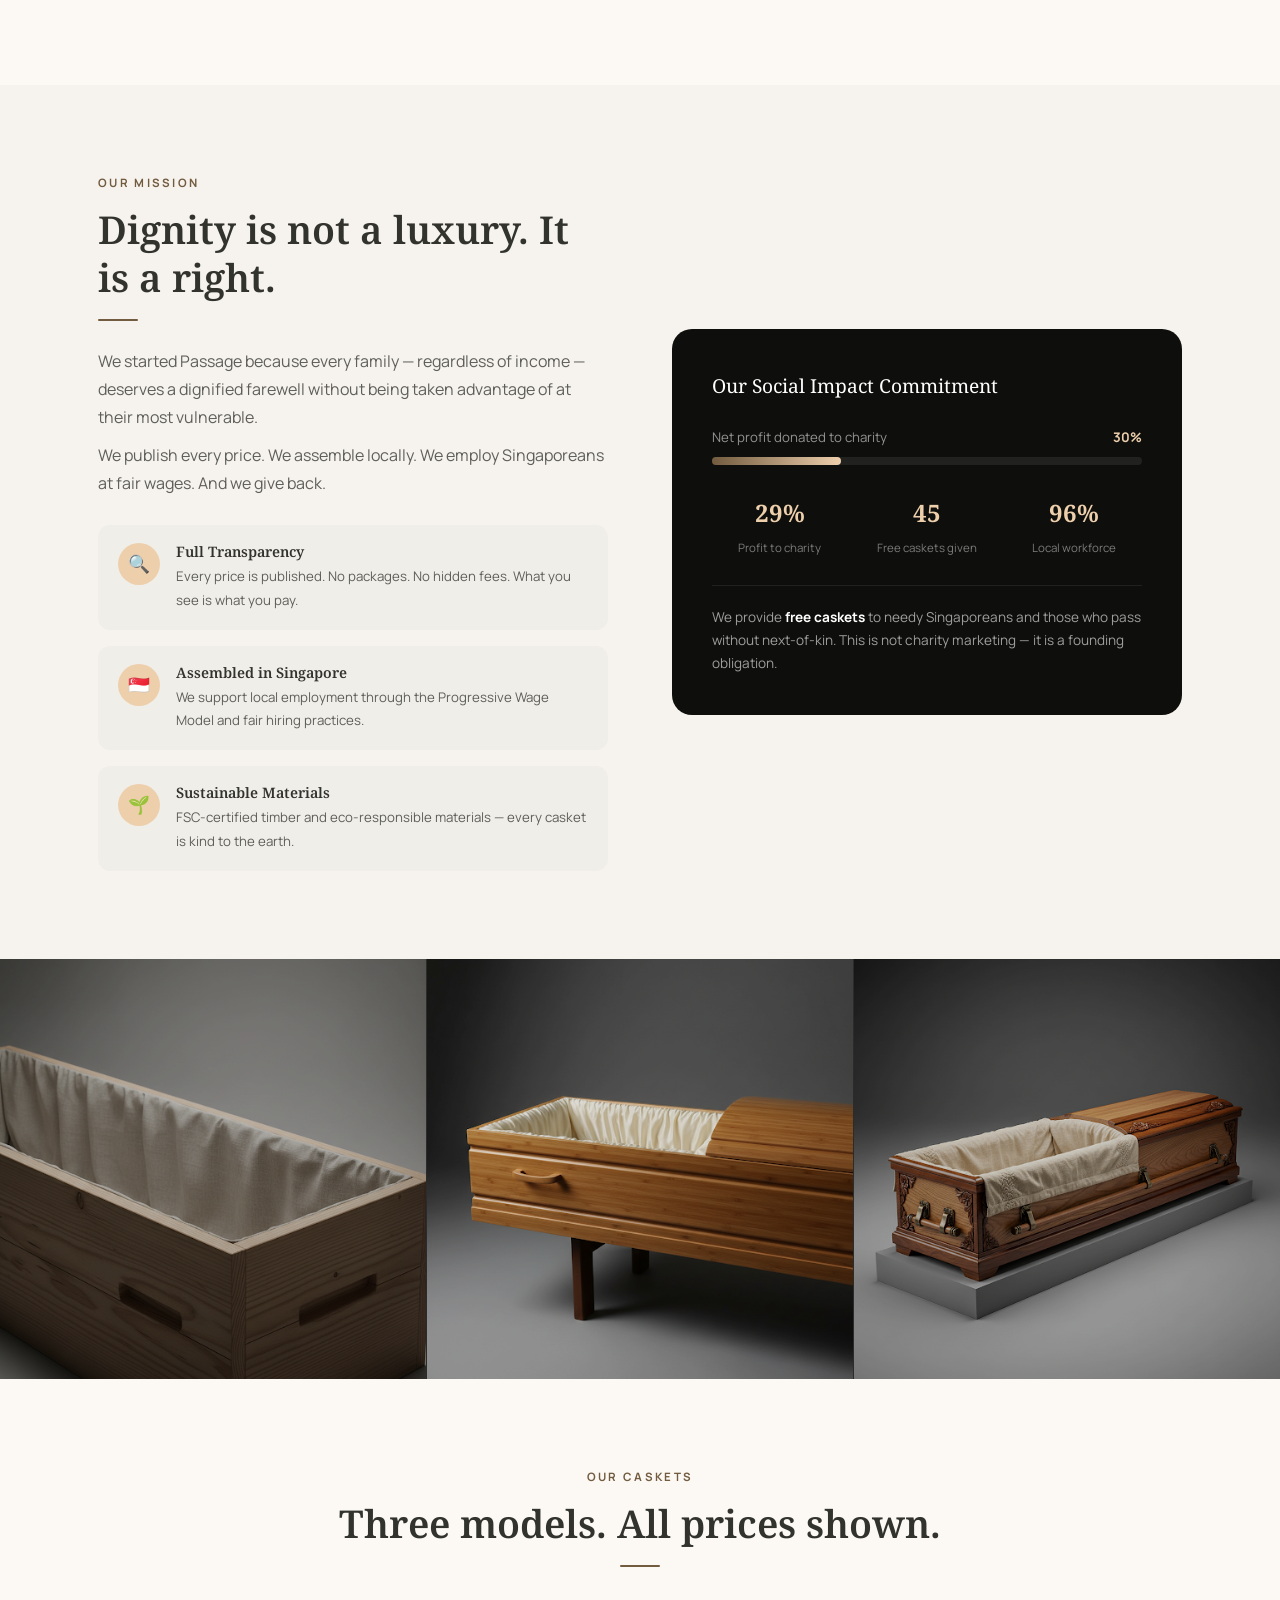
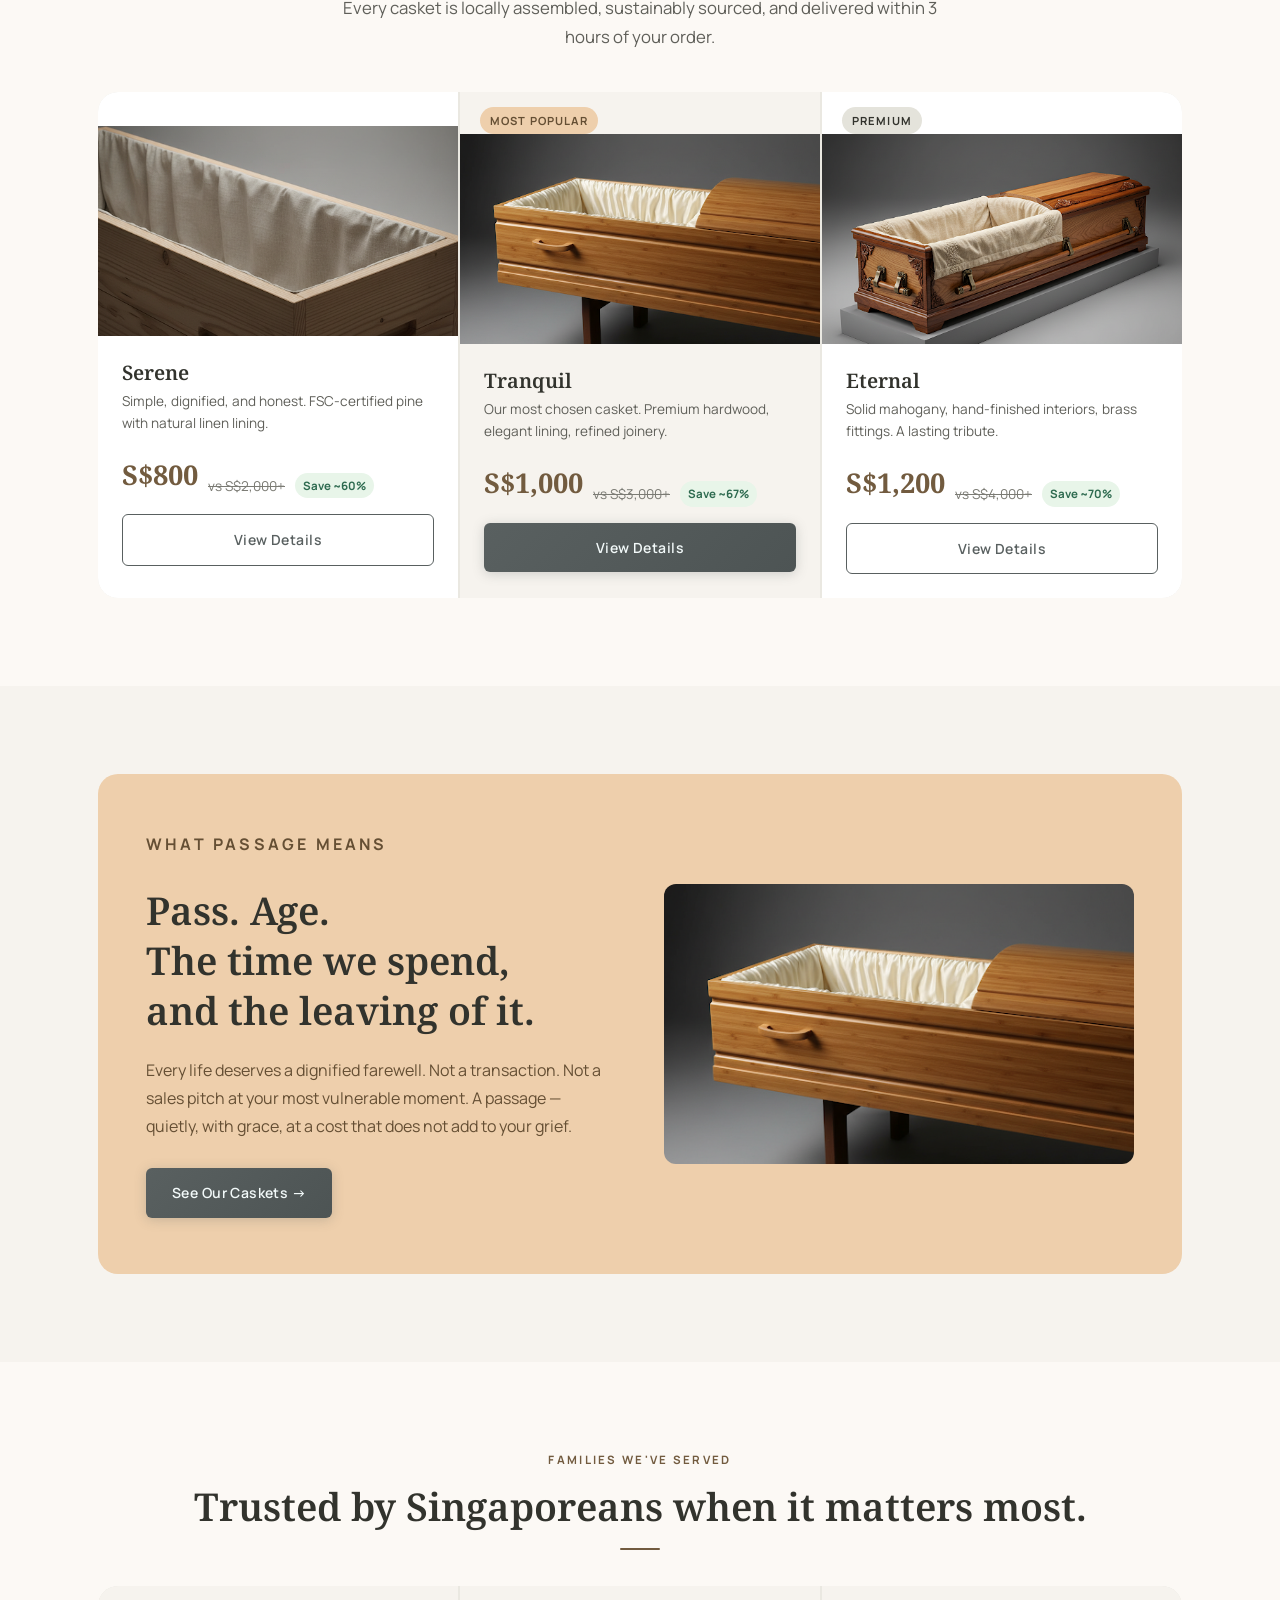
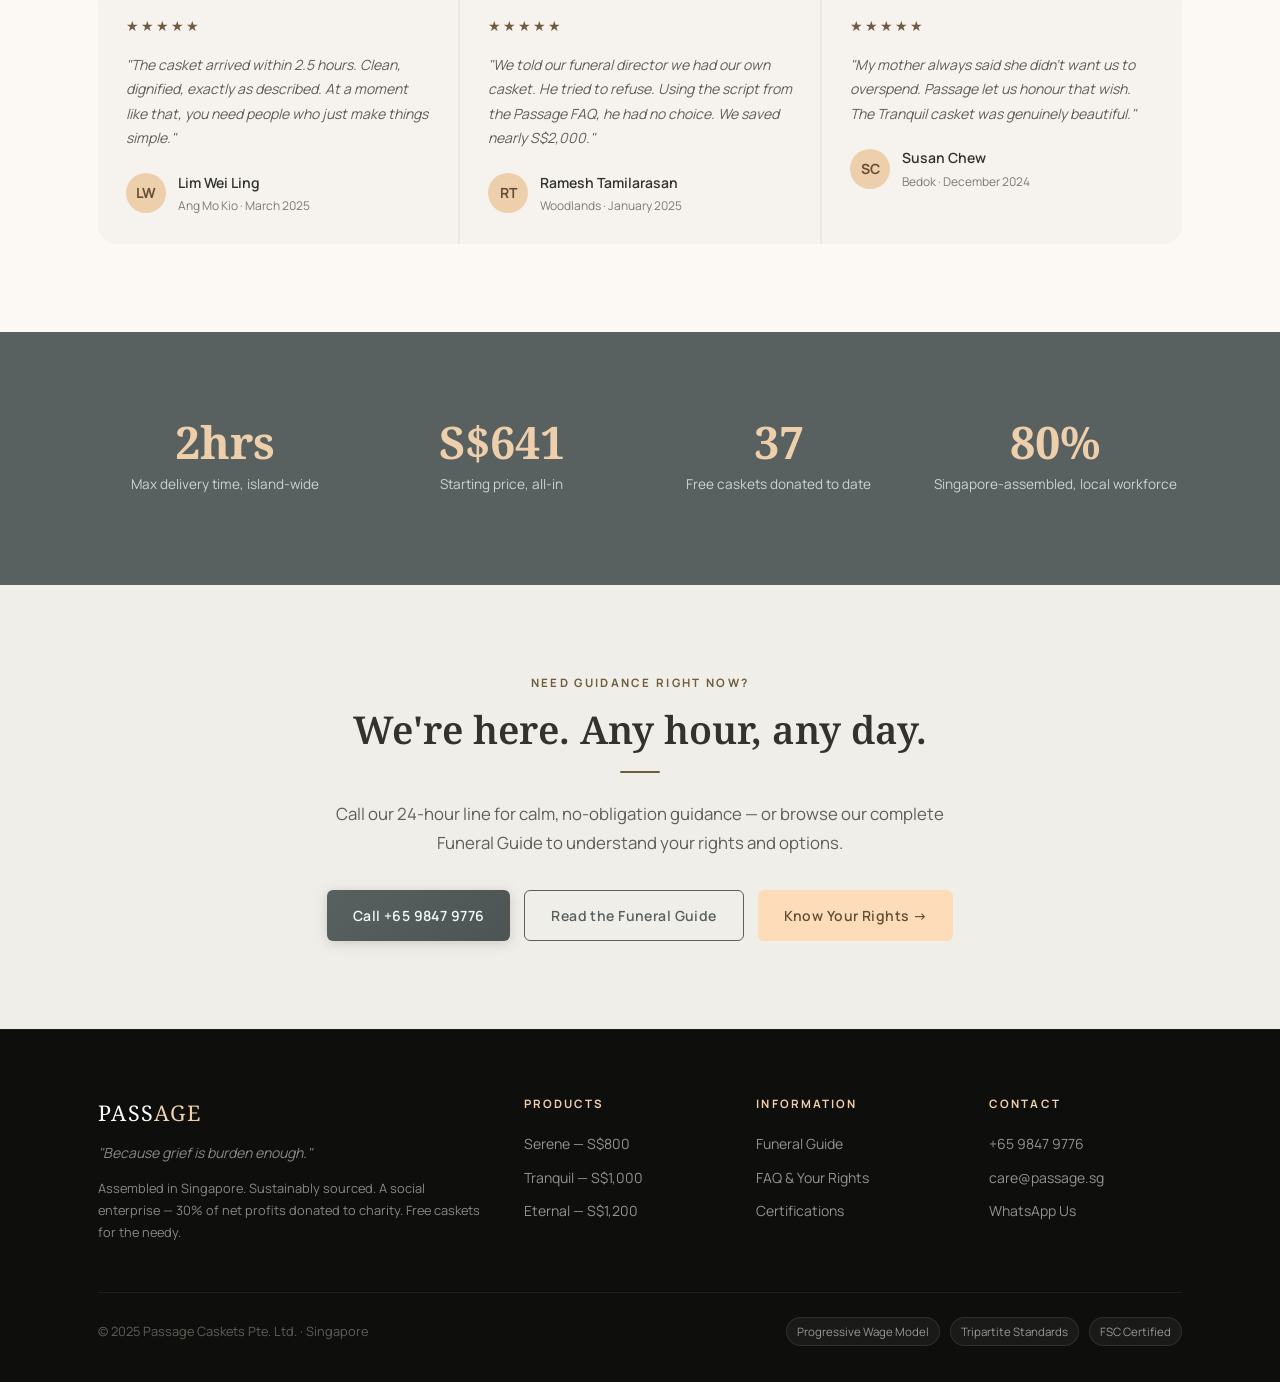
==== commit 305bcdde: "Add WhatsApp OG thumbnail and social share meta tags - Generate branded 1200×630 og-image.jpg with P" ====
--- a/index.html
+++ b/index.html
@@ -4,6 +4,15 @@
   <meta charset="UTF-8" />
   <meta name="viewport" content="width=device-width, initial-scale=1.0" />
   <title>Passage — Because Grief Is Burden Enough</title>
+  <meta property="og:type" content="website">
+  <meta property="og:image" content="https://derrick-pixel.github.io/vessel/images/og-image.jpg">
+  <meta property="og:image:width" content="1200">
+  <meta property="og:image:height" content="630">
+  <meta property="og:title" content="PASSAGE — Transparent Caskets for Singapore">
+  <meta property="og:description" content="Because grief is burden enough. Quality caskets from S$800. Island-wide delivery in 3 hours. No hidden fees. 30% to charity.">
+  <meta property="og:url" content="https://derrick-pixel.github.io/vessel/">
+  <meta name="twitter:card" content="summary_large_image">
+  <meta name="twitter:image" content="https://derrick-pixel.github.io/vessel/images/og-image.jpg">
   <meta name="description" content="Transparent, dignified caskets delivered across Singapore within 3 hours. No hidden fees. No emotional exploitation. From S$800." />
   <link rel="stylesheet" href="styles.css" />
   <style>
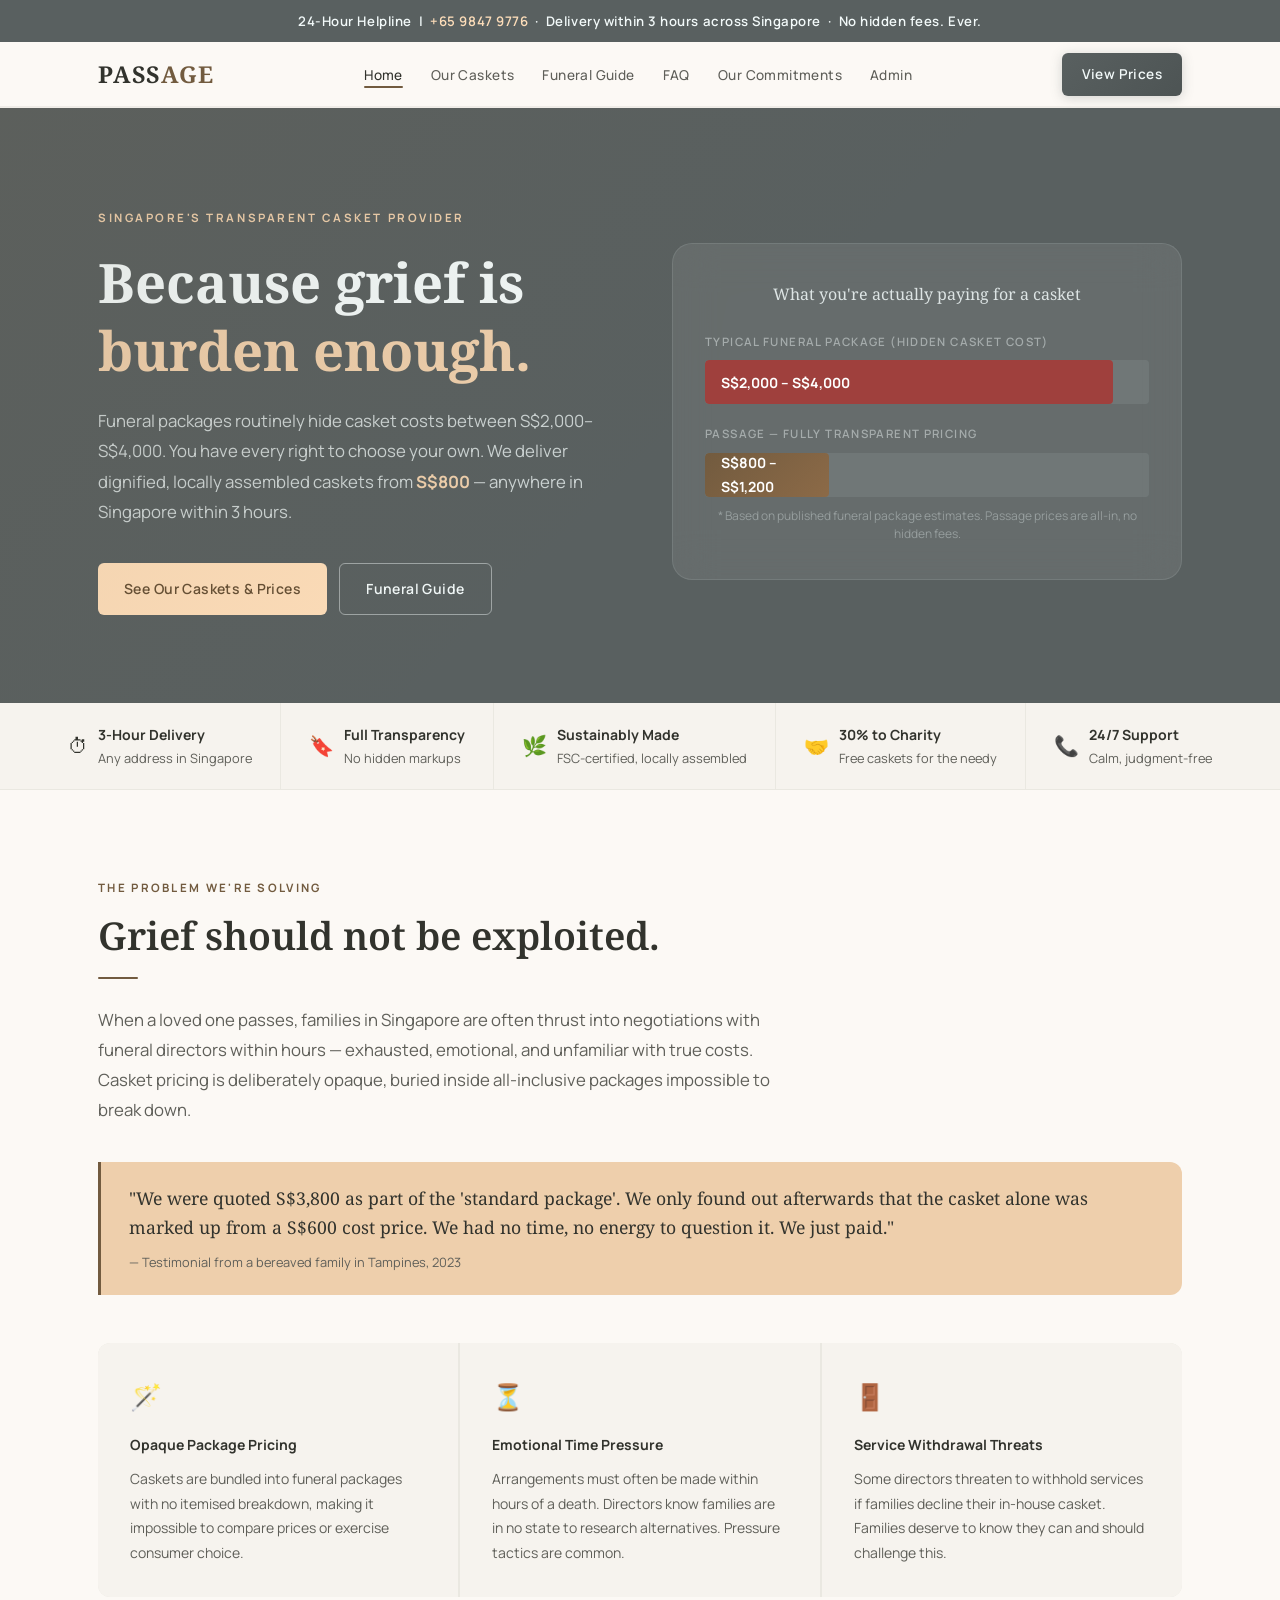
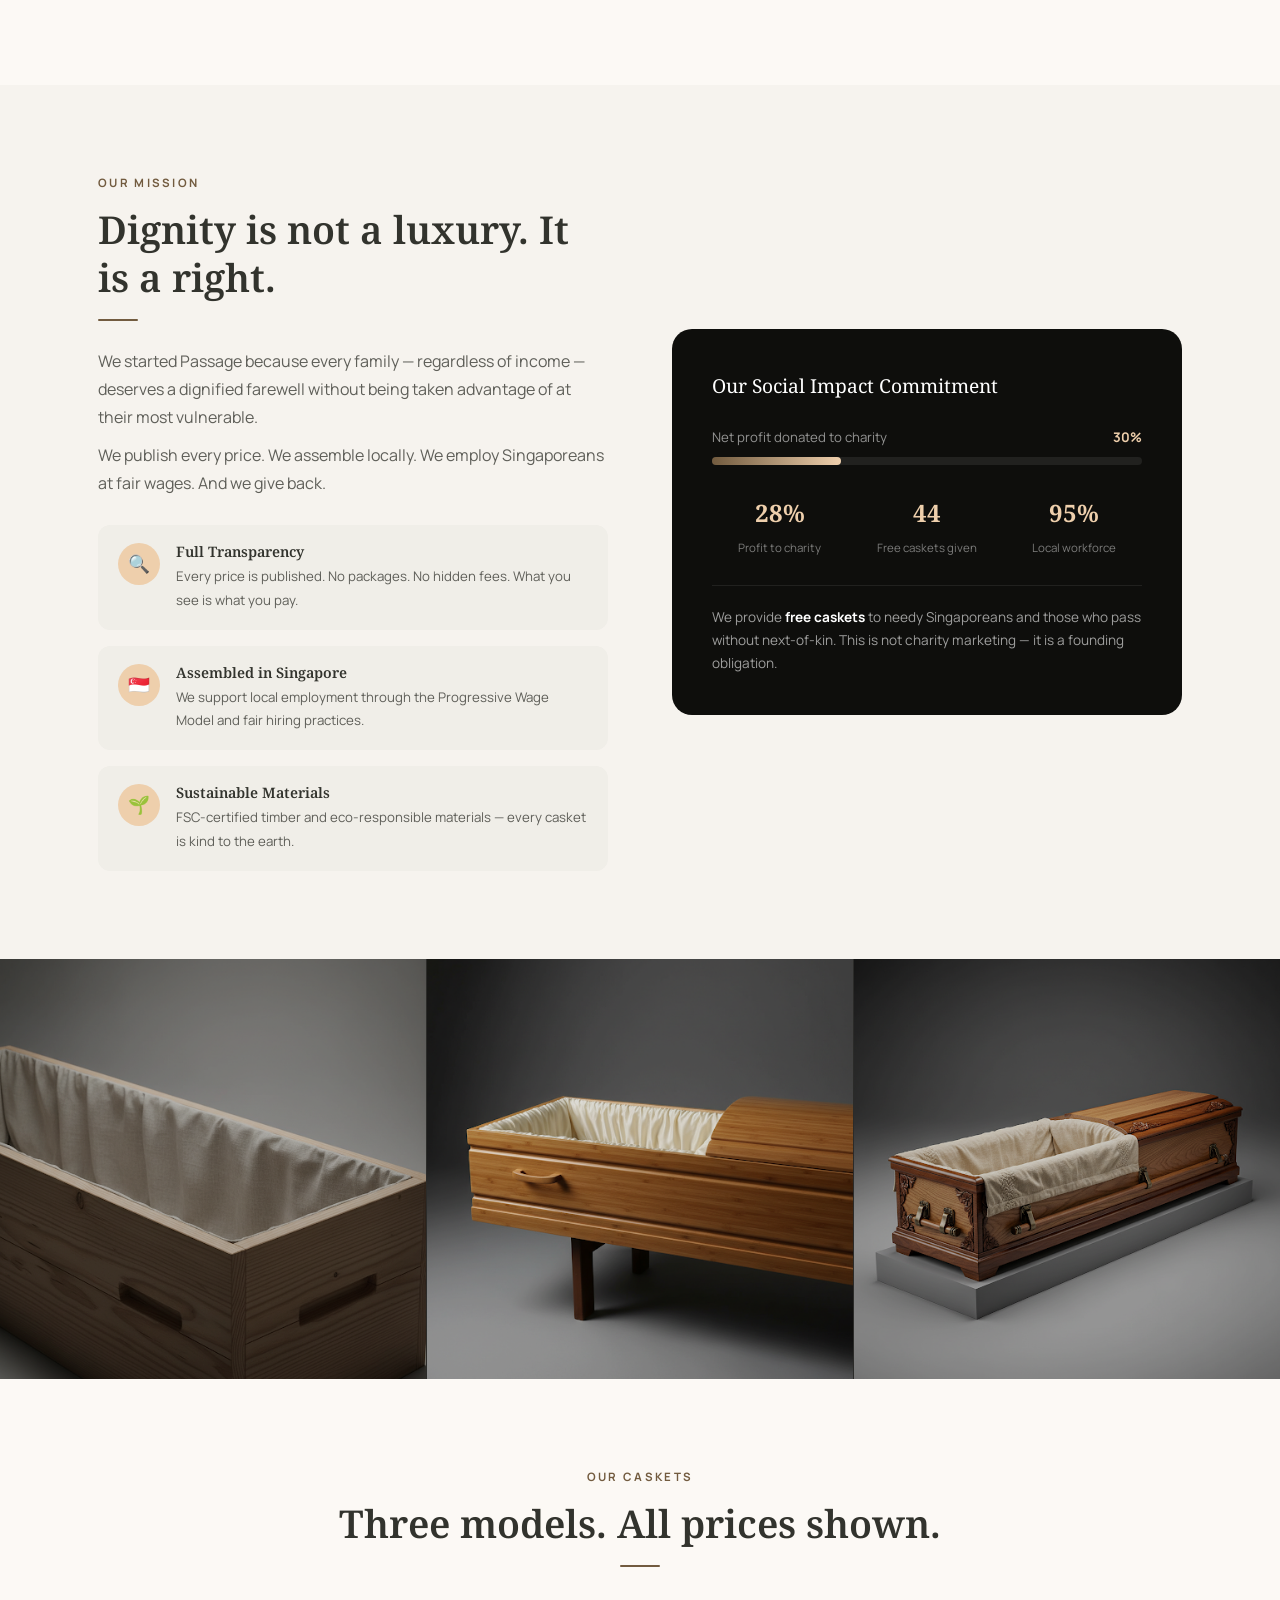
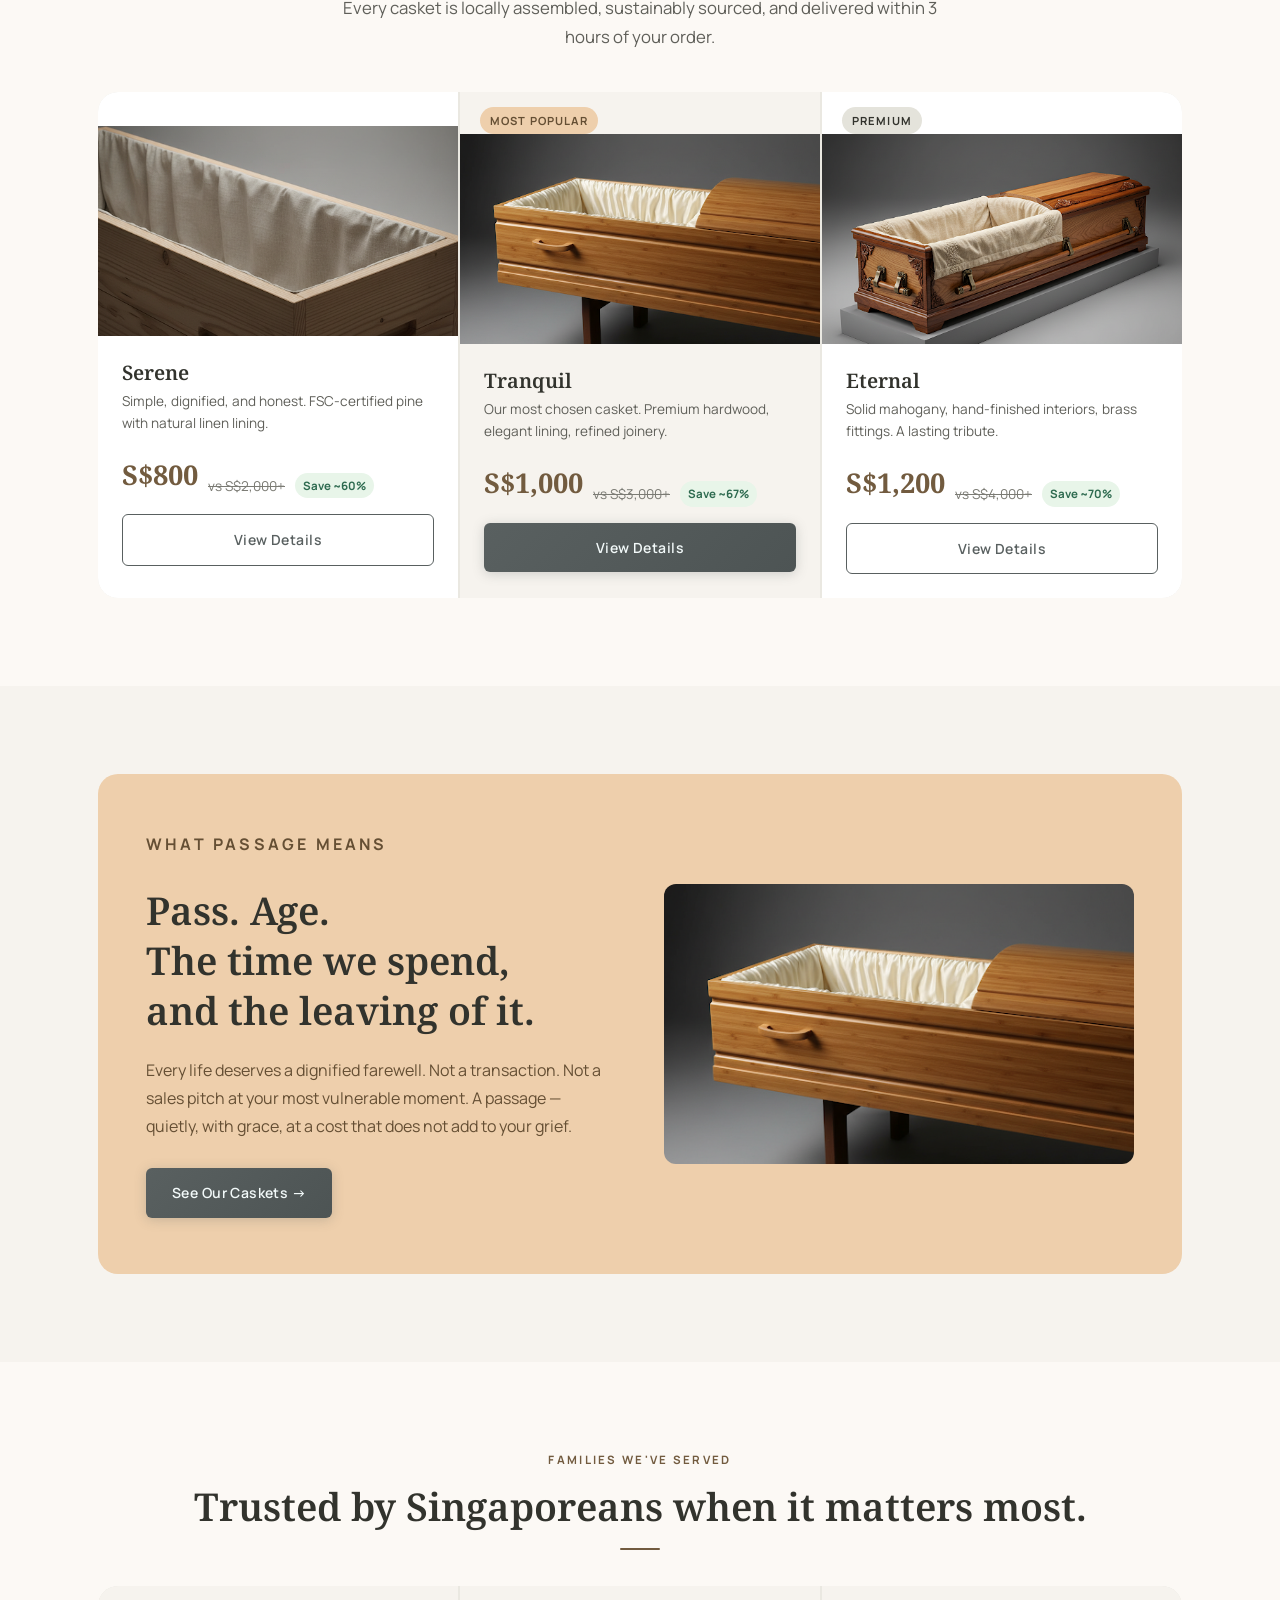
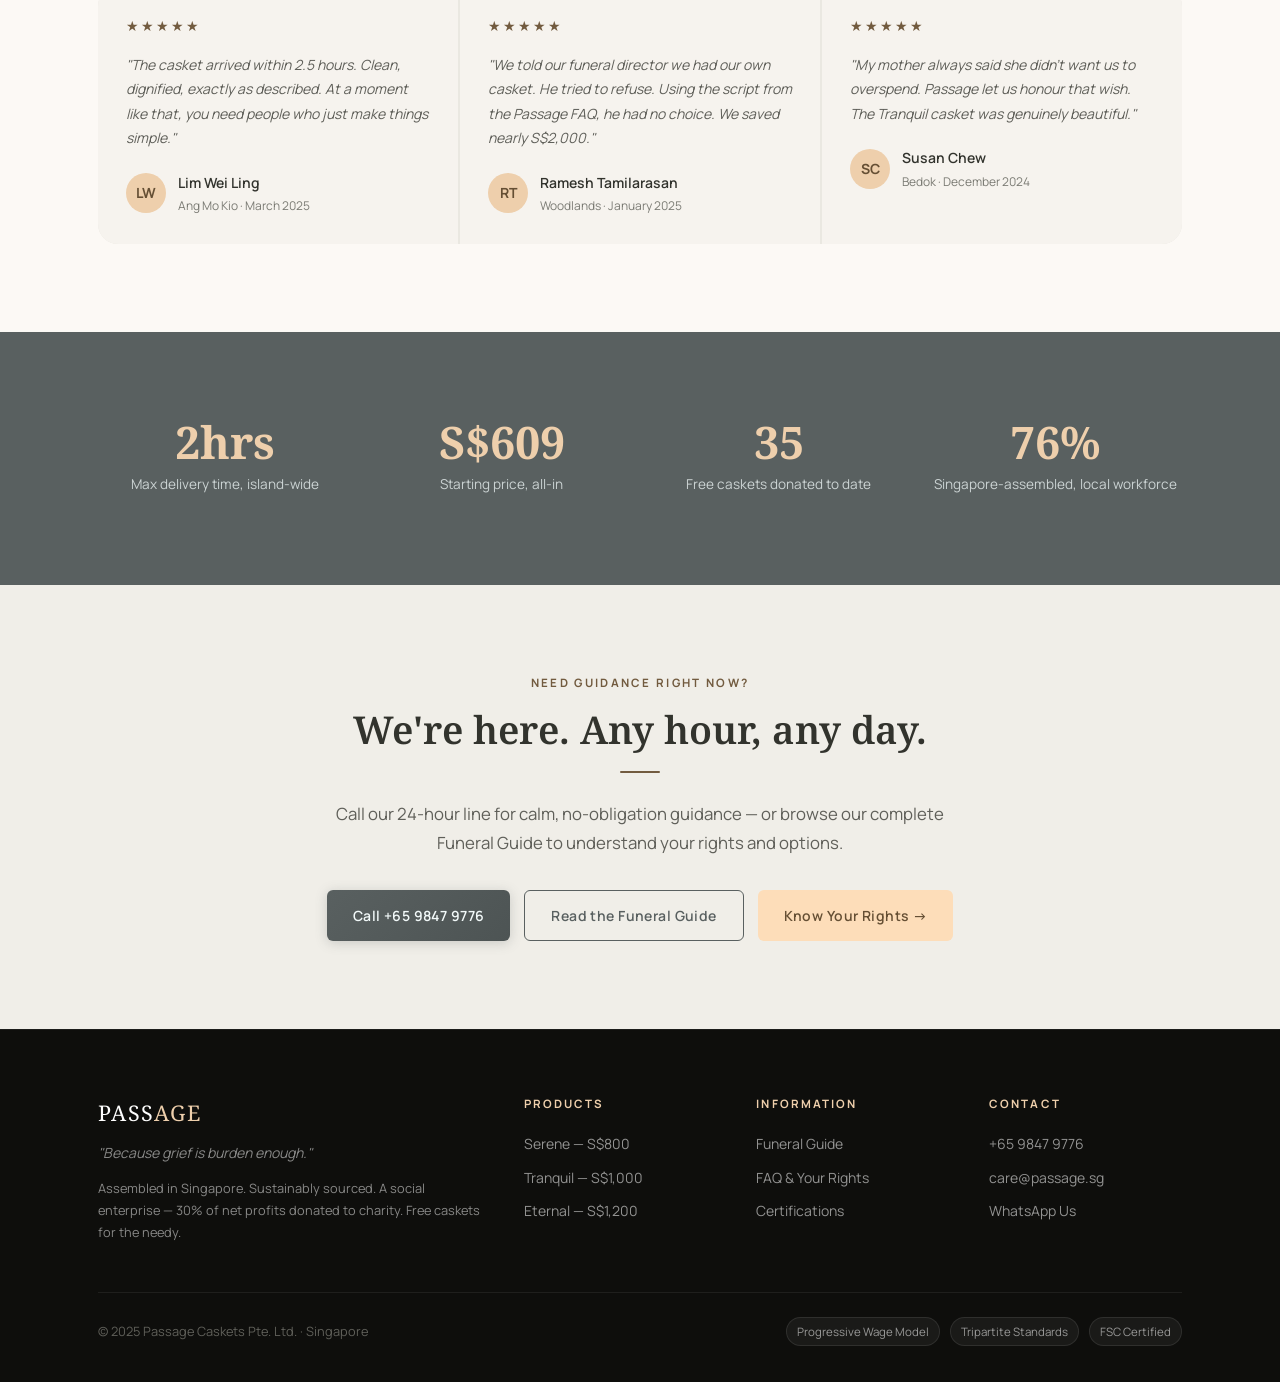
==== commit 790bf579: "Update GitHub Pages URLs from /vessel/ to /Passage/ Co-Authored-By: Claude Sonnet 4.6 <noreply@anthr" ====
--- a/index.html
+++ b/index.html
@@ -5,14 +5,14 @@
   <meta name="viewport" content="width=device-width, initial-scale=1.0" />
   <title>Passage — Because Grief Is Burden Enough</title>
   <meta property="og:type" content="website">
-  <meta property="og:image" content="https://derrick-pixel.github.io/vessel/images/og-image.jpg">
+  <meta property="og:image" content="https://derrick-pixel.github.io/Passage/images/og-image.jpg">
   <meta property="og:image:width" content="1200">
   <meta property="og:image:height" content="630">
   <meta property="og:title" content="PASSAGE — Transparent Caskets for Singapore">
   <meta property="og:description" content="Because grief is burden enough. Quality caskets from S$800. Island-wide delivery in 3 hours. No hidden fees. 30% to charity.">
-  <meta property="og:url" content="https://derrick-pixel.github.io/vessel/">
+  <meta property="og:url" content="https://derrick-pixel.github.io/Passage/">
   <meta name="twitter:card" content="summary_large_image">
-  <meta name="twitter:image" content="https://derrick-pixel.github.io/vessel/images/og-image.jpg">
+  <meta name="twitter:image" content="https://derrick-pixel.github.io/Passage/images/og-image.jpg">
   <meta name="description" content="Transparent, dignified caskets delivered across Singapore within 3 hours. No hidden fees. No emotional exploitation. From S$800." />
   <link rel="stylesheet" href="styles.css" />
   <style>
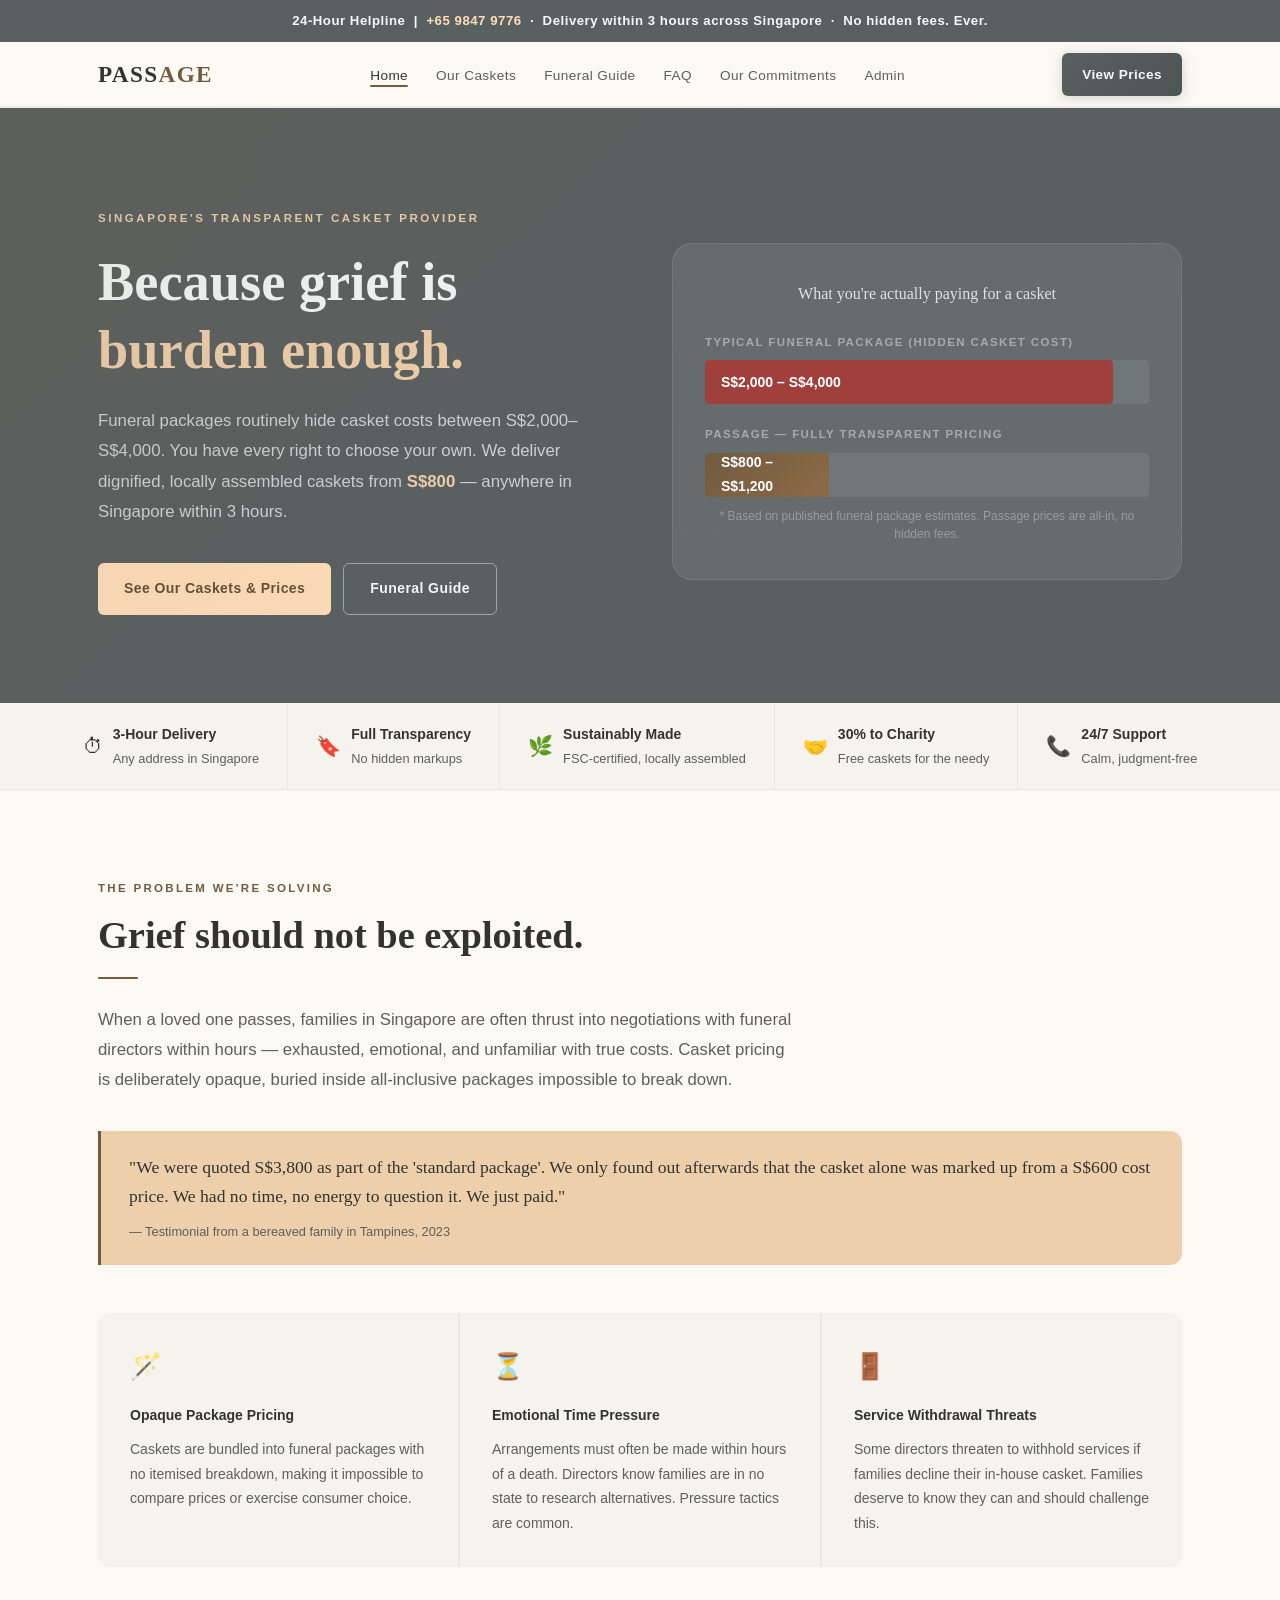
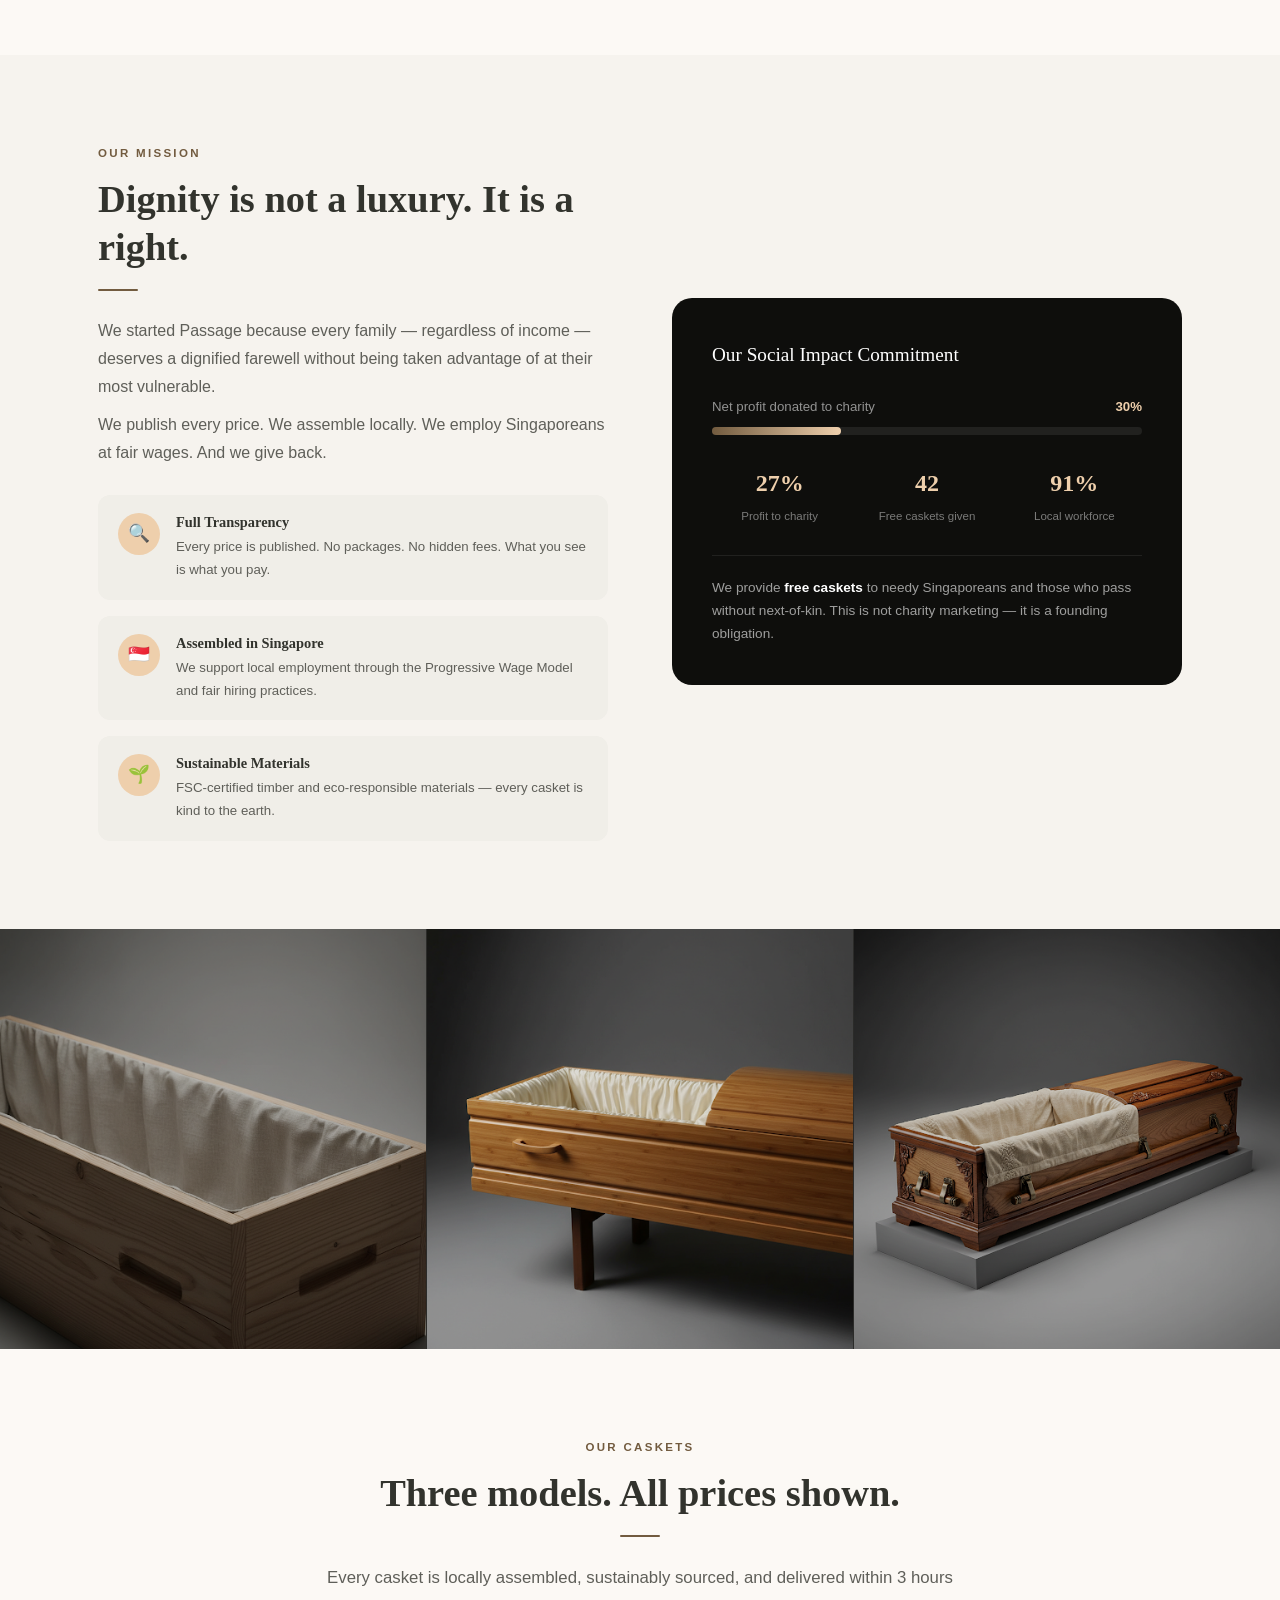
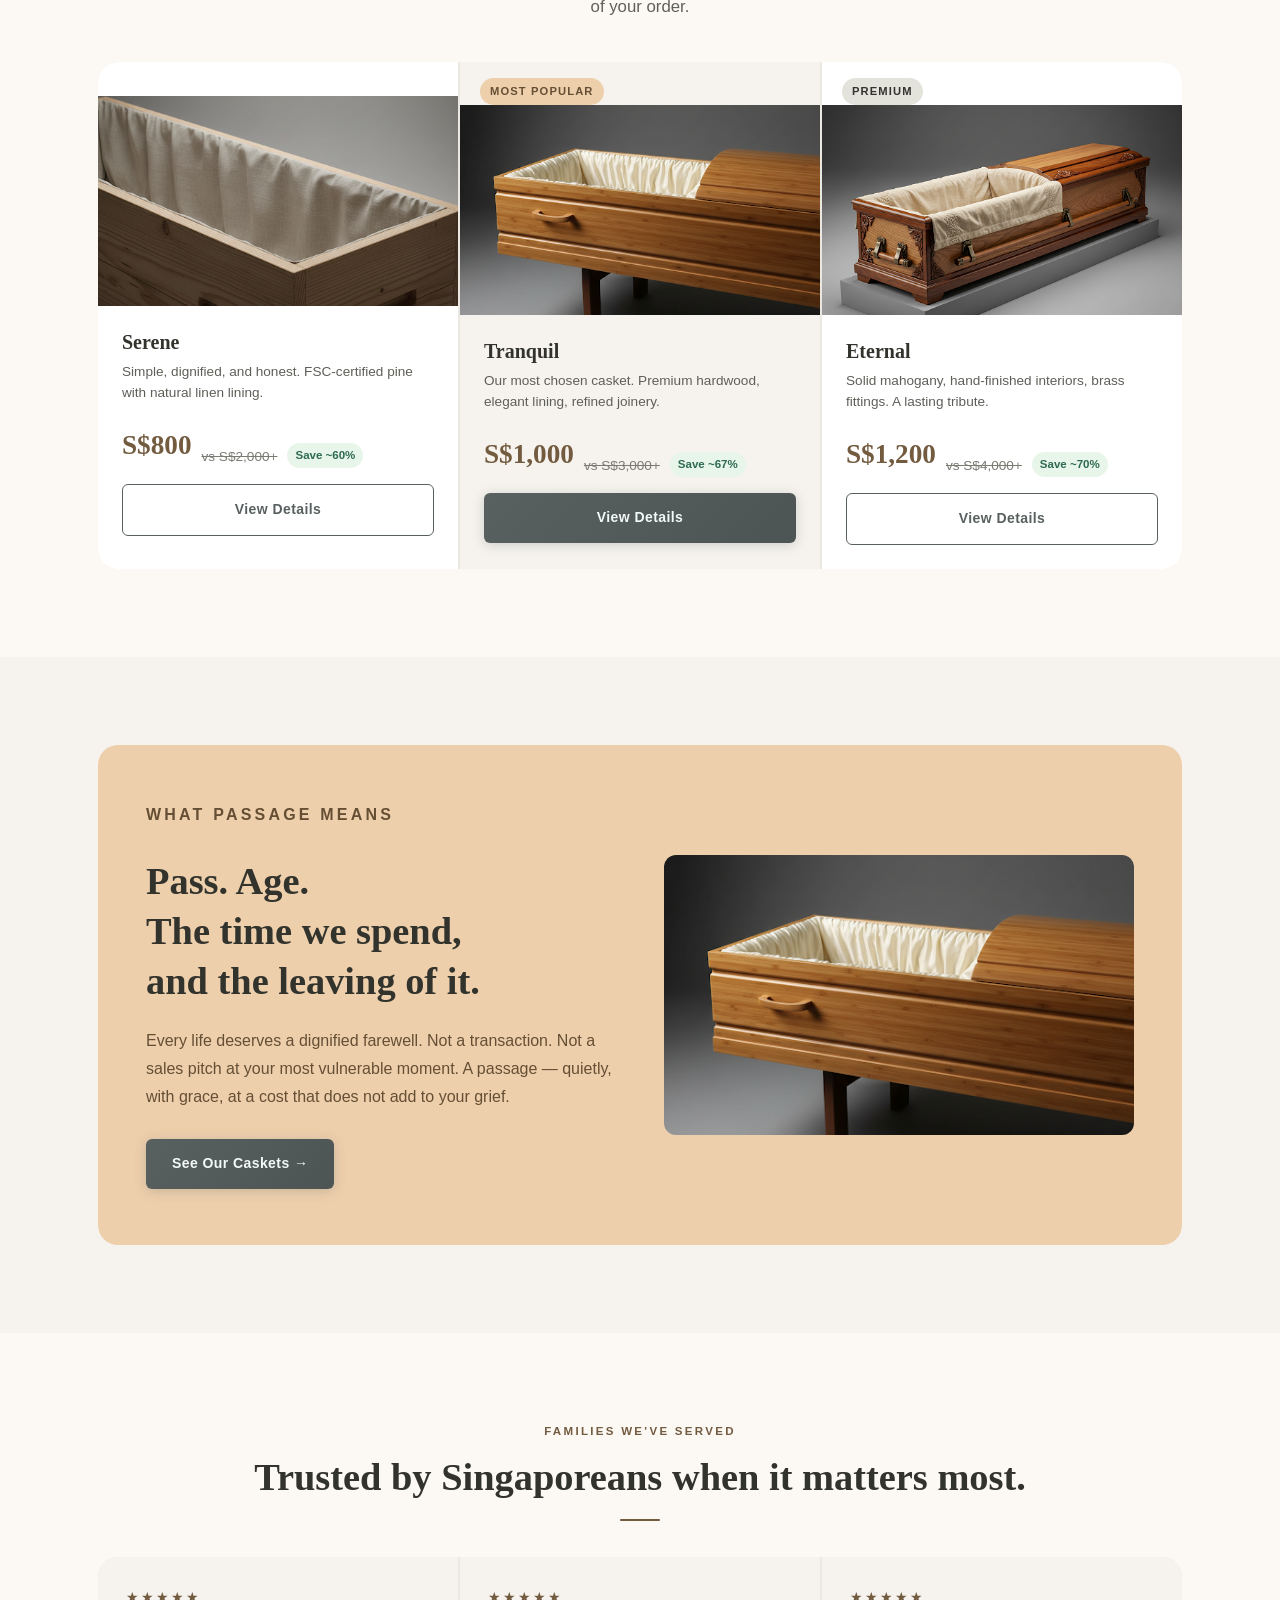
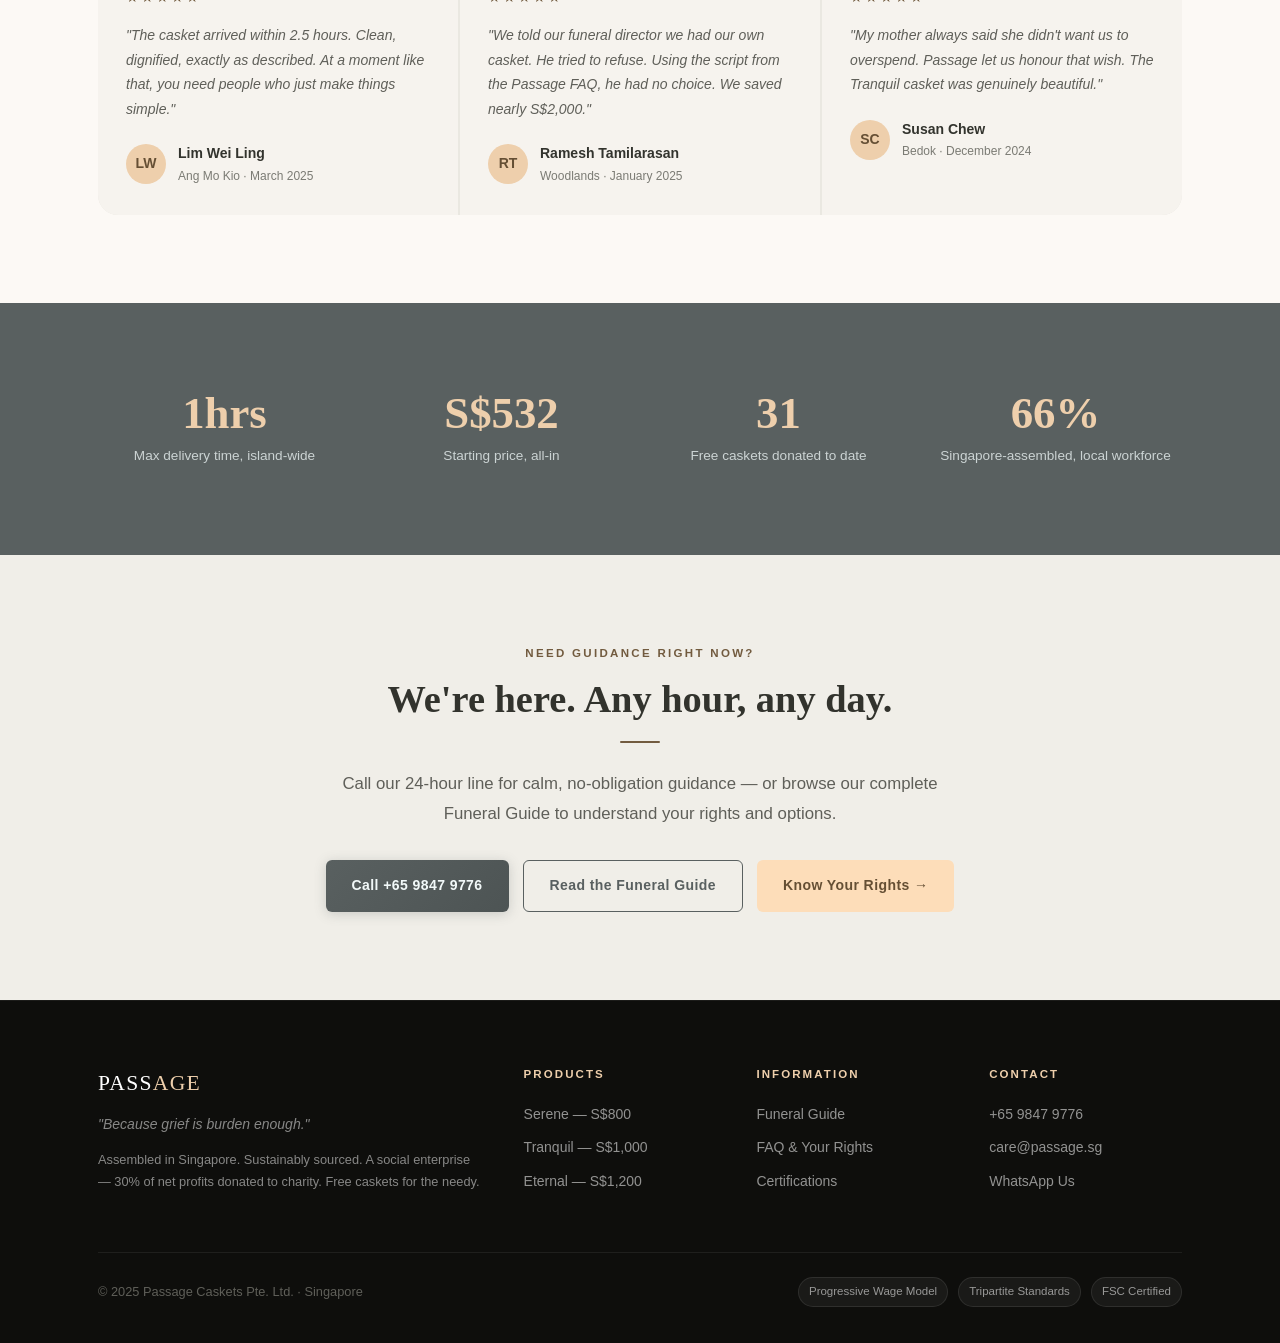
==== commit f463530a: "Security: hash admin creds, fix XSS in orders, add CSP, create .gitignore - admin.html: SHA-256 hash" ====
--- a/index.html
+++ b/index.html
@@ -3,6 +3,9 @@
 <head>
   <meta charset="UTF-8" />
   <meta name="viewport" content="width=device-width, initial-scale=1.0" />
+  <meta http-equiv="Content-Security-Policy" content="default-src 'self'; style-src 'self' 'unsafe-inline'; font-src 'self' data:; script-src 'self' 'unsafe-inline'; img-src 'self' data: https:; connect-src 'self'; frame-ancestors 'none'; base-uri 'self'; form-action 'self'" />
+  <meta http-equiv="X-Content-Type-Options" content="nosniff" />
+  <meta name="referrer" content="strict-origin-when-cross-origin" />
   <title>Passage — Because Grief Is Burden Enough</title>
   <meta property="og:type" content="website">
   <meta property="og:image" content="https://derrick-pixel.github.io/Passage/images/og-image.jpg">
